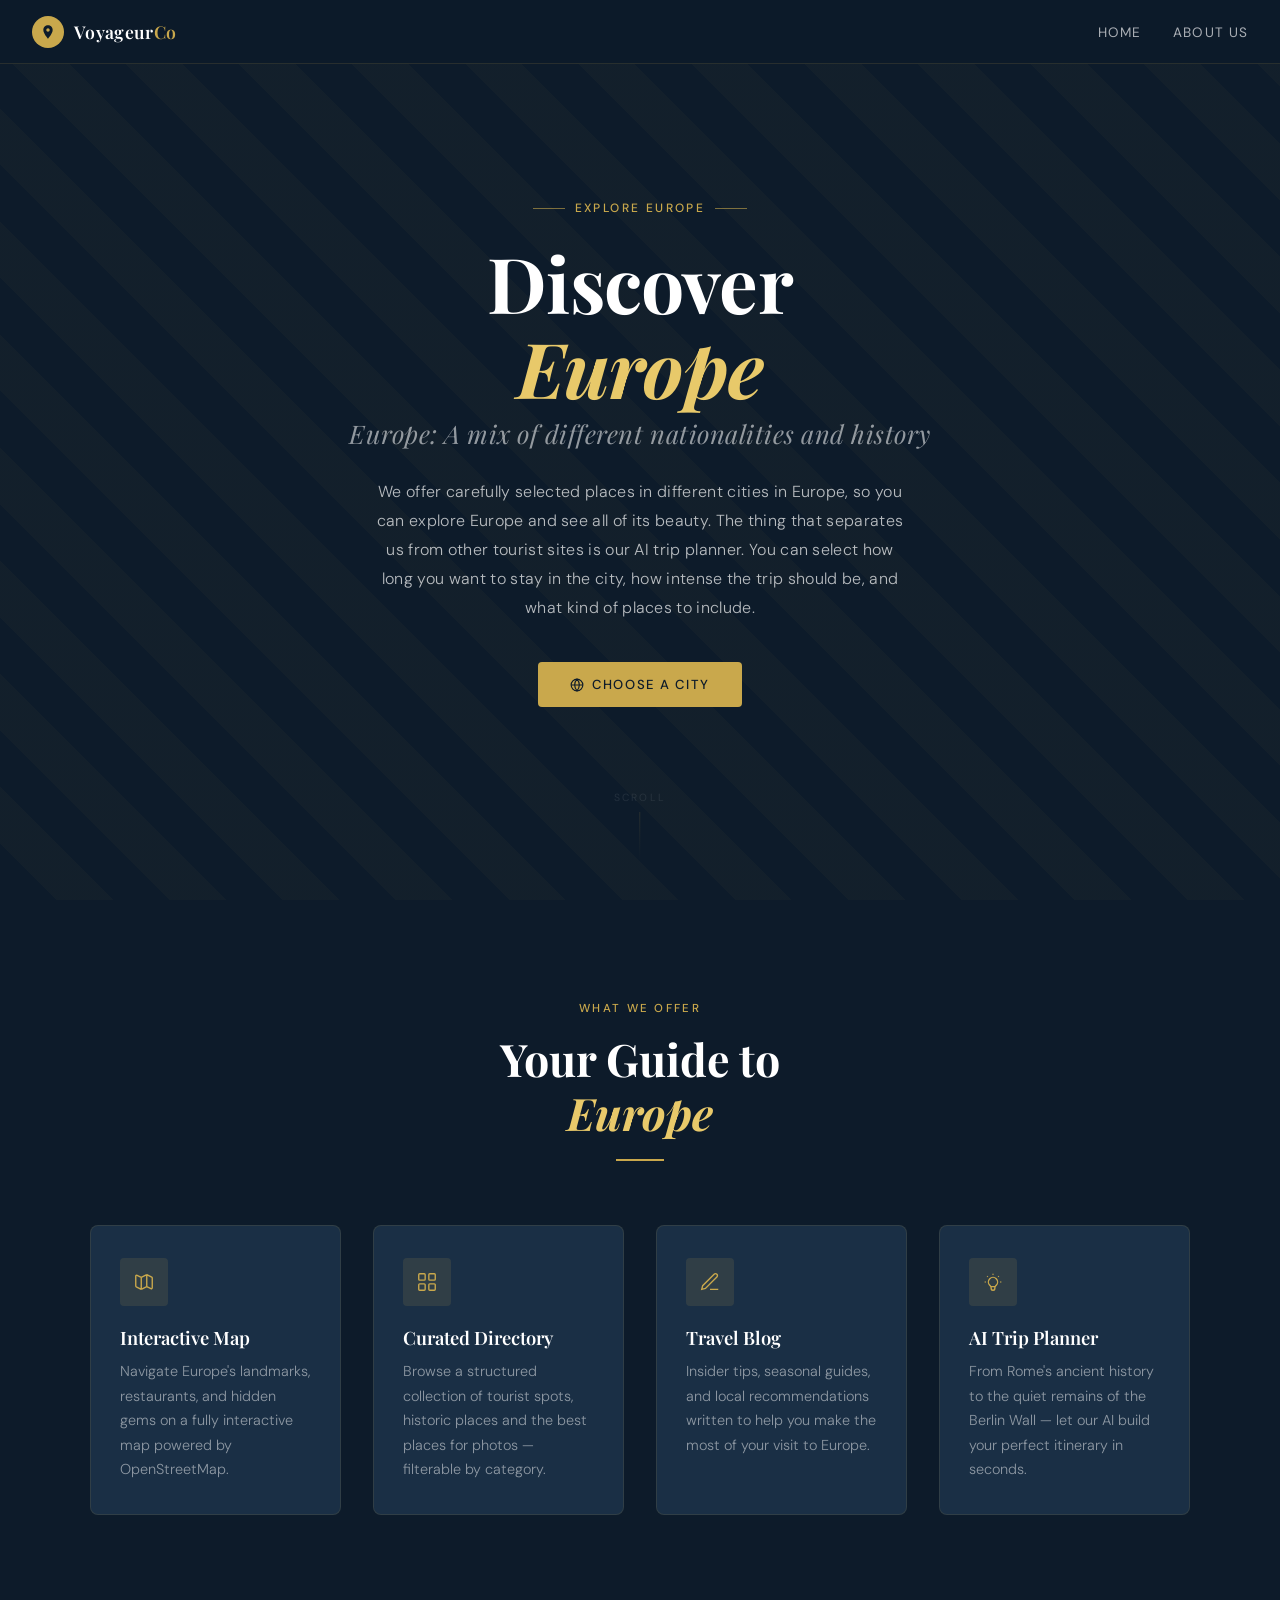
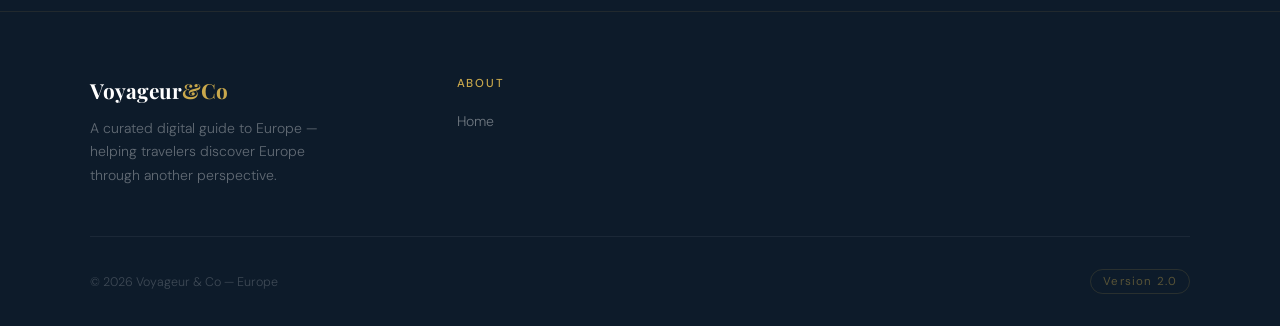
==== index.html @ 9f2cef48 "Update index.html" ====
<!DOCTYPE html>
<html lang="en">
<head>
<meta charset="UTF-8">
<meta name="viewport" content="width=device-width, initial-scale=1.0">
<title>Voyageur & Co — Discover Europe</title>
<link rel="icon" href="favicon.ico" type="image/x-icon">
<link rel="preconnect" href="https://fonts.googleapis.com">
<link href="https://fonts.googleapis.com/css2?family=Playfair+Display:ital,wght@0,400;0,600;0,700;1,400;1,600&family=DM+Sans:wght@300;400;500&display=swap" rel="stylesheet">
<link rel="stylesheet" href="style.css">
</head>
<body>

<!-- ── NAV ── -->
<nav id="main-nav">
  <div class="nav-brand" onclick="window.location.href='index.html'">
    <div class="nav-brand-icon">
      <svg viewBox="0 0 24 24" xmlns="http://www.w3.org/2000/svg">
        <path d="M12 2C8.13 2 5 5.13 5 9c0 5.25 7 13 7 13s7-7.75 7-13c0-3.87-3.13-7-7-7zm0 9.5c-1.38 0-2.5-1.12-2.5-2.5s1.12-2.5 2.5-2.5 2.5 1.12 2.5 2.5-1.12 2.5-2.5 2.5z"/>
      </svg>
    </div>
    <span class="nav-brand-text">Voyageur<span>Co</span></span>
  </div>

  <ul class="nav-links">
    <li><a href="index.html">Home</a></li>
    <li><a href="about">About Us</a></li>
    
<!--  <button class="hamburger-btn" onclick="toggleCityMenu()">
    ☰
  </button>
       <div id="city-menu" class="city-menu">
    <div onclick="switchCity('berlin')">Berlin</div>
    <div onclick="switchCity('paris')">Paris</div>
    <div onclick="switchCity('rome')">Rome</div>
    <div onclick="switchCity('london')">London</div>
    <div onclick="switchCity('barcelona')">Barcelona</div>
  </div>
    <div class="city-menu">
  <a href="cities/berlin.html">Berlin</a>
  <a href="cities/paris.html">Paris</a>
  <a href="cities/rome.html">Rome</a>
  <a href="cities/london.html">London</a>
  <a href="cities/barcelona.html">Barcelona</a>
</div>-->
  </ul>
</nav>

<!-- ══════════════════════════════════════════════════ HOME ══ -->
<div id="page-home" class="page active">

  <!-- HERO -->
  <section class="hero">
    <div class="hero-bg"></div>
    <div class="hero-pattern"></div>
    <div class="hero-content">
      <div class="hero-eyebrow">Explore Europe</div>
      <h1 class="hero-title">Discover<br><em>Europe</em></h1>
      <p class="hero-subtitle">Europe: A mix of different nationalities and history</p>
      <p class="hero-description">We offer carefully selected places in different cities in Europe, so you can explore Europe and see all of its beauty. The thing that separates us from other tourist sites is our AI trip planner. You can select how long you want to stay in the city, how intense the trip should be, and what kind of places to include.</p>
      <div class="btn-group">
        <!-- ✅ Бутон 1 — отваря city menu -->
        <button class="btn-primary" onclick="toggleCityMenu()">
          <svg width="14" height="14" viewBox="0 0 24 24" fill="none" stroke="currentColor" stroke-width="2"><circle cx="12" cy="12" r="10"/><path d="M2 12h20M12 2a15.3 15.3 0 014 10 15.3 15.3 0 01-4 10 15.3 15.3 0 01-4-10 15.3 15.3 0 014-10z"/></svg>
          Choose a City
        </button>
        <!-- 
        <button class="btn-outline" onclick="window.location.href='cities/berlin.html#create'">
          <svg width="14" height="14" viewBox="0 0 24 24" fill="none" stroke="currentColor" stroke-width="2"><path d="M9.663 17h4.673M12 3v1m6.364 1.636l-.707.707M21 12h-1M4 12H3m3.343-5.657l-.707-.707m2.828 9.9a5 5 0 117.072 0l-.548.547A3.374 3.374 0 0014 18.469V19a2 2 0 11-4 0v-.531c0-.895-.356-1.754-.988-2.386l-.548-.547z"/></svg>
          Build My Itinerary
        </button>-->
      </div>
    </div>
    <div class="hero-scroll">
      <span>Scroll</span>
      <div class="hero-scroll-line"></div>
    </div>
  </section>

  <!-- WHAT WE OFFER -->
  <section class="home-features">
    <div class="section-header">
      <span class="section-label">What We Offer</span>
      <h2 class="section-title">Your Guide to<br><em style="font-style:italic; color: var(--gold-light);">Europe</em></h2>
      <div class="section-line"></div>
    </div>
    <div class="features-grid">
      <div class="feature-card">
        <div class="feature-icon">
          <svg viewBox="0 0 24 24"><path d="M9 20l-5.447-2.724A1 1 0 013 16.382V5.618a1 1 0 011.447-.894L9 7m0 13l6-3m-6 3V7m6 10l4.553 2.276A1 1 0 0021 18.382V7.618a1 1 0 00-.553-.894L15 4m0 13V4m0 0L9 7"/></svg>
        </div>
        <h3 class="feature-title">Interactive Map</h3>
        <p class="feature-text">Navigate Europe's landmarks, restaurants, and hidden gems on a fully interactive map powered by OpenStreetMap.</p>
      </div>
      <div class="feature-card">
        <div class="feature-icon">
          <svg viewBox="0 0 24 24"><rect x="3" y="3" width="7" height="7" rx="1"/><rect x="14" y="3" width="7" height="7" rx="1"/><rect x="3" y="14" width="7" height="7" rx="1"/><rect x="14" y="14" width="7" height="7" rx="1"/></svg>
        </div>
        <h3 class="feature-title">Curated Directory</h3>
        <p class="feature-text">Browse a structured collection of tourist spots, historic places and the best places for photos — filterable by category.</p>
      </div>
      <div class="feature-card">
        <div class="feature-icon">
          <svg viewBox="0 0 24 24"><path d="M12 20h9M16.5 3.5a2.121 2.121 0 013 3L7 19l-4 1 1-4L16.5 3.5z"/></svg>
        </div>
        <h3 class="feature-title">Travel Blog</h3>
        <p class="feature-text">Insider tips, seasonal guides, and local recommendations written to help you make the most of your visit to Europe.</p>
      </div>
      <div class="feature-card">
        <div class="feature-icon">
          <svg viewBox="0 0 24 24"><path d="M9.663 17h4.673M12 3v1m6.364 1.636l-.707.707M21 12h-1M4 12H3m3.343-5.657l-.707-.707m2.828 9.9a5 5 0 117.072 0l-.548.547A3.374 3.374 0 0014 18.469V19a2 2 0 11-4 0v-.531c0-.895-.356-1.754-.988-2.386l-.548-.547z"/></svg>
        </div>
        <h3 class="feature-title">AI Trip Planner</h3>
        <p class="feature-text">From Rome's ancient history to the quiet remains of the Berlin Wall — let our AI build your perfect itinerary in seconds.</p>
      </div>
    </div>
  </section>

  <!-- FEATURED PLACES 
  <section class="home-highlights">
    <div class="section-header">
      <span class="section-label" style="color: var(--navy);">Featured Places</span>
      <h2 class="section-title section-title-dark">Must-See in Europe</h2>
      <div class="section-line"></div>
    </div>
    <div class="highlights-grid">
  
      <div class="highlight-card" onclick="window.location.href='cities/berlin.html'">
        <div class="highlight-img">
          <div class="highlight-img-inner" style="background-image: url('https://upload.wikimedia.org/wikipedia/commons/thumb/4/4b/Reichstag_building_Berlin_view_from_west_before_sunset.jpg/1280px-Reichstag_building_Berlin_view_from_west_before_sunset.jpg'); background-size: cover; background-position: center;"></div>
          <span class="highlight-cat">🇩🇪 Berlin</span>
        </div>
        <div class="highlight-body">
          <h3 class="highlight-name">The Reichstag</h3>
          <p class="highlight-desc">The seat of the German Parliament. An architectural masterpiece of stone and glass, representing the turbulent evolution of European power and democratic resilience.</p>
        </div>
      </div>

      
      <div class="highlight-card" onclick="window.location.href='cities/london.html'">
        <div class="highlight-img">
          <div class="highlight-img-inner" style="background-image: url('https://upload.wikimedia.org/wikipedia/commons/thumb/9/93/Clock_Tower_-_Palace_of_Westminster%2C_London_-_May_2007.jpg/800px-Clock_Tower_-_Palace_of_Westminster%2C_London_-_May_2007.jpg'); background-size: cover; background-position: center;"></div>
          <span class="highlight-cat">🇬🇧 London</span>
        </div>
        <div class="highlight-body">
          <h3 class="highlight-name">Big Ben</h3>
          <p class="highlight-desc">The Great Bell was cast in 1858 and named after Sir Benjamin Hall, becoming a worldwide symbol of British resilience and precision.</p>
        </div>
      </div>

      
      <div class="highlight-card" onclick="window.location.href='cities/paris.html'">
        <div class="highlight-img">
          <div class="highlight-img-inner" style="background-image: url('https://upload.wikimedia.org/wikipedia/commons/thumb/6/6e/Paris_-_Musee_du_Louvre_-_Facade_ouest.jpg/1280px-Paris_-_Musee_du_Louvre_-_Facade_ouest.jpg'); background-size: cover; background-position: center;"></div>
          <span class="highlight-cat">🇫🇷 Paris</span>
        </div>
        <div class="highlight-body">
          <h3 class="highlight-name">The Louvre</h3>
          <p class="highlight-desc">Originally built as a fortress in the 12th century, the Louvre evolved into the world's largest and most visited art museum during the French Revolution.</p>
        </div>
      </div>

    </div>
  </section>-->

</div>
<!-- ══ END PAGE HOME ══ -->
   <!-- ══════════════════════════════════════════════ ABOUT US ══ -->
  <div id="page-about" class="page">
  <div class="page-hero">
    <div class="page-hero-label">Who We Are</div>
    <h1 class="page-hero-title">About <em>Voyageur & Co</em></h1>
    <p class="page-hero-sub">A new generation travel platform powered by AI and curated experiences.</p>
  </div>

  <div class="about-content" style="max-width: 900px; margin: 0 auto; padding: 60px 20px; color: white;">
    
    <h2 style="margin-bottom: 20px;">Our Mission</h2>
    <p style="opacity: 0.8; line-height: 1.7;">
      We build intelligent travel experiences that help people discover cities in a deeper way — not just tourist spots, but stories, history and hidden places.
    </p>

    <h2 style="margin-top: 40px; margin-bottom: 20px;">What Makes Us Different</h2>
    <ul style="opacity: 0.8; line-height: 1.8;">
      <li>AI-powered travel planning</li>
      <li>Multi-city exploration system</li>
      <li>Curated hidden gems instead of generic tourism lists</li>
      <li>Interactive maps and storytelling</li>
    </ul>

    <h2 style="margin-top: 40px; margin-bottom: 20px;">Vision</h2>
    <p style="opacity: 0.8; line-height: 1.7;">
      To become the first AI-native travel platform where every city is experienced uniquely for each user.
    </p>

  </div>
</div>

<!-- ══════════════════════════════════════════════ FOOTER ══ -->
<footer id="site-footer">
  <div class="footer-inner">
    <div>
      <div class="footer-brand-name">Voyageur<span>&amp;Co</span></div>
      <p class="footer-brand-desc">A curated digital guide to Europe — helping travelers discover Europe through another perspective.</p>
    </div>
    <div>
<!--      <div class="footer-col-title">Cities</div>
      <ul class="footer-links">
        <li><a href="cities/berlin.html">🇩🇪 Berlin</a></li>
        <li><a href="cities/paris.html">🇫🇷 Paris</a></li>
        <li><a href="cities/rome.html">🇮🇹 Rome</a></li>
        <li><a href="cities/london.html">🇬🇧 London</a></li>
        <li><a href="cities/barcelona.html">🇪🇸 Barcelona</a></li>
      </ul>
    </div>
    <div>
      <div class="footer-col-title">Explore</div>
      <ul class="footer-links">
        <li><a href="cities/berlin.html#map">Interactive Map</a></li>
        <li><a href="cities/berlin.html#explore">Explore Landmarks</a></li>
        <li><a href="cities/berlin.html#blog">Travel Blog</a></li>
        <li><a href="cities/berlin.html#create">Create My Trip</a></li>
      </ul>
    </div>
    <div>-->
      <div class="footer-col-title">About</div>
      <ul class="footer-links">
        <li><a href="index.html">Home</a></li>
      </ul>
    </div>
  </div>
  <div class="footer-bottom">
    <span class="footer-copy">&copy; 2026 Voyageur &amp; Co — Europe</span>
    <span class="footer-badge">Version 2.0</span>
  </div>
</footer>

<script>
  // ✅ Toggle city menu
  function toggleCityMenu() {
    const menu = document.getElementById('city-menu');
    menu.classList.toggle('open');
  }

  // ✅ Затваря менюто при клик извън него
  document.addEventListener('click', (e) => {
    const hamburger = document.querySelector('.city-hamburger');
    if (hamburger && !hamburger.contains(e.target)) {
      document.getElementById('city-menu').classList.remove('open');
    }
  });
</script>

</body>
</html>
---- style.css ----
*, *::before, *::after { box-sizing: border-box; margin: 0; padding: 0; }

  :root {
    --navy: #0d1b2a;
    --navy-mid: #1a2f45;
    --navy-light: #243d57;
    --gold: #c9a84c;
    --gold-light: #e8c96a;
    --gold-pale: #f5e9c8;
    --cream: #faf7f0;
    --white: #ffffff;
    --text-dark: #0d1b2a;
    --text-mid: #4a5e72;
    --text-light: #8a9bac;
    --border: rgba(201,168,76,0.2);
    --border-light: rgba(13,27,42,0.1);
    --serif: 'Playfair Display', Georgia, serif;
    --sans: 'DM Sans', system-ui, sans-serif;
    --radius: 4px;
    --radius-lg: 8px;
    --transition: 0.3s cubic-bezier(0.4, 0, 0.2, 1);
  }

  html { scroll-behavior: smooth; }

  body {
    font-family: var(--sans);
    background: var(--cream);
    color: var(--text-dark);
    min-height: 100vh;
    overflow-x: hidden;
  }

  /* ── NAV ── */
  nav {
    position: fixed; top: 0; left: 0; right: 0;
    z-index: 1000;
    background: rgba(13, 27, 42, 0.96);
    backdrop-filter: blur(12px);
    border-bottom: 1px solid rgba(201,168,76,0.15);
    padding: 0 2rem;
    display: flex; align-items: center; justify-content: space-between;
    height: 64px;
    transition: var(--transition);
  }

  .nav-brand {
    display: flex; align-items: center; gap: 10px;
    text-decoration: none; cursor: pointer;
  }

  .nav-brand-icon {
    width: 32px; height: 32px;
    background: var(--gold);
    border-radius: 50%;
    display: flex; align-items: center; justify-content: center;
  }

  .nav-brand-icon svg { width: 16px; height: 16px; fill: var(--navy); }

  .nav-brand-text {
    font-family: var(--serif);
    font-size: 1.1rem;
    font-weight: 600;
    color: var(--white);
    letter-spacing: 0.02em;
  }

  .nav-brand-text span { color: var(--gold); }

  .nav-links {
    display: flex; align-items: center; gap: 2rem;
    list-style: none;
  }

  .nav-links a {
    font-size: 0.85rem;
    font-weight: 400;
    letter-spacing: 0.08em;
    text-transform: uppercase;
    color: rgba(255,255,255,0.65);
    text-decoration: none;
    cursor: pointer;
    transition: color 0.2s;
    padding: 4px 0;
    position: relative;
  }

  .nav-links a::after {
    content: '';
    position: absolute; bottom: 0; left: 0; right: 0;
    height: 1px;
    background: var(--gold);
    transform: scaleX(0);
    transition: transform 0.25s ease;
    transform-origin: center;
  }

  .nav-links a:hover, .nav-links a.active { color: var(--gold-light); }
  .nav-links a.active::after, .nav-links a:hover::after { transform: scaleX(1); }

  /* ── PAGES ── */
  .page { display: none; min-height: 100vh; }
  .page.active { display: block; }

  /* ── HOME PAGE ── */
  .hero {
    position: relative;
    height: 100vh;
    min-height: 600px;
    display: flex;
    align-items: center;
    justify-content: center;
    overflow: hidden;
    background: var(--navy);
  }

  .hero-bg {
    position: absolute;
    inset: 0;
    z-index: 1;
    background:
      linear-gradient(160deg, rgba(13,27,42,0.85) 0%, rgba(13,27,42,0.6) 50%, rgba(13,27,42,0.9) 100%),
      url('https://images.unsplash.com/photo-1603211458308-1b1c0c6a0f5b?auto=format&fit=crop&w=1280&q=80') center/cover no-repeat;
    background-size: cover;
    background-position: center;
  }

  .hero-pattern {
    position: absolute;
    inset: 0;
    z-index: 2;
    background-image: repeating-linear-gradient(
      45deg, transparent, transparent 40px,
      rgba(201,168,76,0.03) 40px, rgba(201,168,76,0.03) 80px
    );
    pointer-events: none;
  }

  .hero-content {
    position: relative;
    z-index: 3;
    text-align: center;
    padding: 2rem;
    max-width: 800px;
    animation: heroFade 1.2s ease forwards;
  }

  @keyframes heroFade {
    from { opacity: 0; transform: translateY(28px); }
    to { opacity: 1; transform: translateY(0); }
  }

  .hero-eyebrow {
    display: inline-flex; align-items: center; gap: 10px;
    font-size: 0.75rem;
    font-weight: 500;
    letter-spacing: 0.2em;
    text-transform: uppercase;
    color: var(--gold);
    margin-bottom: 1.5rem;
  }

  .hero-eyebrow::before, .hero-eyebrow::after {
    content: '';
    display: inline-block;
    width: 32px; height: 1px;
    background: var(--gold);
    opacity: 0.6;
  }

  .hero-title {
    font-family: var(--serif);
    font-size: clamp(2.8rem, 6vw, 5.5rem);
    font-weight: 700;
    line-height: 1.1;
    color: var(--white);
    margin-bottom: 0.4rem;
    letter-spacing: -0.01em;
  }

  .hero-title em { font-style: italic; color: var(--gold-light); }

  .hero-subtitle {
    font-family: var(--serif);
    font-size: clamp(1.1rem, 2.5vw, 1.6rem);
    font-weight: 400;
    font-style: italic;
    color: rgba(255,255,255,0.55);
    margin-bottom: 1.8rem;
    letter-spacing: 0.02em;
  }

  .hero-description {
    font-size: 1rem;
    font-weight: 300;
    line-height: 1.8;
    color: rgba(255,255,255,0.7);
    max-width: 540px;
    margin: 0 auto 2.5rem;
    letter-spacing: 0.02em;
  }

  .btn-group { display: flex; gap: 1rem; justify-content: center; flex-wrap: wrap; }

  .btn-primary {
    display: inline-flex; align-items: center; gap: 8px;
    background: var(--gold);
    color: var(--navy);
    font-family: var(--sans);
    font-size: 0.82rem;
    font-weight: 500;
    letter-spacing: 0.12em;
    text-transform: uppercase;
    text-decoration: none;
    padding: 14px 32px;
    border: none; border-radius: var(--radius);
    cursor: pointer;
    transition: background 0.25s, transform 0.2s;
  }

  .btn-primary:hover { background: var(--gold-light); transform: translateY(-1px); }

  .btn-outline {
    display: inline-flex; align-items: center; gap: 8px;
    background: transparent;
    color: var(--white);
    font-family: var(--sans);
    font-size: 0.82rem;
    font-weight: 400;
    letter-spacing: 0.12em;
    text-transform: uppercase;
    text-decoration: none;
    padding: 14px 32px;
    border: 1px solid rgba(255,255,255,0.3);
    border-radius: var(--radius);
    cursor: pointer;
    transition: border-color 0.2s, background 0.2s, transform 0.2s;
  }

  .btn-outline:hover {
    border-color: var(--gold);
    color: var(--gold-light);
    background: rgba(201,168,76,0.06);
    transform: translateY(-1px);
  }

  .hero-scroll {
    position: absolute; bottom: 2.5rem; left: 50%;
    transform: translateX(-50%);
    display: flex; flex-direction: column; align-items: center; gap: 8px;
    animation: bounce 2s infinite ease-in-out;
  }

  @keyframes bounce {
    0%, 100% { transform: translateX(-50%) translateY(0); }
    50% { transform: translateX(-50%) translateY(8px); }
  }

  .hero-scroll span {
    font-size: 0.65rem;
    letter-spacing: 0.2em;
    text-transform: uppercase;
    color: rgba(255,255,255,0.35);
  }

  .hero-scroll-line {
    width: 1px; height: 48px;
    background: linear-gradient(to bottom, rgba(201,168,76,0.6), transparent);
  }

  /* ── HOME FEATURES ── */
  .home-features {
    background: var(--navy);
    padding: 6rem 2rem;
  }

  .section-header { text-align: center; margin-bottom: 4rem; }

  .section-label {
    display: inline-block;
    font-size: 0.72rem;
    font-weight: 500;
    letter-spacing: 0.2em;
    text-transform: uppercase;
    color: var(--gold);
    margin-bottom: 1rem;
  }

  .section-title {
    font-family: var(--serif);
    font-size: clamp(1.8rem, 3.5vw, 2.8rem);
    font-weight: 700;
    color: var(--white);
    line-height: 1.2;
  }

  .section-title-dark { color: var(--navy); }

  .section-line {
    width: 48px; height: 2px;
    background: var(--gold);
    margin: 1.2rem auto 0;
  }

  .features-grid {
    display: grid;
    grid-template-columns: repeat(auto-fit, minmax(220px, 1fr));
    gap: 2rem;
    max-width: 1100px;
    margin: 0 auto;
  }

  .feature-card {
    background: var(--navy-mid);
    border: 1px solid rgba(201,168,76,0.12);
    border-radius: var(--radius-lg);
    padding: 2rem 1.8rem;
    transition: border-color 0.25s, transform 0.25s;
    cursor: default;
  }

  .feature-card:hover { border-color: rgba(201,168,76,0.4); transform: translateY(-4px); }

  .feature-icon {
    width: 48px; height: 48px;
    background: rgba(201,168,76,0.12);
    border-radius: var(--radius);
    display: flex; align-items: center; justify-content: center;
    margin-bottom: 1.2rem;
  }

  .feature-icon svg { width: 22px; height: 22px; stroke: var(--gold); fill: none; stroke-width: 1.5; }

  .feature-title {
    font-family: var(--serif);
    font-size: 1.15rem;
    font-weight: 600;
    color: var(--white);
    margin-bottom: 0.6rem;
  }

  .feature-text {
    font-size: 0.9rem;
    font-weight: 300;
    line-height: 1.7;
    color: rgba(255,255,255,0.5);
  }

  /* ── HOME HIGHLIGHTS ── */
  .home-highlights { background: var(--cream); padding: 6rem 2rem; }

  .highlights-grid {
    display: grid;
    grid-template-columns: repeat(auto-fit, minmax(280px, 1fr));
    gap: 1.5rem;
    max-width: 1100px;
    margin: 0 auto;
  }

  .highlight-card {
    background: var(--white);
    border: 1px solid var(--border-light);
    border-radius: var(--radius-lg);
    overflow: hidden;
    transition: box-shadow 0.25s, transform 0.25s;
    cursor: pointer;
  }

  .highlight-card:hover { transform: translateY(-4px); box-shadow: 0 16px 40px rgba(13,27,42,0.12); }

  .highlight-img { height: 180px; background: var(--navy-mid); position: relative; overflow: hidden; }

  .highlight-img-inner {
    position: absolute; inset: 0;
    width: 100%; height: 100%;
    background-size: cover;
    background-position: center;
    background-color: var(--navy-mid);
    transition: transform 0.5s ease;
  }

  .highlight-card:hover .highlight-img-inner { transform: scale(1.05); }

  .highlight-cat {
    position: absolute; top: 12px; left: 12px;
    background: var(--gold);
    color: var(--navy);
    font-size: 0.65rem;
    font-weight: 500;
    letter-spacing: 0.12em;
    text-transform: uppercase;
    padding: 4px 10px;
    border-radius: 2px;
  }

  .highlight-body { padding: 1.4rem; }

  .highlight-name {
    font-family: var(--serif);
    font-size: 1.1rem;
    font-weight: 600;
    color: var(--navy);
    margin-bottom: 0.4rem;
  }

  .highlight-desc {
    font-size: 0.875rem;
    font-weight: 300;
    line-height: 1.65;
    color: var(--text-mid);
  }

  /* ── HOME STATS ── */
  .home-stats {
    background: var(--navy);
    padding: 4rem 2rem;
    border-top: 1px solid rgba(201,168,76,0.1);
    border-bottom: 1px solid rgba(201,168,76,0.1);
  }

  .stats-row {
    display: grid;
    grid-template-columns: repeat(auto-fit, minmax(160px, 1fr));
    gap: 2rem;
    max-width: 900px;
    margin: 0 auto;
    text-align: center;
  }

  .stat-num {
    font-family: var(--serif);
    font-size: 2.8rem;
    font-weight: 700;
    color: var(--gold);
    line-height: 1;
    margin-bottom: 0.4rem;
  }

  .stat-label {
    font-size: 0.78rem;
    font-weight: 400;
    letter-spacing: 0.12em;
    text-transform: uppercase;
    color: rgba(255,255,255,0.4);
  }

  /* ── DIRECTORY PAGE ── */
  .page-hero {
    background: var(--navy);
    padding: 8rem 2rem 5rem;
    position: relative;
    overflow: hidden;
    text-align: center;
  }

  .page-hero::before {
    content: '';
    position: absolute; inset: 0;
    background-image: repeating-linear-gradient(
      -45deg, transparent, transparent 60px,
      rgba(201,168,76,0.03) 60px, rgba(201,168,76,0.03) 61px
    );
  }

  .page-hero-label {
    display: inline-block;
    font-size: 0.72rem;
    font-weight: 500;
    letter-spacing: 0.2em;
    text-transform: uppercase;
    color: var(--gold);
    margin-bottom: 1rem;
    position: relative;
  }

  .page-hero-title {
    font-family: var(--serif);
    font-size: clamp(2rem, 4vw, 3.5rem);
    font-weight: 700;
    color: var(--white);
    line-height: 1.15;
    position: relative;
  }

  .page-hero-title em { font-style: italic; color: var(--gold-light); }

  .page-hero-sub {
    font-size: 0.95rem;
    font-weight: 300;
    color: rgba(255,255,255,0.5);
    margin-top: 1rem;
    position: relative;
    max-width: 480px;
    margin-left: auto; margin-right: auto;
  }

  /* Directory controls */
  .dir-controls {
    background: var(--white);
    border-bottom: 1px solid var(--border-light);
    padding: 1.2rem 2rem;
    display: flex; align-items: center; gap: 1rem;
    flex-wrap: wrap;
    position: sticky; top: 64px; z-index: 100;
  }

  .dir-search {
    flex: 1; min-width: 200px;
    display: flex; align-items: center; gap: 8px;
    background: var(--cream);
    border: 1px solid var(--border-light);
    border-radius: var(--radius);
    padding: 0 12px;
    height: 40px;
  }

  .dir-search svg { width: 16px; height: 16px; stroke: var(--text-light); flex-shrink: 0; fill: none; stroke-width: 2; }

  .dir-search input {
    border: none; background: transparent;
    font-family: var(--sans); font-size: 0.9rem; font-weight: 300;
    color: var(--text-dark);
    outline: none; width: 100%;
  }

  .dir-search input::placeholder { color: var(--text-light); }

  .filter-pills { display: flex; gap: 0.5rem; flex-wrap: wrap; }

  .pill {
    display: inline-flex; align-items: center;
    font-size: 0.78rem; font-weight: 400;
    letter-spacing: 0.05em;
    padding: 6px 14px;
    border-radius: 100px;
    border: 1px solid var(--border-light);
    background: var(--white);
    color: var(--text-mid);
    cursor: pointer;
    transition: all 0.2s;
    white-space: nowrap;
  }

  .pill:hover { border-color: var(--navy); color: var(--navy); }
  .pill.active { background: var(--navy); color: var(--white); border-color: var(--navy); }
 /* About us */
.page {
  display: none;
}

.page.active {
  display: block;
}
 .about-content h2 {
  font-family: 'Playfair Display', serif;
  color: #c9a84c;
}

.about-content ul {
  list-style: none;
  padding-left: 0;
}

.about-content ul li {
  margin-bottom: 10px;
  padding-left: 20px;
  position: relative;
}

.about-content ul li::before {
  content: "•";
  color: #c9a84c;
  position: absolute;
  left: 0;
}

  /* Explore grid */
.dir-content {
    max-width: 1300px;
    margin: 0 auto;
    padding: 3rem 2rem;
    background: transparent; /* Оставя диагоналите от основния фон да се виждат */
}

.dir-grid {
    display: grid;
    grid-template-columns: repeat(auto-fill, minmax(320px, 1fr));
    gap: 2rem;
}

/* 🛡️ Картата - Променена за Navy & Gold ранг */
.place-card {
    background: #0A1420; /* Твоето Navy Blue от снимката */
    border: 1px solid rgba(201, 168, 76, 0.2); /* Дискретна златиста рамка */
    border-radius: 0px; /* Old Money стил - остри, сурови ръбове */
    overflow: hidden;
    transition: all 0.5s cubic-bezier(0.4, 0, 0.2, 1);
    cursor: pointer;
    position: relative;
}

.place-card:hover {
    transform: translateY(-8px);
    border-color: #C9A84C; /* Златото светва при инспекция */
    box-shadow: 0 20px 50px rgba(0, 0, 0, 0.6);
}

/* 📸 Снимката в картата */
.place-card-img {
    width: 100%;
    height: 220px;
    background-size: cover;
    background-position: center;
    filter: grayscale(40%) contrast(110%);
    transition: 0.6s ease;
}

.place-card:hover .place-card-img {
    filter: grayscale(0%) contrast(100%);
    transform: scale(1.05);
}

/* 🏛️ Хедърът на картата */
.place-card-header {
    background: rgba(255, 255, 255, 0.02);
    padding: 1.5rem 1.4rem 0.5rem;
    display: flex; 
    align-items: flex-start; 
    justify-content: space-between; 
    gap: 1rem;
    position: relative;
}

/* 🔢 Нумерацията (Old Money воден знак) */
.place-card-number {
    font-family: 'Playfair Display', serif;
    font-size: 2.8rem;
    font-weight: 700;
    font-style: italic;
    color: rgba(201, 168, 76, 0.15); /* Много фино злато */
    line-height: 1;
    position: absolute; 
    top: 10px; 
    right: 15px;
    user-select: none;
}

/* 🏷️ Категориите - Злато и Интелект */
.place-card-cat {
    font-size: 0.65rem;
    font-weight: 600;
    letter-spacing: 0.15em;
    text-transform: uppercase;
    padding: 4px 10px;
    border: 1px solid rgba(201, 168, 76, 0.4);
    color: #C9A84C;
    background: rgba(201, 168, 76, 0.05);
}

/* Специфични цветове за различните стратегии */
.cat-tourist { border-color: #C9A84C; color: #C9A84C; }
.cat-cafe { border-color: #5dcaa5; color: #5dcaa5; }
.cat-restaurant { border-color: #e07a55; color: #e07a55; }
.cat-business { border-color: #b0a8e8; color: #b0a8e8; }

/* 🖋️ Заглавието */
.place-card-name {
    font-family: 'Playfair Display', serif; /* Твоят серифен шрифт */
    font-size: 1.25rem;
    font-weight: 600;
    color: #FFFFFF;
    margin-top: 1.2rem;
    line-height: 1.3;
    max-width: 85%;
    letter-spacing: 0.5px;
}

/* 📖 Тялото и Описанието */
.place-card-body { 
    padding: 0.8rem 1.4rem 1.5rem; 
}

.place-card-desc {
    font-size: 0.9rem;
    font-weight: 300;
    line-height: 1.7;
    color: rgba(255, 255, 255, 0.7); /* Сиво-бял контраст за четене в мрак */
    margin-bottom: 1.5rem;
}

/* ⚓ Футърът */
.place-card-footer {
    display: flex; 
    align-items: center; 
    gap: 8px;
    font-size: 0.75rem;
    color: #C9A84C; /* Златист акцент за финал */
    border-top: 1px solid rgba(201, 168, 76, 0.1);
    padding-top: 1rem;
    text-transform: uppercase;
    letter-spacing: 1px;
}

.place-card-footer svg { 
    width: 14px; 
    height: 14px; 
    stroke: #C9A84C; 
    fill: none; 
    stroke-width: 1.5; 
}

/* 🌑 Празно състояние */
.dir-empty {
    grid-column: 1/-1;
    text-align: center;
    padding: 5rem 2rem;
    color: rgba(255, 255, 255, 0.4);
    font-size: 1.1rem;
    font-family: 'Playfair Display', serif;
    font-style: italic;
}


  /* ── MAP PAGE ── */
  .map-layout {
    display: flex;
    height: calc(100vh - 64px);
    margin-top: 64px;
  }

  .map-sidebar {
    width: 320px;
    flex-shrink: 0;
    background: var(--navy);
    display: flex;
    flex-direction: column;
    border-right: 1px solid rgba(201,168,76,0.1);
    overflow: hidden;
  }

  .map-sidebar-header {
    padding: 1.5rem 1.4rem 1rem;
    border-bottom: 1px solid rgba(201,168,76,0.1);
  }

  .map-sidebar-title {
    font-family: var(--serif);
    font-size: 1.1rem;
    font-weight: 600;
    color: var(--white);
    margin-bottom: 0.25rem;
  }

  .map-sidebar-sub {
    font-size: 0.78rem;
    font-weight: 300;
    color: rgba(255,255,255,0.35);
  }

  .map-search {
    display: flex; align-items: center; gap: 8px;
    background: var(--navy-light);
    border: 1px solid rgba(201,168,76,0.1);
    border-radius: var(--radius);
    padding: 0 12px;
    height: 38px;
    margin-top: 1rem;
  }

  .map-search svg { width: 14px; height: 14px; stroke: rgba(255,255,255,0.3); flex-shrink: 0; fill: none; stroke-width: 2; }

  .map-search input {
    border: none; background: transparent;
    font-family: var(--sans); font-size: 0.85rem; font-weight: 300;
    color: var(--white);
    outline: none; width: 100%;
  }

  .map-search input::placeholder { color: rgba(255,255,255,0.3); }

  .map-filter-row {
    display: flex; gap: 0.4rem; flex-wrap: wrap;
    padding: 0.8rem 1.4rem;
    border-bottom: 1px solid rgba(201,168,76,0.1);
  }

  .map-pill {
    font-size: 0.68rem;
    font-weight: 400;
    letter-spacing: 0.06em;
    padding: 4px 10px;
    border-radius: 100px;
    border: 1px solid rgba(255,255,255,0.12);
    background: transparent;
    color: rgba(255,255,255,0.45);
    cursor: pointer;
    transition: all 0.2s;
  }

  .map-pill:hover { border-color: var(--gold); color: var(--gold); }
  .map-pill.active { background: var(--gold); color: var(--navy); border-color: var(--gold); font-weight: 500; }

  .map-places-list {
    flex: 1;
    overflow-y: auto;
    padding: 0.8rem 0;
  }

  .map-places-list::-webkit-scrollbar { width: 4px; }
  .map-places-list::-webkit-scrollbar-track { background: transparent; }
  .map-places-list::-webkit-scrollbar-thumb { background: rgba(201,168,76,0.3); border-radius: 2px; }

  .map-place-item {
    display: flex; align-items: center; gap: 12px;
    padding: 0.9rem 1.4rem;
    cursor: pointer;
    transition: background 0.2s;
    border-left: 2px solid transparent;
  }

  .map-place-item:hover { background: rgba(255,255,255,0.04); }

  .map-place-item.selected {
    background: rgba(201,168,76,0.08);
    border-left-color: var(--gold);
  }

  .map-place-dot {
    width: 10px; height: 10px;
    border-radius: 50%;
    flex-shrink: 0;
  }

  /* ✅ Поправено: премахнат интервал в класа */
  .dot-tourist  { background: var(--gold); }
  .dot-hidden   { background: #e07a55; }
  .dot-business { background: #b0a8e8; }

  .map-place-info { flex: 1; min-width: 0; }

.map-place-name {
  font-size: 0.875rem;
  font-weight: 400;
  color: #FFFFFF;
}
  }

  .map-place-item.selected .map-place-name { 
  color: #E8AC52;
}

  .map-place-cat {
    font-size: 0.7rem;
    font-weight: 300;
    color: rgba(255,255,255,0.3);
    margin-top: 2px;
  }

  .map-info-bar {
    background: var(--navy-mid);
    border-top: 1px solid rgba(201,168,76,0.1);
    padding: 1rem 1.4rem;
  }

  .map-info-name {
    font-family: var(--serif);
    font-size: 0.95rem;
    font-weight: 600;
    color: var(--gold-light);
    margin-bottom: 0.3rem;
    white-space: nowrap; overflow: hidden; text-overflow: ellipsis;
  }

  .map-info-coords {
    font-size: 0.75rem;
    font-weight: 300;
    color: rgba(255,255,255,0.3);
    font-family: monospace;
  }

  .map-legend {
    padding: 0.9rem 1.4rem;
    display: flex; gap: 1rem; flex-wrap: wrap;
    background: var(--navy);
    border-top: 1px solid rgba(201,168,76,0.06);
  }

  .legend-item {
    display: flex; align-items: center; gap: 5px;
    font-size: 0.68rem;
    font-weight: 300;
    color: rgba(255,255,255,0.35);
    letter-spacing: 0.06em;
  }

  .legend-dot {
    width: 7px; height: 7px;
    border-radius: 50%;
  }

  #map-container {
    flex: 1;
    position: relative;
  }

  #leaflet-map {
    width: 100%; height: 100%;
  }

/* ── BLOG PAGE ── */
  .blog-content {
    max-width: 1100px;
    margin: 0 auto;
    padding: 3rem 2rem 5rem;
  }

  .blog-grid {
    display: grid;
    grid-template-columns: repeat(auto-fill, minmax(320px, 1fr));
    gap: 2rem;
  }

  .blog-card {
    background: var(--white);
    border: 1px solid var(--border-light);
    border-radius: var(--radius-lg);
    overflow: hidden;
    transition: box-shadow 0.25s, transform 0.25s;
    display: flex; flex-direction: column;
    cursor: pointer;
  }

  .blog-card:hover {
    transform: translateY(-4px);
    box-shadow: 0 16px 40px rgba(13,27,42,0.1);
  }

  .blog-card-accent {
    height: 5px;
    background: linear-gradient(90deg, var(--navy) 0%, var(--gold) 100%);
  }

  .blog-card-body {
    padding: 1.6rem 1.8rem;
    flex: 1; display: flex; flex-direction: column;
  }

  .blog-meta {
    display: flex; align-items: center; gap: 10px;
    margin-bottom: 1rem;
  }

  .blog-tag {
    font-size: 0.65rem;
    font-weight: 500;
    letter-spacing: 0.12em;
    text-transform: uppercase;
    color: var(--gold);
    background: rgba(201,168,76,0.1);
    padding: 3px 9px;
    border-radius: 2px;
  }

  .blog-date {
    font-size: 0.78rem;
    font-weight: 300;
    color: var(--text-light);
  }

  .blog-title {
    font-family: var(--serif);
    font-size: 1.3rem;
    font-weight: 600;
    color: var(--navy);
    line-height: 1.3;
    margin-bottom: 0.8rem;
  }

  .blog-excerpt {
    font-size: 0.875rem;
    font-weight: 300;
    line-height: 1.7;
    color: var(--text-mid);
    flex: 1;
    margin-bottom: 1.4rem;
    display: -webkit-box;
    -webkit-line-clamp: 4;
    -webkit-box-orient: vertical;
    overflow: hidden;
  }

  .blog-read-more {
    display: inline-flex; align-items: center; gap: 6px;
    font-size: 0.78rem;
    font-weight: 500;
    letter-spacing: 0.08em;
    text-transform: uppercase;
    color: var(--navy);
    border-bottom: 1px solid var(--navy);
    padding-bottom: 2px;
    text-decoration: none;
    transition: color 0.2s, border-color 0.2s;
    width: fit-content;
  }

  .blog-read-more:hover { color: var(--gold); border-color: var(--gold); }
  .blog-read-more svg { width: 12px; height: 12px; }

  /* ── FOOTER ── */
  footer {
    background: var(--navy);
    padding: 4rem 2rem 2rem;
    border-top: 1px solid rgba(201,168,76,0.1);
  }

  .footer-inner {
    max-width: 1100px;
    margin: 0 auto;
    display: grid;
    grid-template-columns: 1.5fr repeat(3, 1fr);
    gap: 3rem;
  }

  .footer-brand-name {
    font-family: var(--serif);
    font-size: 1.3rem;
    font-weight: 700;
    color: var(--white);
    margin-bottom: 0.8rem;
  }

  .footer-brand-name span { color: var(--gold); }

  .footer-brand-desc {
    font-size: 0.875rem;
    font-weight: 300;
    line-height: 1.7;
    color: rgba(255,255,255,0.35);
    max-width: 260px;
  }

  .footer-col-title {
    font-size: 0.72rem;
    font-weight: 500;
    letter-spacing: 0.16em;
    text-transform: uppercase;
    color: var(--gold);
    margin-bottom: 1.2rem;
  }

  .footer-links { list-style: none; }

  .footer-links li { margin-bottom: 0.6rem; }

  .footer-links a {
    font-size: 0.875rem;
    font-weight: 300;
    color: rgba(255,255,255,0.4);
    text-decoration: none;
    cursor: pointer;
    transition: color 0.2s;
  }

  .footer-links a:hover { color: var(--gold-light); }

  .footer-bottom {
    max-width: 1100px;
    margin: 3rem auto 0;
    padding-top: 2rem;
    border-top: 1px solid rgba(255,255,255,0.06);
    display: flex; align-items: center; justify-content: space-between;
    flex-wrap: wrap; gap: 1rem;
  }

  .footer-copy {
    font-size: 0.78rem;
    font-weight: 300;
    color: rgba(255,255,255,0.2);
  }

  .footer-badge {
    font-size: 0.72rem;
    font-weight: 400;
    letter-spacing: 0.1em;
    color: rgba(201,168,76,0.4);
    border: 1px solid rgba(201,168,76,0.15);
    padding: 4px 12px;
    border-radius: 100px;
  }

  /* ── LEAFLET CUSTOM ── */
  .leaflet-popup-content-wrapper {
    border-radius: var(--radius-lg) !important;
    border: 1px solid rgba(201,168,76,0.3) !important;
    box-shadow: 0 8px 32px rgba(13,27,42,0.3) !important;
  }

  .custom-popup-name {
    font-family: var(--serif);
    font-size: 1rem;
    font-weight: 600;
    color: var(--navy);
    margin-bottom: 4px;
  }

  .custom-popup-cat {
    font-size: 0.72rem;
    font-weight: 500;
    letter-spacing: 0.1em;
    text-transform: uppercase;
    margin-bottom: 6px;
  }

  .custom-popup-desc {
    font-size: 0.82rem;
    font-weight: 300;
    color: var(--text-mid);
    line-height: 1.6;
  }

  /* ── RESPONSIVE ── */
  @media (max-width: 768px) {
    .nav-links { gap: 1rem; }
    .nav-links a { font-size: 0.75rem; }
    .footer-inner { grid-template-columns: 1fr 1fr; }
    .map-sidebar { width: 260px; }
    .map-layout { flex-direction: column; height: auto; }
    .map-sidebar { width: 100%; height: 300px; }
    #map-container { height: 50vh; }
  }

  @media (max-width: 480px) {
    .footer-inner { grid-template-columns: 1fr; gap: 2rem; }
    .map-layout { flex-direction: column; }
    nav { padding: 0 1rem; }
    .nav-links { gap: 0.8rem; }
  }

  /* ── AI PLANNER ── */
  .plan-layout {
    max-width: 900px;
    margin: 0 auto;
    padding: 3rem 2rem 6rem;
  }

  .plan-form-card {
    background: var(--white);
    border: 1px solid var(--border-light);
    border-radius: 12px;
    overflow: hidden;
    margin-bottom: 2rem;
  }

  .plan-form-header {
    background: var(--navy);
    padding: 1.8rem 2rem;
    display: flex; align-items: center; gap: 14px;
  }

  .plan-form-icon {
    width: 44px; height: 44px;
    background: rgba(201,168,76,0.15);
    border-radius: 50%;
    display: flex; align-items: center; justify-content: center;
    flex-shrink: 0;
  }

  .plan-form-icon svg { width: 20px; height: 20px; stroke: var(--gold); fill: none; stroke-width: 1.5; }

  .plan-form-title {
    font-family: var(--serif);
    font-size: 1.3rem;
    font-weight: 600;
    color: var(--white);
  }

  .plan-form-sub {
    font-size: 0.82rem;
    font-weight: 300;
    color: rgba(255,255,255,0.45);
    margin-top: 2px;
  }

  .plan-form-body { padding: 2rem; }

  .plan-field { margin-bottom: 2rem; }

  .plan-label {
    display: block;
    font-size: 0.8rem;
    font-weight: 500;
    letter-spacing: 0.1em;
    text-transform: uppercase;
    color: var(--text-mid);
    margin-bottom: 1rem;
  }

  .plan-label span {
    font-family: var(--serif);
    font-size: 1.1rem;
    font-weight: 600;
    color: var(--navy);
    text-transform: none;
    letter-spacing: 0;
    margin-left: 8px;
  }

  /* Days slider */
  .days-slider-wrap {
    position: relative;
    padding: 0 4px;
  }

  .days-slider {
    -webkit-appearance: none;
    appearance: none;
    width: 100%;
    height: 4px;
    background: linear-gradient(to right, var(--gold) 0%, var(--gold) var(--pct, 28.5%), #e5e0d6 var(--pct, 28.5%), #e5e0d6 100%);
    border-radius: 2px;
    outline: none;
    cursor: pointer;
  }

  .days-slider::-webkit-slider-thumb {
    -webkit-appearance: none;
    width: 22px; height: 22px;
    border-radius: 50%;
    background: var(--navy);
    border: 3px solid var(--gold);
    cursor: pointer;
    transition: transform 0.15s;
  }

  .days-slider::-webkit-slider-thumb:hover { transform: scale(1.15); }

  .days-ticks {
    display: flex; justify-content: space-between;
    margin-top: 10px;
    padding: 0 4px;
  }

  .days-tick {
    font-size: 0.75rem;
    font-weight: 300;
    color: var(--text-light);
    cursor: pointer;
    transition: color 0.2s;
  }

  .days-tick.active { color: var(--navy); font-weight: 500; }

  /* Difficulty */
  .diff-options {
    display: grid;
    grid-template-columns: repeat(3, 1fr);
    gap: 0.8rem;
  }

  .diff-option {
    border: 1.5px solid var(--border-light);
    border-radius: var(--radius-lg);
    padding: 1rem;
    cursor: pointer;
    transition: all 0.2s;
    text-align: center;
  }

  .diff-option:hover { border-color: var(--navy); }

  .diff-option.selected {
    border-color: var(--navy);
    background: var(--navy);
  }

  .diff-option.selected .diff-name { color: var(--white); }
  .diff-option.selected .diff-desc { color: rgba(255,255,255,0.5); }
  .diff-option.selected .diff-icon { background: rgba(201,168,76,0.15); }

  .diff-icon {
    width: 40px; height: 40px;
    background: var(--cream);
    border-radius: 50%;
    display: flex; align-items: center; justify-content: center;
    margin: 0 auto 0.7rem;
  }

  .diff-icon svg { width: 18px; height: 18px; fill: none; stroke: var(--gold); stroke-width: 1.5; }

  .diff-name {
    font-size: 0.9rem;
    font-weight: 500;
    color: var(--navy);
    margin-bottom: 3px;
  }

  .diff-desc {
    font-size: 0.72rem;
    font-weight: 300;
    color: var(--text-light);
    line-height: 1.4;
  }

  /* Interests */
  .interests-grid {
    display: grid;
    grid-template-columns: repeat(auto-fill, minmax(160px, 1fr));
    gap: 0.8rem;
  }

  .interest-option {
    border: 1.5px solid var(--border-light);
    border-radius: var(--radius-lg);
    padding: 0.9rem 1rem;
    cursor: pointer;
    display: flex; align-items: center; gap: 10px;
    transition: all 0.2s;
  }

  .interest-option:hover { border-color: var(--navy); }

  .interest-option.selected {
    border-color: var(--gold);
    background: rgba(201,168,76,0.06);
  }

  .interest-check {
    width: 20px; height: 20px;
    border: 1.5px solid var(--border-light);
    border-radius: 4px;
    flex-shrink: 0;
    display: flex; align-items: center; justify-content: center;
    transition: all 0.2s;
  }

  .interest-option.selected .interest-check {
    background: var(--gold);
    border-color: var(--gold);
  }

  .interest-check svg { width: 11px; height: 11px; stroke: var(--navy); fill: none; stroke-width: 2.5; display: none; }
  .interest-option.selected .interest-check svg { display: block; }

  .interest-label {
    font-size: 0.85rem;
    font-weight: 400;
    color: var(--text-dark);
  }

  .interest-emoji { font-size: 1.1rem; }

  /* Generate button */
  .plan-generate-btn {
    width: 100%;
    background: var(--navy);
    color: var(--white);
    font-family: var(--sans);
    font-size: 0.9rem;
    font-weight: 500;
    letter-spacing: 0.1em;
    text-transform: uppercase;
    padding: 16px 32px;
    border: none;
    border-radius: var(--radius-lg);
    cursor: pointer;
    transition: background 0.2s, transform 0.15s;
    display: flex; align-items: center; justify-content: center; gap: 10px;
  }

  .plan-generate-btn:hover { background: var(--navy-light); transform: translateY(-1px); }
  .plan-generate-btn:active { transform: translateY(0); }
  .plan-generate-btn:disabled { opacity: 0.6; cursor: not-allowed; transform: none; }

  .plan-generate-btn svg { width: 18px; height: 18px; stroke: var(--gold); fill: none; stroke-width: 1.5; }

  /* Result */
  .plan-result {
    background: var(--white);
    border: 1px solid var(--border-light);
    border-radius: 12px;
    overflow: hidden;
    display: none;
  }

  .plan-result.visible { display: block; }

  .plan-result-header {
    background: linear-gradient(135deg, var(--navy) 0%, var(--navy-mid) 100%);
    padding: 1.5rem 2rem;
    display: flex; align-items: center; justify-content: space-between;
    gap: 1rem;
    border-bottom: 1px solid rgba(201,168,76,0.15);
  }

  .plan-result-title {
    font-family: var(--serif);
    font-size: 1.1rem;
    font-weight: 600;
    color: var(--gold-light);
  }

  .plan-result-meta {
    font-size: 0.78rem;
    font-weight: 300;
    color: rgba(255,255,255,0.4);
    margin-top: 2px;
  }

  .plan-result-badge {
    font-size: 0.68rem;
    font-weight: 500;
    letter-spacing: 0.1em;
    text-transform: uppercase;
    background: rgba(201,168,76,0.15);
    color: var(--gold);
    padding: 5px 12px;
    border-radius: 100px;
    border: 1px solid rgba(201,168,76,0.2);
    white-space: nowrap;
    flex-shrink: 0;
  }

  .plan-result-body {
    padding: 2rem;
    line-height: 1.8;
  }

  .plan-result-body h2 {
    font-family: var(--serif);
    font-size: 1.25rem;
    font-weight: 700;
    color: var(--navy);
    margin: 1.8rem 0 0.6rem;
    padding-bottom: 0.4rem;
    border-bottom: 1px solid var(--border-light);
  }

  .plan-result-body h2:first-child { margin-top: 0; }

  .plan-result-body h3 {
    font-family: var(--serif);
    font-size: 1rem;
    font-weight: 600;
    color: var(--navy);
    margin: 1.2rem 0 0.3rem;
  }

  .plan-result-body p {
    font-size: 0.925rem;
    font-weight: 300;
    color: var(--text-mid);
    margin-bottom: 0.6rem;
  }

  .plan-result-body strong {
    font-weight: 500;
    color: var(--text-dark);
  }

  .plan-result-body ul {
    list-style: none;
    padding: 0;
    margin: 0.4rem 0 1rem;
  }

  .plan-result-body ul li {
    display: flex; align-items: flex-start; gap: 8px;
    font-size: 0.9rem;
    font-weight: 300;
    color: var(--text-mid);
    padding: 5px 0;
    border-bottom: 1px solid rgba(13,27,42,0.05);
  }

  .plan-result-body ul li::before {
    content: '';
    display: inline-block;
    width: 6px; height: 6px;
    border-radius: 50%;
    background: var(--gold);
    margin-top: 7px;
    flex-shrink: 0;
  }

  .plan-loading {
    padding: 3rem 2rem;
    text-align: center;
    display: none;
  }

  .plan-loading.visible { display: block; }

  .plan-loading-spinner {
    width: 40px; height: 40px;
    border: 3px solid rgba(201,168,76,0.15);
    border-top-color: var(--gold);
    border-radius: 50%;
    animation: spin 0.9s linear infinite;
    margin: 0 auto 1.2rem;
  }

  @keyframes spin { to { transform: rotate(360deg); } }

  .plan-loading-text {
    font-family: var(--serif);
    font-size: 1rem;
    font-style: italic;
    color: var(--text-light);
  }

  .plan-error {
    display: none;
    background: #fff5f5;
    border: 1px solid #ffd0d0;
    border-radius: var(--radius-lg);
    padding: 1.2rem 1.5rem;
    margin-bottom: 1.5rem;
    font-size: 0.9rem;
    color: #c0392b;
  }

  .plan-error.visible { display: block; }

  /* ── PLACE CARD IMAGE ── */
  .place-card-img {
    height: 160px;
    background-size: cover;
    background-position: center;
    background-color: var(--navy-mid);
    transition: transform 0.5s ease;
  }
  .place-card:hover .place-card-img { transform: scale(1.03); }
  .place-card { overflow: hidden; }

  /* ── BLOG CARD IMAGE ── */
  .blog-card-img {
    height: 200px;
    background-size: cover;
    background-position: center;
    background-color: var(--navy-mid);
    position: relative;
    overflow: hidden;
    transition: transform 0.5s ease;
  }
  .blog-card:hover .blog-card-img { transform: scale(1.03); }
  .blog-card { overflow: hidden; cursor: pointer; }
  .blog-img-tag {
    position: absolute; top: 12px; left: 12px;
    background: var(--gold);
    color: var(--navy);
    font-size: 0.65rem;
    font-weight: 500;
    letter-spacing: 0.12em;
    text-transform: uppercase;
    padding: 4px 10px;
    border-radius: 2px;
  }

  /* ── BLOG POST DETAIL ── */
  .post-hero {
    height: 420px;
    position: relative;
    background-size: cover;
    background-position: center;
    background-color: var(--navy);
    display: flex; align-items: flex-end;
  }
  .post-hero-overlay {
    position: absolute; inset: 0;
    background: linear-gradient(to top, rgba(13,27,42,0.95) 0%, rgba(13,27,42,0.3) 60%, rgba(13,27,42,0.5) 100%);
  }
  .post-hero-content {
    position: relative; z-index: 2;
    padding: 3rem 3rem 2.5rem;
    max-width: 860px;
    width: 100%;
    margin: 0 auto;
  }
  .post-back-btn {
    display: inline-flex; align-items: center; gap: 7px;
    background: transparent;
    border: 1px solid rgba(255,255,255,0.25);
    color: rgba(255,255,255,0.7);
    font-family: var(--sans);
    font-size: 0.78rem;
    font-weight: 400;
    letter-spacing: 0.08em;
    padding: 7px 14px;
    border-radius: 100px;
    cursor: pointer;
    transition: all 0.2s;
    margin-bottom: 1.5rem;
  }
  .post-back-btn:hover { border-color: var(--gold); color: var(--gold); }
  .post-back-btn svg { width: 14px; height: 14px; }
  .post-tag-label {
    font-size: 0.72rem;
    font-weight: 500;
    letter-spacing: 0.16em;
    text-transform: uppercase;
    color: var(--gold);
    margin-bottom: 0.8rem;
  }
  .post-title {
    font-family: var(--serif);
    font-size: clamp(1.6rem, 3.5vw, 2.6rem);
    font-weight: 700;
    color: var(--white);
    line-height: 1.2;
    margin-bottom: 0.8rem;
    max-width: 720px;
  }
  .post-date {
    font-size: 0.82rem;
    font-weight: 300;
    color: rgba(255,255,255,0.45);
  }
  .post-body-wrap {
    max-width: 720px;
    margin: 0 auto;
    padding: 3rem 2rem 5rem;
  }
  .post-body { line-height: 1.85; }
  .post-body h3 {
    font-family: var(--serif);
    font-size: 1.25rem;
    font-weight: 700;
    color: var(--navy);
    margin: 2.2rem 0 0.7rem;
    padding-bottom: 0.4rem;
    border-bottom: 1px solid var(--border-light);
  }
  .post-body p {
    font-size: 1rem;
    font-weight: 300;
    color: var(--text-mid);
    margin-bottom: 1rem;
    line-height: 1.85;
  }
  .post-body strong { font-weight: 500; color: var(--text-dark); }
  .post-footer { margin-top: 3rem; padding-top: 2rem; border-top: 1px solid var(--border-light); }
  .post-back-btn-bottom {
    display: inline-flex; align-items: center; gap: 7px;
    background: var(--navy);
    border: none;
    color: var(--white);
    font-family: var(--sans);
    font-size: 0.82rem;
    font-weight: 400;
    letter-spacing: 0.08em;
    padding: 10px 20px;
    border-radius: var(--radius);
    cursor: pointer;
    transition: background 0.2s;
  }
  .post-back-btn-bottom:hover { background: var(--navy-light); }
  .post-back-btn-bottom svg { width: 14px; height: 14px; }

  @media (max-width: 600px) {
    .post-hero-content { padding: 2rem 1.5rem 2rem; }
    .post-body-wrap { padding: 2rem 1.5rem 4rem; }
  }

  /* ── SHARED FOOTER ── */
  #site-footer {
    display: block !important;
  }
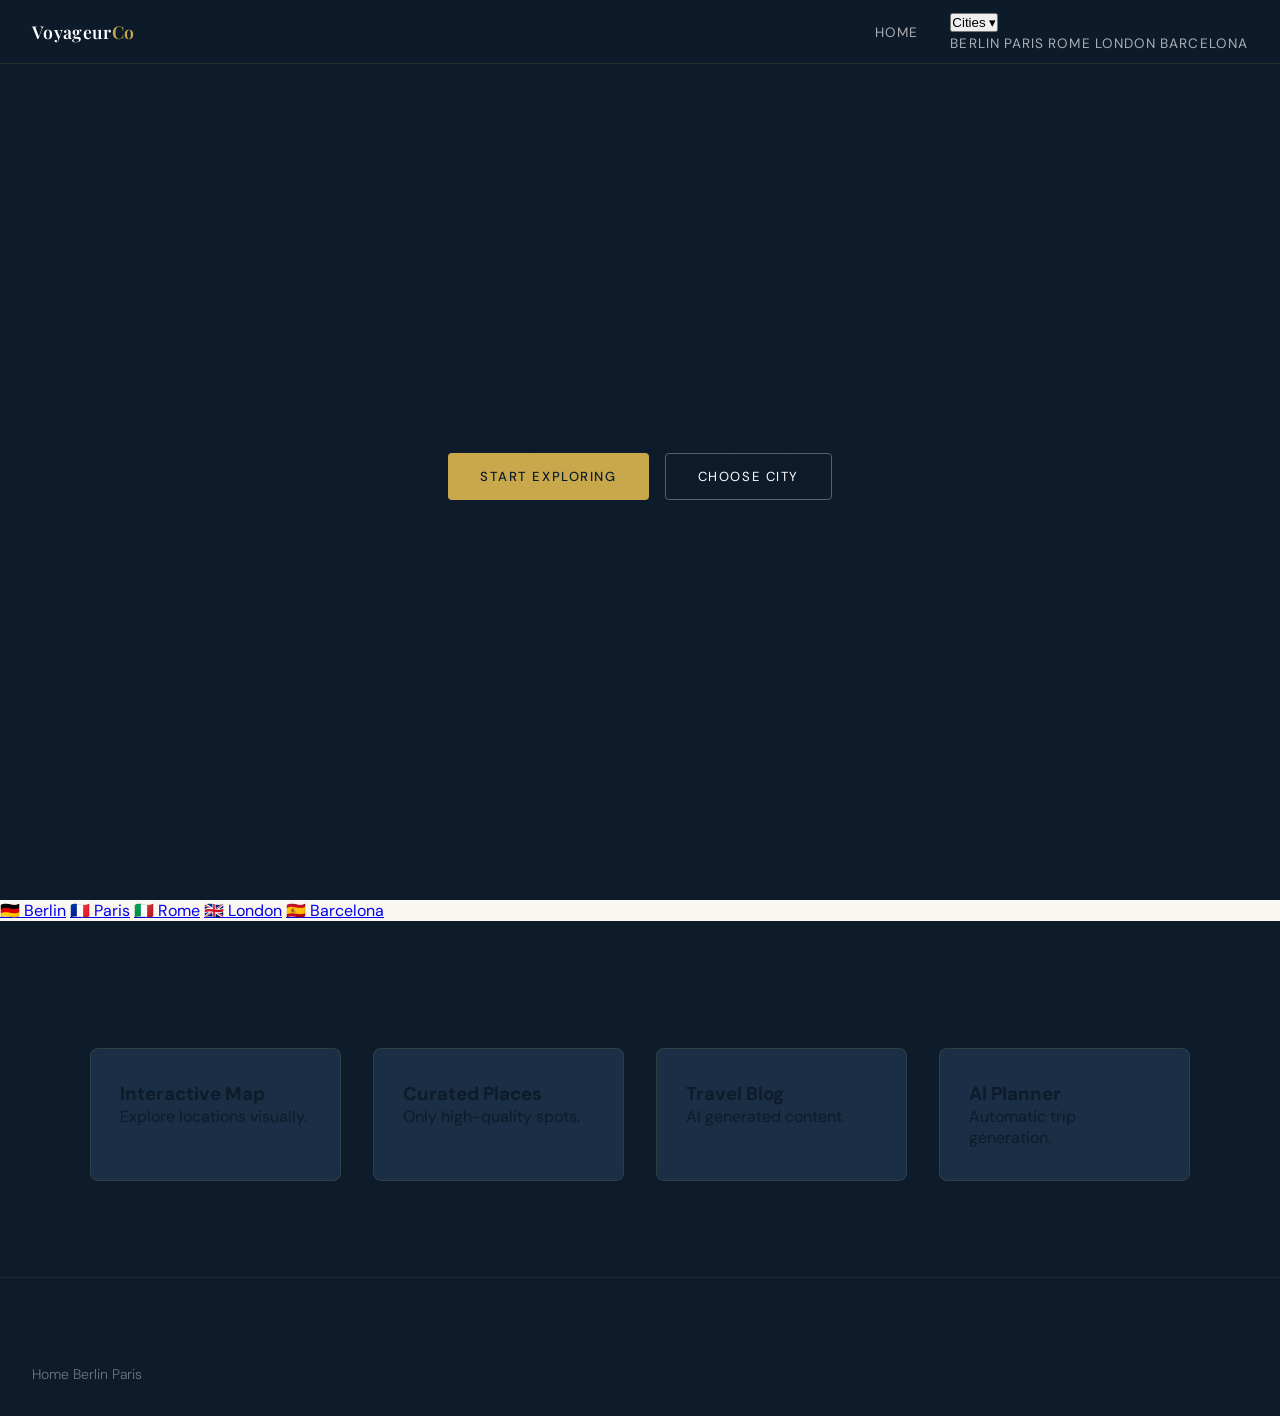
==== commit f336b769: "Update index.html" ====
--- a/index.html
+++ b/index.html
@@ -4,251 +4,137 @@
 <meta charset="UTF-8">
 <meta name="viewport" content="width=device-width, initial-scale=1.0">
 <title>Voyageur & Co — Discover Europe</title>
-<link rel="icon" href="favicon.ico" type="image/x-icon">
-<link rel="preconnect" href="https://fonts.googleapis.com">
-<link href="https://fonts.googleapis.com/css2?family=Playfair+Display:ital,wght@0,400;0,600;0,700;1,400;1,600&family=DM+Sans:wght@300;400;500&display=swap" rel="stylesheet">
+
+<link rel="icon" href="favicon.ico">
+<link href="https://fonts.googleapis.com/css2?family=Playfair+Display&family=DM+Sans&display=swap" rel="stylesheet">
 <link rel="stylesheet" href="style.css">
 </head>
+
 <body>
 
-<!-- ── NAV ── -->
+<!-- ───── NAV ───── -->
 <nav id="main-nav">
+
+  <!-- LOGO -->
   <div class="nav-brand" onclick="window.location.href='index.html'">
-    <div class="nav-brand-icon">
-      <svg viewBox="0 0 24 24" xmlns="http://www.w3.org/2000/svg">
-        <path d="M12 2C8.13 2 5 5.13 5 9c0 5.25 7 13 7 13s7-7.75 7-13c0-3.87-3.13-7-7-7zm0 9.5c-1.38 0-2.5-1.12-2.5-2.5s1.12-2.5 2.5-2.5 2.5 1.12 2.5 2.5-1.12 2.5-2.5 2.5z"/>
-      </svg>
-    </div>
     <span class="nav-brand-text">Voyageur<span>Co</span></span>
   </div>
 
+  <!-- LINKS -->
   <ul class="nav-links">
     <li><a href="index.html">Home</a></li>
-    <li><a href="about">About Us</a></li>
-    
-<!--  <button class="hamburger-btn" onclick="toggleCityMenu()">
-    ☰
-  </button>
-       <div id="city-menu" class="city-menu">
-    <div onclick="switchCity('berlin')">Berlin</div>
-    <div onclick="switchCity('paris')">Paris</div>
-    <div onclick="switchCity('rome')">Rome</div>
-    <div onclick="switchCity('london')">London</div>
-    <div onclick="switchCity('barcelona')">Barcelona</div>
-  </div>
-    <div class="city-menu">
-  <a href="cities/berlin.html">Berlin</a>
-  <a href="cities/paris.html">Paris</a>
-  <a href="cities/rome.html">Rome</a>
-  <a href="cities/london.html">London</a>
-  <a href="cities/barcelona.html">Barcelona</a>
-</div>-->
+
+    <!-- CITY DROPDOWN -->
+    <li class="dropdown">
+      <button class="dropdown-btn">Cities ▾</button>
+
+      <div class="dropdown-content">
+        <a href="cities/berlin.html">Berlin</a>
+        <a href="cities/paris.html">Paris</a>
+        <a href="cities/rome.html">Rome</a>
+        <a href="cities/london.html">London</a>
+        <a href="cities/barcelona.html">Barcelona</a>
+      </div>
+    </li>
   </ul>
+
 </nav>
 
-<!-- ══════════════════════════════════════════════════ HOME ══ -->
-<div id="page-home" class="page active">
+<!-- ───── HERO ───── -->
+<section class="hero">
+  <div class="hero-content">
 
-  <!-- HERO -->
-  <section class="hero">
-    <div class="hero-bg"></div>
-    <div class="hero-pattern"></div>
-    <div class="hero-content">
-      <div class="hero-eyebrow">Explore Europe</div>
-      <h1 class="hero-title">Discover<br><em>Europe</em></h1>
-      <p class="hero-subtitle">Europe: A mix of different nationalities and history</p>
-      <p class="hero-description">We offer carefully selected places in different cities in Europe, so you can explore Europe and see all of its beauty. The thing that separates us from other tourist sites is our AI trip planner. You can select how long you want to stay in the city, how intense the trip should be, and what kind of places to include.</p>
-      <div class="btn-group">
-        <!-- ✅ Бутон 1 — отваря city menu -->
-        <button class="btn-primary" onclick="toggleCityMenu()">
-          <svg width="14" height="14" viewBox="0 0 24 24" fill="none" stroke="currentColor" stroke-width="2"><circle cx="12" cy="12" r="10"/><path d="M2 12h20M12 2a15.3 15.3 0 014 10 15.3 15.3 0 01-4 10 15.3 15.3 0 01-4-10 15.3 15.3 0 014-10z"/></svg>
-          Choose a City
-        </button>
-        <!-- 
-        <button class="btn-outline" onclick="window.location.href='cities/berlin.html#create'">
-          <svg width="14" height="14" viewBox="0 0 24 24" fill="none" stroke="currentColor" stroke-width="2"><path d="M9.663 17h4.673M12 3v1m6.364 1.636l-.707.707M21 12h-1M4 12H3m3.343-5.657l-.707-.707m2.828 9.9a5 5 0 117.072 0l-.548.547A3.374 3.374 0 0014 18.469V19a2 2 0 11-4 0v-.531c0-.895-.356-1.754-.988-2.386l-.548-.547z"/></svg>
-          Build My Itinerary
-        </button>-->
-      </div>
-    </div>
-    <div class="hero-scroll">
-      <span>Scroll</span>
-      <div class="hero-scroll-line"></div>
-    </div>
-  </section>
+    <h1>Discover <em>Europe</em></h1>
 
-  <!-- WHAT WE OFFER -->
-  <section class="home-features">
-    <div class="section-header">
-      <span class="section-label">What We Offer</span>
-      <h2 class="section-title">Your Guide to<br><em style="font-style:italic; color: var(--gold-light);">Europe</em></h2>
-      <div class="section-line"></div>
-    </div>
-    <div class="features-grid">
-      <div class="feature-card">
-        <div class="feature-icon">
-          <svg viewBox="0 0 24 24"><path d="M9 20l-5.447-2.724A1 1 0 013 16.382V5.618a1 1 0 011.447-.894L9 7m0 13l6-3m-6 3V7m6 10l4.553 2.276A1 1 0 0021 18.382V7.618a1 1 0 00-.553-.894L15 4m0 13V4m0 0L9 7"/></svg>
-        </div>
-        <h3 class="feature-title">Interactive Map</h3>
-        <p class="feature-text">Navigate Europe's landmarks, restaurants, and hidden gems on a fully interactive map powered by OpenStreetMap.</p>
-      </div>
-      <div class="feature-card">
-        <div class="feature-icon">
-          <svg viewBox="0 0 24 24"><rect x="3" y="3" width="7" height="7" rx="1"/><rect x="14" y="3" width="7" height="7" rx="1"/><rect x="3" y="14" width="7" height="7" rx="1"/><rect x="14" y="14" width="7" height="7" rx="1"/></svg>
-        </div>
-        <h3 class="feature-title">Curated Directory</h3>
-        <p class="feature-text">Browse a structured collection of tourist spots, historic places and the best places for photos — filterable by category.</p>
-      </div>
-      <div class="feature-card">
-        <div class="feature-icon">
-          <svg viewBox="0 0 24 24"><path d="M12 20h9M16.5 3.5a2.121 2.121 0 013 3L7 19l-4 1 1-4L16.5 3.5z"/></svg>
-        </div>
-        <h3 class="feature-title">Travel Blog</h3>
-        <p class="feature-text">Insider tips, seasonal guides, and local recommendations written to help you make the most of your visit to Europe.</p>
-      </div>
-      <div class="feature-card">
-        <div class="feature-icon">
-          <svg viewBox="0 0 24 24"><path d="M9.663 17h4.673M12 3v1m6.364 1.636l-.707.707M21 12h-1M4 12H3m3.343-5.657l-.707-.707m2.828 9.9a5 5 0 117.072 0l-.548.547A3.374 3.374 0 0014 18.469V19a2 2 0 11-4 0v-.531c0-.895-.356-1.754-.988-2.386l-.548-.547z"/></svg>
-        </div>
-        <h3 class="feature-title">AI Trip Planner</h3>
-        <p class="feature-text">From Rome's ancient history to the quiet remains of the Berlin Wall — let our AI build your perfect itinerary in seconds.</p>
-      </div>
-    </div>
-  </section>
+    <p>
+      Explore cities, discover history and build your trip with AI.
+    </p>
 
-  <!-- FEATURED PLACES 
-  <section class="home-highlights">
-    <div class="section-header">
-      <span class="section-label" style="color: var(--navy);">Featured Places</span>
-      <h2 class="section-title section-title-dark">Must-See in Europe</h2>
-      <div class="section-line"></div>
-    </div>
-    <div class="highlights-grid">
-  
-      <div class="highlight-card" onclick="window.location.href='cities/berlin.html'">
-        <div class="highlight-img">
-          <div class="highlight-img-inner" style="background-image: url('https://upload.wikimedia.org/wikipedia/commons/thumb/4/4b/Reichstag_building_Berlin_view_from_west_before_sunset.jpg/1280px-Reichstag_building_Berlin_view_from_west_before_sunset.jpg'); background-size: cover; background-position: center;"></div>
-          <span class="highlight-cat">🇩🇪 Berlin</span>
-        </div>
-        <div class="highlight-body">
-          <h3 class="highlight-name">The Reichstag</h3>
-          <p class="highlight-desc">The seat of the German Parliament. An architectural masterpiece of stone and glass, representing the turbulent evolution of European power and democratic resilience.</p>
-        </div>
-      </div>
+    <!-- BUTTONS -->
+    <div class="btn-group">
 
-      
-      <div class="highlight-card" onclick="window.location.href='cities/london.html'">
-        <div class="highlight-img">
-          <div class="highlight-img-inner" style="background-image: url('https://upload.wikimedia.org/wikipedia/commons/thumb/9/93/Clock_Tower_-_Palace_of_Westminster%2C_London_-_May_2007.jpg/800px-Clock_Tower_-_Palace_of_Westminster%2C_London_-_May_2007.jpg'); background-size: cover; background-position: center;"></div>
-          <span class="highlight-cat">🇬🇧 London</span>
-        </div>
-        <div class="highlight-body">
-          <h3 class="highlight-name">Big Ben</h3>
-          <p class="highlight-desc">The Great Bell was cast in 1858 and named after Sir Benjamin Hall, becoming a worldwide symbol of British resilience and precision.</p>
-        </div>
-      </div>
+      <a href="cities/berlin.html" class="btn-primary">
+        Start Exploring
+      </a>
 
-      
-      <div class="highlight-card" onclick="window.location.href='cities/paris.html'">
-        <div class="highlight-img">
-          <div class="highlight-img-inner" style="background-image: url('https://upload.wikimedia.org/wikipedia/commons/thumb/6/6e/Paris_-_Musee_du_Louvre_-_Facade_ouest.jpg/1280px-Paris_-_Musee_du_Louvre_-_Facade_ouest.jpg'); background-size: cover; background-position: center;"></div>
-          <span class="highlight-cat">🇫🇷 Paris</span>
-        </div>
-        <div class="highlight-body">
-          <h3 class="highlight-name">The Louvre</h3>
-          <p class="highlight-desc">Originally built as a fortress in the 12th century, the Louvre evolved into the world's largest and most visited art museum during the French Revolution.</p>
-        </div>
-      </div>
+      <button onclick="toggleCityMenu()" class="btn-outline">
+        Choose City
+      </button>
 
     </div>
-  </section>-->
+
+  </div>
+</section>
+
+<!-- ───── CITY QUICK MENU ───── -->
+<div id="city-menu" class="city-menu">
+
+  <a href="cities/berlin.html">🇩🇪 Berlin</a>
+  <a href="cities/paris.html">🇫🇷 Paris</a>
+  <a href="cities/rome.html">🇮🇹 Rome</a>
+  <a href="cities/london.html">🇬🇧 London</a>
+  <a href="cities/barcelona.html">🇪🇸 Barcelona</a>
 
 </div>
-<!-- ══ END PAGE HOME ══ -->
-   <!-- ══════════════════════════════════════════════ ABOUT US ══ -->
-  <div id="page-about" class="page">
-  <div class="page-hero">
-    <div class="page-hero-label">Who We Are</div>
-    <h1 class="page-hero-title">About <em>Voyageur & Co</em></h1>
-    <p class="page-hero-sub">A new generation travel platform powered by AI and curated experiences.</p>
+
+<!-- ───── FEATURES ───── -->
+<section class="home-features">
+
+  <h2>Your Guide to Europe</h2>
+
+  <div class="features-grid">
+
+    <div class="feature-card">
+      <h3>Interactive Map</h3>
+      <p>Explore locations visually.</p>
+    </div>
+
+    <div class="feature-card">
+      <h3>Curated Places</h3>
+      <p>Only high-quality spots.</p>
+    </div>
+
+    <div class="feature-card">
+      <h3>Travel Blog</h3>
+      <p>AI generated content.</p>
+    </div>
+
+    <div class="feature-card">
+      <h3>AI Planner</h3>
+      <p>Automatic trip generation.</p>
+    </div>
+
   </div>
 
-  <div class="about-content" style="max-width: 900px; margin: 0 auto; padding: 60px 20px; color: white;">
-    
-    <h2 style="margin-bottom: 20px;">Our Mission</h2>
-    <p style="opacity: 0.8; line-height: 1.7;">
-      We build intelligent travel experiences that help people discover cities in a deeper way — not just tourist spots, but stories, history and hidden places.
-    </p>
+</section>
 
-    <h2 style="margin-top: 40px; margin-bottom: 20px;">What Makes Us Different</h2>
-    <ul style="opacity: 0.8; line-height: 1.8;">
-      <li>AI-powered travel planning</li>
-      <li>Multi-city exploration system</li>
-      <li>Curated hidden gems instead of generic tourism lists</li>
-      <li>Interactive maps and storytelling</li>
-    </ul>
+<!-- ───── FOOTER ───── -->
+<footer>
 
-    <h2 style="margin-top: 40px; margin-bottom: 20px;">Vision</h2>
-    <p style="opacity: 0.8; line-height: 1.7;">
-      To become the first AI-native travel platform where every city is experienced uniquely for each user.
-    </p>
+  <p>© 2026 Voyageur & Co</p>
 
+  <div class="footer-links">
+    <a href="index.html">Home</a>
+    <a href="cities/berlin.html">Berlin</a>
+    <a href="cities/paris.html">Paris</a>
   </div>
-</div>
 
-<!-- ══════════════════════════════════════════════ FOOTER ══ -->
-<footer id="site-footer">
-  <div class="footer-inner">
-    <div>
-      <div class="footer-brand-name">Voyageur<span>&amp;Co</span></div>
-      <p class="footer-brand-desc">A curated digital guide to Europe — helping travelers discover Europe through another perspective.</p>
-    </div>
-    <div>
-<!--      <div class="footer-col-title">Cities</div>
-      <ul class="footer-links">
-        <li><a href="cities/berlin.html">🇩🇪 Berlin</a></li>
-        <li><a href="cities/paris.html">🇫🇷 Paris</a></li>
-        <li><a href="cities/rome.html">🇮🇹 Rome</a></li>
-        <li><a href="cities/london.html">🇬🇧 London</a></li>
-        <li><a href="cities/barcelona.html">🇪🇸 Barcelona</a></li>
-      </ul>
-    </div>
-    <div>
-      <div class="footer-col-title">Explore</div>
-      <ul class="footer-links">
-        <li><a href="cities/berlin.html#map">Interactive Map</a></li>
-        <li><a href="cities/berlin.html#explore">Explore Landmarks</a></li>
-        <li><a href="cities/berlin.html#blog">Travel Blog</a></li>
-        <li><a href="cities/berlin.html#create">Create My Trip</a></li>
-      </ul>
-    </div>
-    <div>-->
-      <div class="footer-col-title">About</div>
-      <ul class="footer-links">
-        <li><a href="index.html">Home</a></li>
-      </ul>
-    </div>
-  </div>
-  <div class="footer-bottom">
-    <span class="footer-copy">&copy; 2026 Voyageur &amp; Co — Europe</span>
-    <span class="footer-badge">Version 2.0</span>
-  </div>
 </footer>
 
+<!-- ───── JS ───── -->
 <script>
-  // ✅ Toggle city menu
-  function toggleCityMenu() {
-    const menu = document.getElementById('city-menu');
-    menu.classList.toggle('open');
+function toggleCityMenu() {
+  document.getElementById("city-menu").classList.toggle("active");
+}
+
+// close on outside click
+document.addEventListener("click", (e) => {
+  const menu = document.getElementById("city-menu");
+
+  if (!e.target.closest(".btn-outline")) {
+    menu.classList.remove("active");
   }
-
-  // ✅ Затваря менюто при клик извън него
-  document.addEventListener('click', (e) => {
-    const hamburger = document.querySelector('.city-hamburger');
-    if (hamburger && !hamburger.contains(e.target)) {
-      document.getElementById('city-menu').classList.remove('open');
-    }
-  });
+});
 </script>
 
 </body>
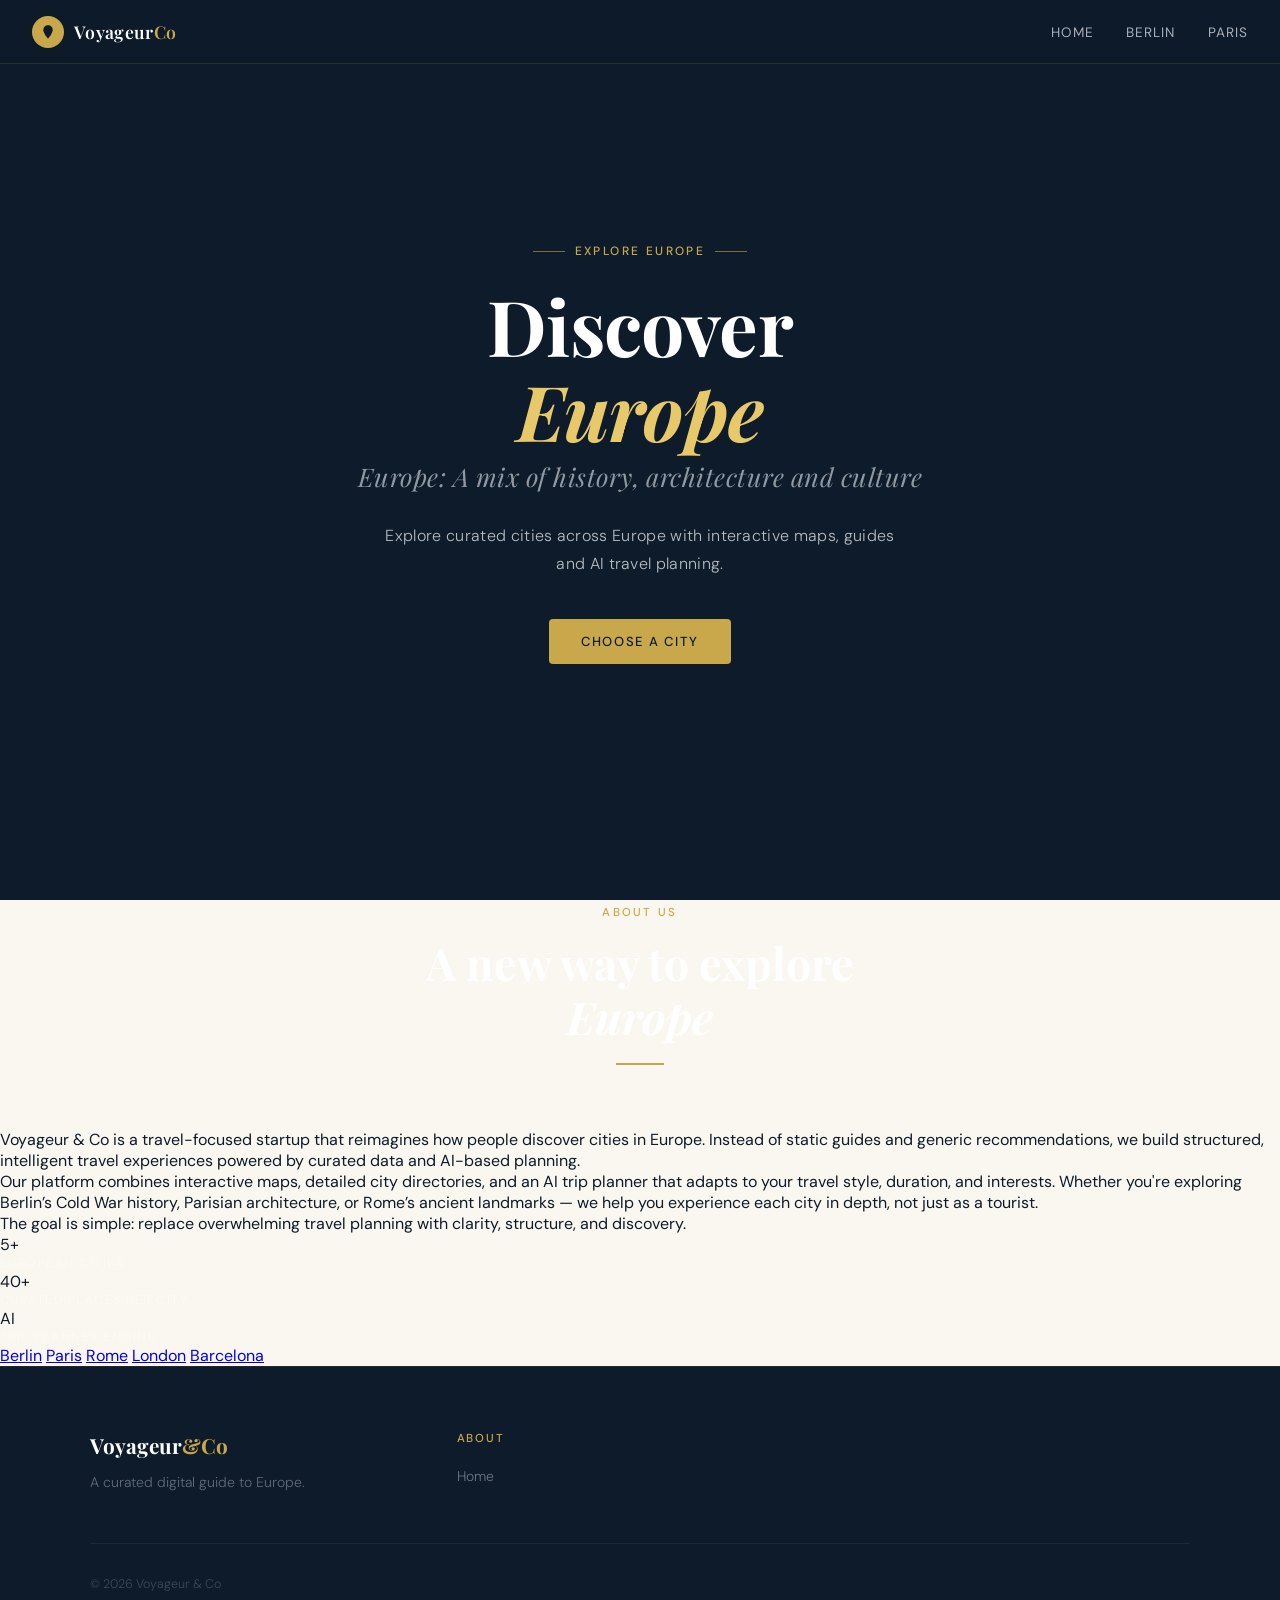
==== commit bccd3568: "Update index.html" ====
--- a/index.html
+++ b/index.html
@@ -4,135 +4,146 @@
 <meta charset="UTF-8">
 <meta name="viewport" content="width=device-width, initial-scale=1.0">
 <title>Voyageur & Co — Discover Europe</title>
-
-<link rel="icon" href="favicon.ico">
-<link href="https://fonts.googleapis.com/css2?family=Playfair+Display&family=DM+Sans&display=swap" rel="stylesheet">
+<link rel="icon" href="favicon.ico" type="image/x-icon">
+<link rel="preconnect" href="https://fonts.googleapis.com">
+<link href="https://fonts.googleapis.com/css2?family=Playfair+Display:ital,wght@0,400;0,600;0,700;1,400;1,600&family=DM+Sans:wght@300;400;500&display=swap" rel="stylesheet">
 <link rel="stylesheet" href="style.css">
 </head>
-
 <body>
 
-<!-- ───── NAV ───── -->
+<!-- ── NAV ── -->
 <nav id="main-nav">
-
-  <!-- LOGO -->
   <div class="nav-brand" onclick="window.location.href='index.html'">
+    <div class="nav-brand-icon">
+      <svg viewBox="0 0 24 24">
+        <path d="M12 2C8.13 2 5 5.13 5 9c0 5.25 7 13 7 13s7-7.75 7-13c0-3.87-3.13-7-7-7z"/>
+      </svg>
+    </div>
     <span class="nav-brand-text">Voyageur<span>Co</span></span>
   </div>
-
-  <!-- LINKS -->
   <ul class="nav-links">
     <li><a href="index.html">Home</a></li>
-
-    <!-- CITY DROPDOWN -->
-    <li class="dropdown">
-      <button class="dropdown-btn">Cities ▾</button>
-
-      <div class="dropdown-content">
-        <a href="cities/berlin.html">Berlin</a>
-        <a href="cities/paris.html">Paris</a>
-        <a href="cities/rome.html">Rome</a>
-        <a href="cities/london.html">London</a>
-        <a href="cities/barcelona.html">Barcelona</a>
-      </div>
-    </li>
+    <li><a href="berlin.html">Berlin</a></li>
+    <li><a href="paris.html">Paris</a></li>
   </ul>
-
 </nav>
 
-<!-- ───── HERO ───── -->
+<!-- ── HERO ── -->
 <section class="hero">
+  <div class="hero-bg"></div>
   <div class="hero-content">
+    <div class="hero-eyebrow">Explore Europe</div>
+    <h1 class="hero-title">Discover<br><em>Europe</em></h1>
+    <p class="hero-subtitle">
+      Europe: A mix of history, architecture and culture
+    </p>
+    <p class="hero-description">
+      Explore curated cities across Europe with interactive maps, guides and AI travel planning.
+    </p>
+    <div class="btn-group">
+      <button class="btn-primary" onclick="toggleCityMenu()">
+        Choose a City
+      </button>
+    </div>
+  </div>
+</section>
+  <!-- ── ABOUT US ── -->
+<section class="about-us">
 
-    <h1>Discover <em>Europe</em></h1>
+  <div class="section-header">
+    <span class="section-label">About Us</span>
+    <h2 class="section-title">
+      A new way to explore<br><em>Europe</em>
+    </h2>
+    <div class="section-line"></div>
+  </div>
 
-    <p>
-      Explore cities, discover history and build your trip with AI.
-    </p>
+  <div class="about-content">
 
-    <!-- BUTTONS -->
-    <div class="btn-group">
+    <div class="about-text">
+      <p>
+        Voyageur & Co is a travel-focused startup that reimagines how people discover cities in Europe.
+        Instead of static guides and generic recommendations, we build structured, intelligent travel experiences
+        powered by curated data and AI-based planning.
+      </p>
 
-      <a href="cities/berlin.html" class="btn-primary">
-        Start Exploring
-      </a>
+      <p>
+        Our platform combines interactive maps, detailed city directories, and an AI trip planner that adapts
+        to your travel style, duration, and interests. Whether you're exploring Berlin’s Cold War history,
+        Parisian architecture, or Rome’s ancient landmarks — we help you experience each city in depth, not just as a tourist.
+      </p>
 
-      <button onclick="toggleCityMenu()" class="btn-outline">
-        Choose City
-      </button>
-
+      <p>
+        The goal is simple: replace overwhelming travel planning with clarity, structure, and discovery.
+      </p>
     </div>
 
-  </div>
-</section>
+    <div class="about-stats">
 
-<!-- ───── CITY QUICK MENU ───── -->
-<div id="city-menu" class="city-menu">
+      <div class="about-stat">
+        <div class="stat-number">5+</div>
+        <div class="stat-label">European Cities</div>
+      </div>
 
-  <a href="cities/berlin.html">🇩🇪 Berlin</a>
-  <a href="cities/paris.html">🇫🇷 Paris</a>
-  <a href="cities/rome.html">🇮🇹 Rome</a>
-  <a href="cities/london.html">🇬🇧 London</a>
-  <a href="cities/barcelona.html">🇪🇸 Barcelona</a>
+      <div class="about-stat">
+        <div class="stat-number">40+</div>
+        <div class="stat-label">Curated Places per City</div>
+      </div>
 
-</div>
+      <div class="about-stat">
+        <div class="stat-number">AI</div>
+        <div class="stat-label">Trip Planner Engine</div>
+      </div>
 
-<!-- ───── FEATURES ───── -->
-<section class="home-features">
-
-  <h2>Your Guide to Europe</h2>
-
-  <div class="features-grid">
-
-    <div class="feature-card">
-      <h3>Interactive Map</h3>
-      <p>Explore locations visually.</p>
-    </div>
-
-    <div class="feature-card">
-      <h3>Curated Places</h3>
-      <p>Only high-quality spots.</p>
-    </div>
-
-    <div class="feature-card">
-      <h3>Travel Blog</h3>
-      <p>AI generated content.</p>
-    </div>
-
-    <div class="feature-card">
-      <h3>AI Planner</h3>
-      <p>Automatic trip generation.</p>
     </div>
 
   </div>
 
 </section>
 
-<!-- ───── FOOTER ───── -->
-<footer>
+<!-- ── CITY MENU ── -->
+<div id="city-menu" class="city-menu">
+  <a href="berlin.html">Berlin</a>
+  <a href="paris.html">Paris</a>
+  <a href="rome.html">Rome</a>
+  <a href="london.html">London</a>
+  <a href="barcelona.html">Barcelona</a>
+</div>
 
-  <p>© 2026 Voyageur & Co</p>
-
-  <div class="footer-links">
-    <a href="index.html">Home</a>
-    <a href="cities/berlin.html">Berlin</a>
-    <a href="cities/paris.html">Paris</a>
+<!-- ── FOOTER ── -->
+<footer id="site-footer">
+  <div class="footer-inner">
+    <div>
+      <div class="footer-brand-name">Voyageur<span>&amp;Co</span></div>
+      <p class="footer-brand-desc">
+        A curated digital guide to Europe.
+      </p>
+    </div>
+    <div>
+      <div class="footer-col-title">About</div>
+      <ul class="footer-links">
+        <li><a href="index.html">Home</a></li>
+      </ul>
+    </div>
   </div>
-
+  <div class="footer-bottom">
+    <span class="footer-copy">&copy; 2026 Voyageur &amp; Co</span>
+  </div>
 </footer>
 
-<!-- ───── JS ───── -->
+<!-- ── SCRIPT ── -->
 <script>
 function toggleCityMenu() {
-  document.getElementById("city-menu").classList.toggle("active");
+  const menu = document.getElementById('city-menu');
+  menu.classList.toggle('open');
 }
 
-// close on outside click
-document.addEventListener("click", (e) => {
-  const menu = document.getElementById("city-menu");
 
-  if (!e.target.closest(".btn-outline")) {
-    menu.classList.remove("active");
+document.addEventListener('click', (e) => {
+  const menu = document.getElementById('city-menu');
+  const btn = document.querySelector('.btn-primary');
+  if (!menu.contains(e.target) && !btn.contains(e.target)) {
+    menu.classList.remove('open');
   }
 });
 </script>
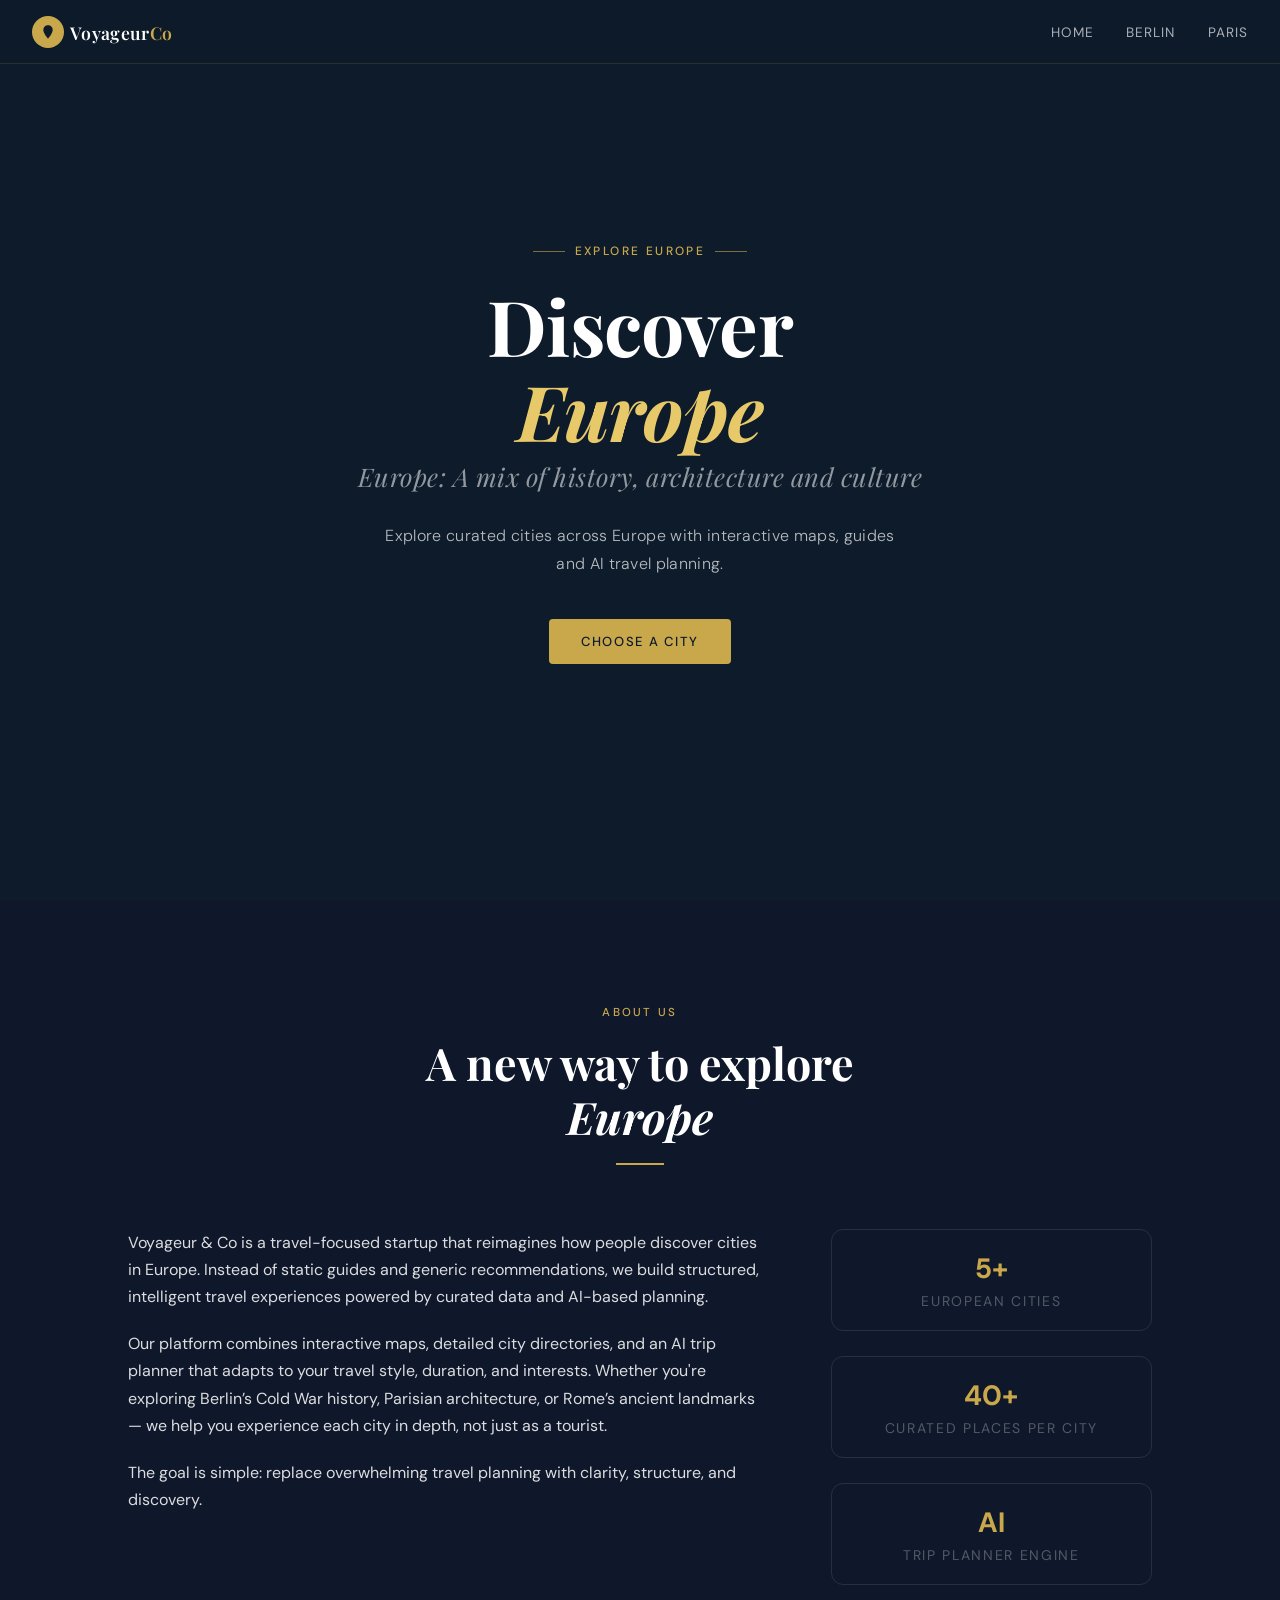
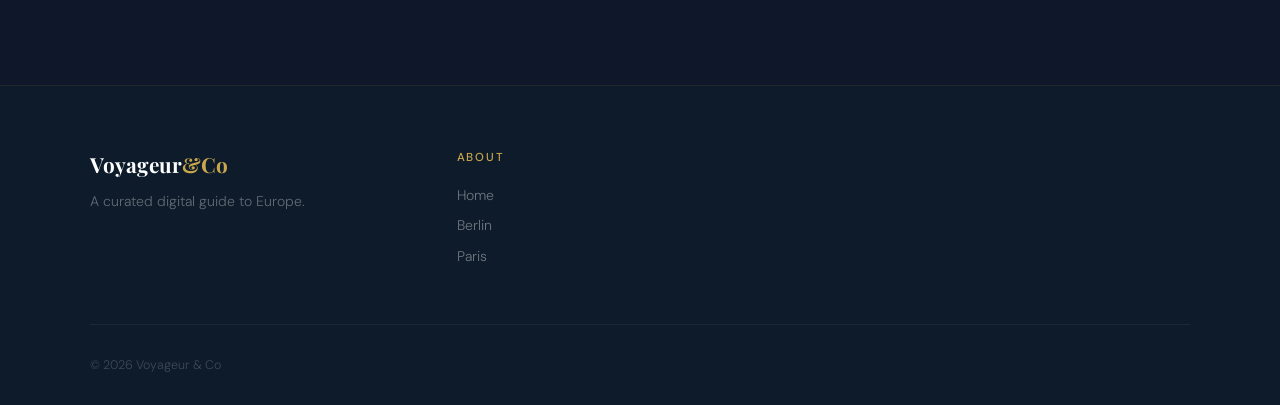
==== commit 919c14b5: "Update index.html" ====
--- a/index.html
+++ b/index.html
@@ -123,6 +123,8 @@
       <div class="footer-col-title">About</div>
       <ul class="footer-links">
         <li><a href="index.html">Home</a></li>
+         <li><a href="berlin.html">Berlin</a></li>
+         <li><a href="paris.html">Paris</a></li>
       </ul>
     </div>
   </div>
--- a/style.css
+++ b/style.css
@@ -1,560 +1,584 @@
 *, *::before, *::after { box-sizing: border-box; margin: 0; padding: 0; }
 
-  :root {
-    --navy: #0d1b2a;
-    --navy-mid: #1a2f45;
-    --navy-light: #243d57;
-    --gold: #c9a84c;
-    --gold-light: #e8c96a;
-    --gold-pale: #f5e9c8;
-    --cream: #faf7f0;
-    --white: #ffffff;
-    --text-dark: #0d1b2a;
-    --text-mid: #4a5e72;
-    --text-light: #8a9bac;
-    --border: rgba(201,168,76,0.2);
-    --border-light: rgba(13,27,42,0.1);
-    --serif: 'Playfair Display', Georgia, serif;
-    --sans: 'DM Sans', system-ui, sans-serif;
-    --radius: 4px;
-    --radius-lg: 8px;
-    --transition: 0.3s cubic-bezier(0.4, 0, 0.2, 1);
-  }
-
-  html { scroll-behavior: smooth; }
-
-  body {
-    font-family: var(--sans);
-    background: var(--cream);
-    color: var(--text-dark);
-    min-height: 100vh;
-    overflow-x: hidden;
-  }
-
-  /* ── NAV ── */
-  nav {
-    position: fixed; top: 0; left: 0; right: 0;
-    z-index: 1000;
-    background: rgba(13, 27, 42, 0.96);
-    backdrop-filter: blur(12px);
-    border-bottom: 1px solid rgba(201,168,76,0.15);
-    padding: 0 2rem;
-    display: flex; align-items: center; justify-content: space-between;
-    height: 64px;
-    transition: var(--transition);
-  }
-
-  .nav-brand {
-    display: flex; align-items: center; gap: 10px;
-    text-decoration: none; cursor: pointer;
-  }
-
-  .nav-brand-icon {
-    width: 32px; height: 32px;
-    background: var(--gold);
-    border-radius: 50%;
-    display: flex; align-items: center; justify-content: center;
-  }
-
-  .nav-brand-icon svg { width: 16px; height: 16px; fill: var(--navy); }
-
-  .nav-brand-text {
-    font-family: var(--serif);
-    font-size: 1.1rem;
-    font-weight: 600;
-    color: var(--white);
-    letter-spacing: 0.02em;
-  }
-
-  .nav-brand-text span { color: var(--gold); }
-
-  .nav-links {
-    display: flex; align-items: center; gap: 2rem;
-    list-style: none;
-  }
-
-  .nav-links a {
-    font-size: 0.85rem;
-    font-weight: 400;
-    letter-spacing: 0.08em;
-    text-transform: uppercase;
-    color: rgba(255,255,255,0.65);
-    text-decoration: none;
-    cursor: pointer;
-    transition: color 0.2s;
-    padding: 4px 0;
-    position: relative;
-  }
-
-  .nav-links a::after {
-    content: '';
-    position: absolute; bottom: 0; left: 0; right: 0;
-    height: 1px;
-    background: var(--gold);
-    transform: scaleX(0);
-    transition: transform 0.25s ease;
-    transform-origin: center;
-  }
-
-  .nav-links a:hover, .nav-links a.active { color: var(--gold-light); }
-  .nav-links a.active::after, .nav-links a:hover::after { transform: scaleX(1); }
-
-  /* ── PAGES ── */
-  .page { display: none; min-height: 100vh; }
-  .page.active { display: block; }
-
-  /* ── HOME PAGE ── */
-  .hero {
-    position: relative;
-    height: 100vh;
-    min-height: 600px;
-    display: flex;
-    align-items: center;
-    justify-content: center;
-    overflow: hidden;
-    background: var(--navy);
-  }
-
-  .hero-bg {
-    position: absolute;
-    inset: 0;
-    z-index: 1;
-    background:
-      linear-gradient(160deg, rgba(13,27,42,0.85) 0%, rgba(13,27,42,0.6) 50%, rgba(13,27,42,0.9) 100%),
-      url('https://images.unsplash.com/photo-1603211458308-1b1c0c6a0f5b?auto=format&fit=crop&w=1280&q=80') center/cover no-repeat;
-    background-size: cover;
-    background-position: center;
-  }
-
-  .hero-pattern {
-    position: absolute;
-    inset: 0;
-    z-index: 2;
-    background-image: repeating-linear-gradient(
-      45deg, transparent, transparent 40px,
-      rgba(201,168,76,0.03) 40px, rgba(201,168,76,0.03) 80px
-    );
-    pointer-events: none;
-  }
-
-  .hero-content {
-    position: relative;
-    z-index: 3;
-    text-align: center;
-    padding: 2rem;
-    max-width: 800px;
-    animation: heroFade 1.2s ease forwards;
-  }
-
-  @keyframes heroFade {
-    from { opacity: 0; transform: translateY(28px); }
-    to { opacity: 1; transform: translateY(0); }
-  }
-
-  .hero-eyebrow {
-    display: inline-flex; align-items: center; gap: 10px;
-    font-size: 0.75rem;
-    font-weight: 500;
-    letter-spacing: 0.2em;
-    text-transform: uppercase;
-    color: var(--gold);
-    margin-bottom: 1.5rem;
-  }
-
-  .hero-eyebrow::before, .hero-eyebrow::after {
-    content: '';
-    display: inline-block;
-    width: 32px; height: 1px;
-    background: var(--gold);
-    opacity: 0.6;
-  }
-
-  .hero-title {
-    font-family: var(--serif);
-    font-size: clamp(2.8rem, 6vw, 5.5rem);
-    font-weight: 700;
-    line-height: 1.1;
-    color: var(--white);
-    margin-bottom: 0.4rem;
-    letter-spacing: -0.01em;
-  }
-
-  .hero-title em { font-style: italic; color: var(--gold-light); }
-
-  .hero-subtitle {
-    font-family: var(--serif);
-    font-size: clamp(1.1rem, 2.5vw, 1.6rem);
-    font-weight: 400;
-    font-style: italic;
-    color: rgba(255,255,255,0.55);
-    margin-bottom: 1.8rem;
-    letter-spacing: 0.02em;
-  }
-
-  .hero-description {
-    font-size: 1rem;
-    font-weight: 300;
-    line-height: 1.8;
-    color: rgba(255,255,255,0.7);
-    max-width: 540px;
-    margin: 0 auto 2.5rem;
-    letter-spacing: 0.02em;
-  }
-
-  .btn-group { display: flex; gap: 1rem; justify-content: center; flex-wrap: wrap; }
-
-  .btn-primary {
-    display: inline-flex; align-items: center; gap: 8px;
-    background: var(--gold);
-    color: var(--navy);
-    font-family: var(--sans);
-    font-size: 0.82rem;
-    font-weight: 500;
-    letter-spacing: 0.12em;
-    text-transform: uppercase;
-    text-decoration: none;
-    padding: 14px 32px;
-    border: none; border-radius: var(--radius);
-    cursor: pointer;
-    transition: background 0.25s, transform 0.2s;
-  }
-
-  .btn-primary:hover { background: var(--gold-light); transform: translateY(-1px); }
-
-  .btn-outline {
-    display: inline-flex; align-items: center; gap: 8px;
-    background: transparent;
-    color: var(--white);
-    font-family: var(--sans);
-    font-size: 0.82rem;
-    font-weight: 400;
-    letter-spacing: 0.12em;
-    text-transform: uppercase;
-    text-decoration: none;
-    padding: 14px 32px;
-    border: 1px solid rgba(255,255,255,0.3);
-    border-radius: var(--radius);
-    cursor: pointer;
-    transition: border-color 0.2s, background 0.2s, transform 0.2s;
-  }
-
-  .btn-outline:hover {
-    border-color: var(--gold);
-    color: var(--gold-light);
-    background: rgba(201,168,76,0.06);
-    transform: translateY(-1px);
-  }
-
-  .hero-scroll {
-    position: absolute; bottom: 2.5rem; left: 50%;
-    transform: translateX(-50%);
-    display: flex; flex-direction: column; align-items: center; gap: 8px;
-    animation: bounce 2s infinite ease-in-out;
-  }
-
-  @keyframes bounce {
-    0%, 100% { transform: translateX(-50%) translateY(0); }
-    50% { transform: translateX(-50%) translateY(8px); }
-  }
-
-  .hero-scroll span {
-    font-size: 0.65rem;
-    letter-spacing: 0.2em;
-    text-transform: uppercase;
-    color: rgba(255,255,255,0.35);
-  }
-
-  .hero-scroll-line {
-    width: 1px; height: 48px;
-    background: linear-gradient(to bottom, rgba(201,168,76,0.6), transparent);
-  }
-
-  /* ── HOME FEATURES ── */
-  .home-features {
-    background: var(--navy);
-    padding: 6rem 2rem;
-  }
-
-  .section-header { text-align: center; margin-bottom: 4rem; }
-
-  .section-label {
-    display: inline-block;
-    font-size: 0.72rem;
-    font-weight: 500;
-    letter-spacing: 0.2em;
-    text-transform: uppercase;
-    color: var(--gold);
-    margin-bottom: 1rem;
-  }
-
-  .section-title {
-    font-family: var(--serif);
-    font-size: clamp(1.8rem, 3.5vw, 2.8rem);
-    font-weight: 700;
-    color: var(--white);
-    line-height: 1.2;
-  }
-
-  .section-title-dark { color: var(--navy); }
-
-  .section-line {
-    width: 48px; height: 2px;
-    background: var(--gold);
-    margin: 1.2rem auto 0;
-  }
-
-  .features-grid {
-    display: grid;
-    grid-template-columns: repeat(auto-fit, minmax(220px, 1fr));
-    gap: 2rem;
-    max-width: 1100px;
-    margin: 0 auto;
-  }
-
-  .feature-card {
-    background: var(--navy-mid);
-    border: 1px solid rgba(201,168,76,0.12);
-    border-radius: var(--radius-lg);
-    padding: 2rem 1.8rem;
-    transition: border-color 0.25s, transform 0.25s;
-    cursor: default;
-  }
-
-  .feature-card:hover { border-color: rgba(201,168,76,0.4); transform: translateY(-4px); }
-
-  .feature-icon {
-    width: 48px; height: 48px;
-    background: rgba(201,168,76,0.12);
-    border-radius: var(--radius);
-    display: flex; align-items: center; justify-content: center;
-    margin-bottom: 1.2rem;
-  }
-
-  .feature-icon svg { width: 22px; height: 22px; stroke: var(--gold); fill: none; stroke-width: 1.5; }
-
-  .feature-title {
-    font-family: var(--serif);
-    font-size: 1.15rem;
-    font-weight: 600;
-    color: var(--white);
-    margin-bottom: 0.6rem;
-  }
-
-  .feature-text {
-    font-size: 0.9rem;
-    font-weight: 300;
-    line-height: 1.7;
-    color: rgba(255,255,255,0.5);
-  }
-
-  /* ── HOME HIGHLIGHTS ── */
-  .home-highlights { background: var(--cream); padding: 6rem 2rem; }
-
-  .highlights-grid {
-    display: grid;
-    grid-template-columns: repeat(auto-fit, minmax(280px, 1fr));
-    gap: 1.5rem;
-    max-width: 1100px;
-    margin: 0 auto;
-  }
-
-  .highlight-card {
-    background: var(--white);
-    border: 1px solid var(--border-light);
-    border-radius: var(--radius-lg);
-    overflow: hidden;
-    transition: box-shadow 0.25s, transform 0.25s;
-    cursor: pointer;
-  }
-
-  .highlight-card:hover { transform: translateY(-4px); box-shadow: 0 16px 40px rgba(13,27,42,0.12); }
-
-  .highlight-img { height: 180px; background: var(--navy-mid); position: relative; overflow: hidden; }
-
-  .highlight-img-inner {
-    position: absolute; inset: 0;
-    width: 100%; height: 100%;
-    background-size: cover;
-    background-position: center;
-    background-color: var(--navy-mid);
-    transition: transform 0.5s ease;
-  }
-
-  .highlight-card:hover .highlight-img-inner { transform: scale(1.05); }
-
-  .highlight-cat {
-    position: absolute; top: 12px; left: 12px;
-    background: var(--gold);
-    color: var(--navy);
-    font-size: 0.65rem;
-    font-weight: 500;
-    letter-spacing: 0.12em;
-    text-transform: uppercase;
-    padding: 4px 10px;
-    border-radius: 2px;
-  }
-
-  .highlight-body { padding: 1.4rem; }
-
-  .highlight-name {
-    font-family: var(--serif);
-    font-size: 1.1rem;
-    font-weight: 600;
-    color: var(--navy);
-    margin-bottom: 0.4rem;
-  }
-
-  .highlight-desc {
-    font-size: 0.875rem;
-    font-weight: 300;
-    line-height: 1.65;
-    color: var(--text-mid);
-  }
-
-  /* ── HOME STATS ── */
-  .home-stats {
-    background: var(--navy);
-    padding: 4rem 2rem;
-    border-top: 1px solid rgba(201,168,76,0.1);
-    border-bottom: 1px solid rgba(201,168,76,0.1);
-  }
-
-  .stats-row {
-    display: grid;
-    grid-template-columns: repeat(auto-fit, minmax(160px, 1fr));
-    gap: 2rem;
-    max-width: 900px;
-    margin: 0 auto;
-    text-align: center;
-  }
-
-  .stat-num {
-    font-family: var(--serif);
-    font-size: 2.8rem;
-    font-weight: 700;
-    color: var(--gold);
-    line-height: 1;
-    margin-bottom: 0.4rem;
-  }
-
-  .stat-label {
-    font-size: 0.78rem;
-    font-weight: 400;
-    letter-spacing: 0.12em;
-    text-transform: uppercase;
-    color: rgba(255,255,255,0.4);
-  }
-
-  /* ── DIRECTORY PAGE ── */
-  .page-hero {
-    background: var(--navy);
-    padding: 8rem 2rem 5rem;
-    position: relative;
-    overflow: hidden;
-    text-align: center;
-  }
-
-  .page-hero::before {
-    content: '';
-    position: absolute; inset: 0;
-    background-image: repeating-linear-gradient(
-      -45deg, transparent, transparent 60px,
-      rgba(201,168,76,0.03) 60px, rgba(201,168,76,0.03) 61px
-    );
-  }
-
-  .page-hero-label {
-    display: inline-block;
-    font-size: 0.72rem;
-    font-weight: 500;
-    letter-spacing: 0.2em;
-    text-transform: uppercase;
-    color: var(--gold);
-    margin-bottom: 1rem;
-    position: relative;
-  }
-
-  .page-hero-title {
-    font-family: var(--serif);
-    font-size: clamp(2rem, 4vw, 3.5rem);
-    font-weight: 700;
-    color: var(--white);
-    line-height: 1.15;
-    position: relative;
-  }
-
-  .page-hero-title em { font-style: italic; color: var(--gold-light); }
-
-  .page-hero-sub {
-    font-size: 0.95rem;
-    font-weight: 300;
-    color: rgba(255,255,255,0.5);
-    margin-top: 1rem;
-    position: relative;
-    max-width: 480px;
-    margin-left: auto; margin-right: auto;
-  }
-
-  /* Directory controls */
-  .dir-controls {
-    background: var(--white);
-    border-bottom: 1px solid var(--border-light);
-    padding: 1.2rem 2rem;
-    display: flex; align-items: center; gap: 1rem;
-    flex-wrap: wrap;
-    position: sticky; top: 64px; z-index: 100;
-  }
-
-  .dir-search {
-    flex: 1; min-width: 200px;
-    display: flex; align-items: center; gap: 8px;
-    background: var(--cream);
-    border: 1px solid var(--border-light);
-    border-radius: var(--radius);
-    padding: 0 12px;
-    height: 40px;
-  }
-
-  .dir-search svg { width: 16px; height: 16px; stroke: var(--text-light); flex-shrink: 0; fill: none; stroke-width: 2; }
-
-  .dir-search input {
-    border: none; background: transparent;
-    font-family: var(--sans); font-size: 0.9rem; font-weight: 300;
-    color: var(--text-dark);
-    outline: none; width: 100%;
-  }
-
-  .dir-search input::placeholder { color: var(--text-light); }
-
-  .filter-pills { display: flex; gap: 0.5rem; flex-wrap: wrap; }
-
-  .pill {
-    display: inline-flex; align-items: center;
-    font-size: 0.78rem; font-weight: 400;
-    letter-spacing: 0.05em;
-    padding: 6px 14px;
-    border-radius: 100px;
-    border: 1px solid var(--border-light);
-    background: var(--white);
-    color: var(--text-mid);
-    cursor: pointer;
-    transition: all 0.2s;
-    white-space: nowrap;
-  }
-
-  .pill:hover { border-color: var(--navy); color: var(--navy); }
-  .pill.active { background: var(--navy); color: var(--white); border-color: var(--navy); }
- /* About us */
-.page {
+:root {
+  --navy: #0d1b2a;
+  --navy-mid: #1a2f45;
+  --navy-light: #243d57;
+  --gold: #c9a84c;
+  --gold-light: #e8c96a;
+  --gold-pale: #f5e9c8;
+  --cream: #faf7f0;
+  --white: #ffffff;
+  --text-dark: #0d1b2a;
+  --text-mid: #4a5e72;
+  --text-light: #8a9bac;
+  --border: rgba(201,168,76,0.2);
+  --border-light: rgba(13,27,42,0.1);
+  --serif: 'Playfair Display', Georgia, serif;
+  --sans: 'DM Sans', system-ui, sans-serif;
+  --radius: 4px;
+  --radius-lg: 8px;
+  --transition: 0.3s cubic-bezier(0.4, 0, 0.2, 1);
+}
+
+html { scroll-behavior: smooth; }
+
+body {
+  font-family: var(--sans);
+  background: var(--cream);
+  color: var(--text-dark);
+  min-height: 100vh;
+  overflow-x: hidden;
+}
+
+/* ── PAGES ── */
+.page { display: none; min-height: 100vh; }
+.page.active { display: block; }
+
+/* ── NAV ── */
+nav {
+  position: fixed; top: 0; left: 0; right: 0;
+  z-index: 1000;
+  background: rgba(13, 27, 42, 0.96);
+  backdrop-filter: blur(12px);
+  border-bottom: 1px solid rgba(201,168,76,0.15);
+  padding: 0 2rem;
+  display: flex; align-items: center; justify-content: space-between;
+  height: 64px;
+  transition: var(--transition);
+}
+
+.nav-brand {
+  display: flex;
+  align-items: baseline;
+  gap: 6px;
+  cursor: pointer;
+}
+
+/* Voyageur - serif, luxury */
+.logo-main {
+  font-family: "Playfair Display", serif;
+  font-weight: 600;
+  font-size: 1.1rem;
+  color: var(--white);
+  letter-spacing: 0.5px;
+}
+
+/* Co - modern sans */
+.logo-sub {
+  font-family: "DM Sans", sans-serif;
+  font-weight: 400;
+  font-size: 0.9rem;
+  color: rgba(201,168,76,0.9); /* златист акцент */
+}
+.nav-brand-icon {
+  width: 32px; height: 32px;
+  background: var(--gold);
+  border-radius: 50%;
+  display: flex; align-items: center; justify-content: center;
+}
+
+.nav-brand-icon svg { width: 16px; height: 16px; fill: var(--navy); }
+
+.nav-brand-text {
+  font-family: var(--serif);
+  font-size: 1.1rem;
+  font-weight: 600;
+  color: var(--white);
+  letter-spacing: 0.02em;
+}
+
+.nav-brand-text span { color: var(--gold); }
+
+.nav-links {
+  display: flex; align-items: center; gap: 2rem;
+  list-style: none;
+}
+
+.nav-links a {
+  font-size: 0.85rem;
+  font-weight: 400;
+  letter-spacing: 0.08em;
+  text-transform: uppercase;
+  color: rgba(255,255,255,0.65);
+  text-decoration: none;
+  cursor: pointer;
+  transition: color 0.2s;
+  padding: 4px 0;
+  position: relative;
+}
+
+.nav-links a::after {
+  content: '';
+  position: absolute; bottom: 0; left: 0; right: 0;
+  height: 1px;
+  background: var(--gold);
+  transform: scaleX(0);
+  transition: transform 0.25s ease;
+  transform-origin: center;
+}
+
+.nav-links a:hover,
+.nav-links a.active { color: var(--gold-light); }
+.nav-links a.active::after,
+.nav-links a:hover::after { transform: scaleX(1); }
+
+/* ── CITY SWITCHER ── */
+.city-hamburger {
+  position: relative;
+  cursor: pointer;
+  color: var(--gold);
+  list-style: none;
+}
+
+.hamburger-btn {
+  background: transparent;
+  border: 1px solid rgba(201,168,76,0.35);
+  color: var(--gold);
+  font-family: var(--sans);
+  font-size: 0.82rem;
+  font-weight: 500;
+  letter-spacing: 0.08em;
+  padding: 6px 14px;
+  border-radius: 100px;
+  cursor: pointer;
+  display: flex; align-items: center; gap: 6px;
+  transition: all 0.2s;
+}
+
+.hamburger-btn:hover {
+  background: rgba(201,168,76,0.08);
+  border-color: var(--gold);
+}
+
+/* ✅ Поправено — .open вместо .active (съвпада с JS) */
+.city-menu {
+  position: absolute;
+  top: 54px;
+  right: 0;
+  background: var(--navy-mid);
+  border: 1px solid rgba(201,168,76,0.15);
+  border-radius: var(--radius-lg);
+  padding: 8px;
   display: none;
-}
-
-.page.active {
-  display: block;
-}
- .about-content h2 {
-  font-family: 'Playfair Display', serif;
-  color: #c9a84c;
+  flex-direction: column;
+  gap: 4px;
+  z-index: 999;
+  min-width: 160px;
+  box-shadow: 0 8px 32px rgba(0,0,0,0.3);
+}
+
+.city-menu.open { display: flex; }
+
+.city-menu a {
+  padding: 10px 14px;
+  cursor: pointer;
+  border-radius: var(--radius);
+  transition: 0.2s;
+  color: rgba(255,255,255,0.7);
+  text-decoration: none;
+  font-size: 0.88rem;
+  font-weight: 400;
+  letter-spacing: 0.04em;
+}
+
+.city-menu a:hover {
+  background: rgba(201,168,76,0.08);
+  color: var(--gold);
+}
+
+/* ── HERO ── */
+.hero {
+  position: relative;
+  height: 100vh;
+  min-height: 600px;
+  display: flex;
+  align-items: center;
+  justify-content: center;
+  overflow: hidden;
+  background: var(--navy);
+}
+
+.hero-bg {
+  position: absolute;
+  inset: 0;
+  z-index: 1;
+  background:
+    linear-gradient(160deg, rgba(13,27,42,0.85) 0%, rgba(13,27,42,0.6) 50%, rgba(13,27,42,0.9) 100%),
+    url('https://images.unsplash.com/photo-1603211458308-1b1c0c6a0f5b?auto=format&fit=crop&w=1280&q=80') center/cover no-repeat;
+  background-size: cover;
+  background-position: center;
+}
+
+.hero-pattern {
+  position: absolute;
+  inset: 0;
+  z-index: 2;
+  background-image: repeating-linear-gradient(
+    45deg, transparent, transparent 40px,
+    rgba(201,168,76,0.03) 40px, rgba(201,168,76,0.03) 80px
+  );
+  pointer-events: none;
+}
+
+.hero-content {
+  position: relative;
+  z-index: 3;
+  text-align: center;
+  padding: 2rem;
+  max-width: 800px;
+  animation: heroFade 1.2s ease forwards;
+}
+
+@keyframes heroFade {
+  from { opacity: 0; transform: translateY(28px); }
+  to { opacity: 1; transform: translateY(0); }
+}
+
+.hero-eyebrow {
+  display: inline-flex; align-items: center; gap: 10px;
+  font-size: 0.75rem;
+  font-weight: 500;
+  letter-spacing: 0.2em;
+  text-transform: uppercase;
+  color: var(--gold);
+  margin-bottom: 1.5rem;
+}
+
+.hero-eyebrow::before, .hero-eyebrow::after {
+  content: '';
+  display: inline-block;
+  width: 32px; height: 1px;
+  background: var(--gold);
+  opacity: 0.6;
+}
+
+.hero-title {
+  font-family: var(--serif);
+  font-size: clamp(2.8rem, 6vw, 5.5rem);
+  font-weight: 700;
+  line-height: 1.1;
+  color: var(--white);
+  margin-bottom: 0.4rem;
+  letter-spacing: -0.01em;
+}
+
+.hero-title em { font-style: italic; color: var(--gold-light); }
+
+.hero-subtitle {
+  font-family: var(--serif);
+  font-size: clamp(1.1rem, 2.5vw, 1.6rem);
+  font-weight: 400;
+  font-style: italic;
+  color: rgba(255,255,255,0.55);
+  margin-bottom: 1.8rem;
+  letter-spacing: 0.02em;
+}
+
+.hero-description {
+  font-size: 1rem;
+  font-weight: 300;
+  line-height: 1.8;
+  color: rgba(255,255,255,0.7);
+  max-width: 540px;
+  margin: 0 auto 2.5rem;
+  letter-spacing: 0.02em;
+}
+
+.btn-group { display: flex; gap: 1rem; justify-content: center; flex-wrap: wrap; }
+
+.btn-primary {
+  display: inline-flex; align-items: center; gap: 8px;
+  background: var(--gold);
+  color: var(--navy);
+  font-family: var(--sans);
+  font-size: 0.82rem;
+  font-weight: 500;
+  letter-spacing: 0.12em;
+  text-transform: uppercase;
+  text-decoration: none;
+  padding: 14px 32px;
+  border: none; border-radius: var(--radius);
+  cursor: pointer;
+  transition: background 0.25s, transform 0.2s;
+}
+
+.btn-primary:hover { background: var(--gold-light); transform: translateY(-1px); }
+
+.btn-outline {
+  display: inline-flex; align-items: center; gap: 8px;
+  background: transparent;
+  color: var(--white);
+  font-family: var(--sans);
+  font-size: 0.82rem;
+  font-weight: 400;
+  letter-spacing: 0.12em;
+  text-transform: uppercase;
+  text-decoration: none;
+  padding: 14px 32px;
+  border: 1px solid rgba(255,255,255,0.3);
+  border-radius: var(--radius);
+  cursor: pointer;
+  transition: border-color 0.2s, background 0.2s, transform 0.2s;
+}
+
+.btn-outline:hover {
+  border-color: var(--gold);
+  color: var(--gold-light);
+  background: rgba(201,168,76,0.06);
+  transform: translateY(-1px);
+}
+
+.hero-scroll {
+  position: absolute; bottom: 2.5rem; left: 50%;
+  transform: translateX(-50%);
+  display: flex; flex-direction: column; align-items: center; gap: 8px;
+  animation: bounce 2s infinite ease-in-out;
+}
+
+@keyframes bounce {
+  0%, 100% { transform: translateX(-50%) translateY(0); }
+  50% { transform: translateX(-50%) translateY(8px); }
+}
+
+.hero-scroll span {
+  font-size: 0.65rem;
+  letter-spacing: 0.2em;
+  text-transform: uppercase;
+  color: rgba(255,255,255,0.35);
+}
+
+.hero-scroll-line {
+  width: 1px; height: 48px;
+  background: linear-gradient(to bottom, rgba(201,168,76,0.6), transparent);
+}
+
+/* ── HOME FEATURES ── */
+.home-features {
+  background: var(--navy);
+  padding: 6rem 2rem;
+}
+
+.section-header { text-align: center; margin-bottom: 4rem; }
+
+.section-label {
+  display: inline-block;
+  font-size: 0.72rem;
+  font-weight: 500;
+  letter-spacing: 0.2em;
+  text-transform: uppercase;
+  color: var(--gold);
+  margin-bottom: 1rem;
+}
+
+.section-title {
+  font-family: var(--serif);
+  font-size: clamp(1.8rem, 3.5vw, 2.8rem);
+  font-weight: 700;
+  color: var(--white);
+  line-height: 1.2;
+}
+
+.section-title-dark { color: var(--navy); }
+
+.section-line {
+  width: 48px; height: 2px;
+  background: var(--gold);
+  margin: 1.2rem auto 0;
+}
+
+.features-grid {
+  display: grid;
+  grid-template-columns: repeat(auto-fit, minmax(220px, 1fr));
+  gap: 2rem;
+  max-width: 1100px;
+  margin: 0 auto;
+}
+
+.feature-card {
+  background: var(--navy-mid);
+  border: 1px solid rgba(201,168,76,0.12);
+  border-radius: var(--radius-lg);
+  padding: 2rem 1.8rem;
+  transition: border-color 0.25s, transform 0.25s;
+  cursor: default;
+}
+
+.feature-card:hover { border-color: rgba(201,168,76,0.4); transform: translateY(-4px); }
+
+.feature-icon {
+  width: 48px; height: 48px;
+  background: rgba(201,168,76,0.12);
+  border-radius: var(--radius);
+  display: flex; align-items: center; justify-content: center;
+  margin-bottom: 1.2rem;
+}
+
+.feature-icon svg { width: 22px; height: 22px; stroke: var(--gold); fill: none; stroke-width: 1.5; }
+
+.feature-title {
+  font-family: var(--serif);
+  font-size: 1.15rem;
+  font-weight: 600;
+  color: var(--white);
+  margin-bottom: 0.6rem;
+}
+
+.feature-text {
+  font-size: 0.9rem;
+  font-weight: 300;
+  line-height: 1.7;
+  color: rgba(255,255,255,0.5);
+}
+
+/* ── HOME HIGHLIGHTS ── */
+.home-highlights { background: var(--cream); padding: 6rem 2rem; }
+
+.highlights-grid {
+  display: grid;
+  grid-template-columns: repeat(auto-fit, minmax(280px, 1fr));
+  gap: 1.5rem;
+  max-width: 1100px;
+  margin: 0 auto;
+}
+
+.highlight-card {
+  background: var(--white);
+  border: 1px solid var(--border-light);
+  border-radius: var(--radius-lg);
+  overflow: hidden;
+  transition: box-shadow 0.25s, transform 0.25s;
+  cursor: pointer;
+}
+
+.highlight-card:hover { transform: translateY(-4px); box-shadow: 0 16px 40px rgba(13,27,42,0.12); }
+
+.highlight-img { height: 180px; background: var(--navy-mid); position: relative; overflow: hidden; }
+
+.highlight-img-inner {
+  position: absolute; inset: 0;
+  width: 100%; height: 100%;
+  background-size: cover;
+  background-position: center;
+  background-color: var(--navy-mid);
+  transition: transform 0.5s ease;
+}
+
+.highlight-card:hover .highlight-img-inner { transform: scale(1.05); }
+
+.highlight-cat {
+  position: absolute; top: 12px; left: 12px;
+  background: var(--gold);
+  color: var(--navy);
+  font-size: 0.65rem;
+  font-weight: 500;
+  letter-spacing: 0.12em;
+  text-transform: uppercase;
+  padding: 4px 10px;
+  border-radius: 2px;
+}
+
+.highlight-body { padding: 1.4rem; }
+
+.highlight-name {
+  font-family: var(--serif);
+  font-size: 1.1rem;
+  font-weight: 600;
+  color: var(--navy);
+  margin-bottom: 0.4rem;
+}
+
+.highlight-desc {
+  font-size: 0.875rem;
+  font-weight: 300;
+  line-height: 1.65;
+  color: var(--text-mid);
+}
+
+/* ── HOME STATS ── */
+.home-stats {
+  background: var(--navy);
+  padding: 4rem 2rem;
+  border-top: 1px solid rgba(201,168,76,0.1);
+  border-bottom: 1px solid rgba(201,168,76,0.1);
+}
+
+.stats-row {
+  display: grid;
+  grid-template-columns: repeat(auto-fit, minmax(160px, 1fr));
+  gap: 2rem;
+  max-width: 900px;
+  margin: 0 auto;
+  text-align: center;
+}
+
+.stat-num {
+  font-family: var(--serif);
+  font-size: 2.8rem;
+  font-weight: 700;
+  color: var(--gold);
+  line-height: 1;
+  margin-bottom: 0.4rem;
+}
+
+.stat-label {
+  font-size: 0.78rem;
+  font-weight: 400;
+  letter-spacing: 0.12em;
+  text-transform: uppercase;
+  color: rgba(255,255,255,0.4);
+}
+
+/* ── ABOUT US ── */
+.about-us {
+  padding: 100px 10%;
+  background: #0f172a;
+  color: #fff;
+}
+
+.about-content {
+  display: grid;
+  grid-template-columns: 2fr 1fr;
+  gap: 60px;
+  margin-top: 40px;
+}
+
+.about-text p {
+  line-height: 1.7;
+  margin-bottom: 20px;
+  opacity: 0.85;
+  font-size: 16px;
+}
+
+.about-stats {
+  display: flex;
+  flex-direction: column;
+  gap: 25px;
+}
+
+.about-stat {
+  padding: 20px;
+  border: 1px solid rgba(255,255,255,0.1);
+  border-radius: 12px;
+  text-align: center;
+}
+
+.about-stat .stat-number {
+  font-size: 28px;
+  font-weight: bold;
+  color: var(--gold);
+}
+
+.about-stat .stat-label {
+  font-size: 14px;
+  opacity: 0.7;
+  margin-top: 5px;
+  color: rgba(255,255,255,0.4);
+}
+
+.about-content h2 {
+  font-family: var(--serif);
+  color: var(--gold);
 }
 
 .about-content ul {
@@ -570,1099 +594,1242 @@
 
 .about-content ul li::before {
   content: "•";
-  color: #c9a84c;
+  color: var(--gold);
   position: absolute;
   left: 0;
 }
 
-  /* Explore grid */
+/* ── DIRECTORY PAGE ── */
+.page-hero {
+  background: var(--navy);
+  padding: 8rem 2rem 5rem;
+  position: relative;
+  overflow: hidden;
+  text-align: center;
+}
+
+.page-hero::before {
+  content: '';
+  position: absolute; inset: 0;
+  background-image: repeating-linear-gradient(
+    -45deg, transparent, transparent 60px,
+    rgba(201,168,76,0.03) 60px, rgba(201,168,76,0.03) 61px
+  );
+}
+
+.page-hero-label {
+  display: inline-block;
+  font-size: 0.72rem;
+  font-weight: 500;
+  letter-spacing: 0.2em;
+  text-transform: uppercase;
+  color: var(--gold);
+  margin-bottom: 1rem;
+  position: relative;
+}
+
+.page-hero-title {
+  font-family: "Playfair Display", serif;
+  font-size: 3rem;
+  font-weight: 600;
+  color: var(--white);
+  line-height: 1.1;
+}
+
+.hero-city {
+  font-style: italic;
+  color: #c9a84c; /* златисто */
+  font-weight: 500;
+}
+.page-hero-sub {
+  font-size: 0.95rem;
+  font-weight: 300;
+  color: rgba(255,255,255,0.5);
+  margin-top: 1rem;
+  position: relative;
+  max-width: 480px;
+  margin-left: auto; margin-right: auto;
+}
+
+/* Directory controls */
+.dir-controls {
+  background: var(--white);
+  border-bottom: 1px solid var(--border-light);
+  padding: 1.2rem 2rem;
+  display: flex; align-items: center; gap: 1rem;
+  flex-wrap: wrap;
+  position: sticky; top: 64px; z-index: 100;
+}
+
+.dir-search {
+  flex: 1; min-width: 200px;
+  display: flex; align-items: center; gap: 8px;
+  background: var(--cream);
+  border: 1px solid var(--border-light);
+  border-radius: var(--radius);
+  padding: 0 12px;
+  height: 40px;
+}
+
+.dir-search svg { width: 16px; height: 16px; stroke: var(--text-light); flex-shrink: 0; fill: none; stroke-width: 2; }
+
+.dir-search input {
+  border: none; background: transparent;
+  font-family: var(--sans); font-size: 0.9rem; font-weight: 300;
+  color: var(--text-dark);
+  outline: none; width: 100%;
+}
+
+.dir-search input::placeholder { color: var(--text-light); }
+
+.filter-pills { display: flex; gap: 0.5rem; flex-wrap: wrap; }
+
+.pill {
+  display: inline-flex; align-items: center;
+  font-size: 0.78rem; font-weight: 400;
+  letter-spacing: 0.05em;
+  padding: 6px 14px;
+  border-radius: 100px;
+  border: 1px solid var(--border-light);
+  background: var(--white);
+  color: var(--text-mid);
+  cursor: pointer;
+  transition: all 0.2s;
+  white-space: nowrap;
+}
+
+.pill:hover { border-color: var(--navy); color: var(--navy); }
+.pill.active { background: var(--navy); color: var(--white); border-color: var(--navy); }
+
+/* Directory grid */
 .dir-content {
-    max-width: 1300px;
-    margin: 0 auto;
-    padding: 3rem 2rem;
-    background: transparent; /* Оставя диагоналите от основния фон да се виждат */
+  max-width: 1300px;
+  margin: 0 auto;
+  padding: 3rem 2rem;
 }
 
 .dir-grid {
-    display: grid;
-    grid-template-columns: repeat(auto-fill, minmax(320px, 1fr));
-    gap: 2rem;
-}
-
-/* 🛡️ Картата - Променена за Navy & Gold ранг */
+  display: grid;
+  grid-template-columns: repeat(auto-fill, minmax(320px, 1fr));
+  gap: 2rem;
+}
+
 .place-card {
-    background: #0A1420; /* Твоето Navy Blue от снимката */
-    border: 1px solid rgba(201, 168, 76, 0.2); /* Дискретна златиста рамка */
-    border-radius: 0px; /* Old Money стил - остри, сурови ръбове */
-    overflow: hidden;
-    transition: all 0.5s cubic-bezier(0.4, 0, 0.2, 1);
-    cursor: pointer;
-    position: relative;
+  background: #0A1420;
+  border: 1px solid rgba(201,168,76,0.2);
+  border-radius: 0;
+  overflow: hidden;
+  transition: all 0.5s cubic-bezier(0.4, 0, 0.2, 1);
+  cursor: pointer;
+  position: relative;
 }
 
 .place-card:hover {
-    transform: translateY(-8px);
-    border-color: #C9A84C; /* Златото светва при инспекция */
-    box-shadow: 0 20px 50px rgba(0, 0, 0, 0.6);
-}
-
-/* 📸 Снимката в картата */
+  transform: translateY(-8px);
+  border-color: var(--gold);
+  box-shadow: 0 20px 50px rgba(0,0,0,0.6);
+}
+
 .place-card-img {
-    width: 100%;
-    height: 220px;
-    background-size: cover;
-    background-position: center;
-    filter: grayscale(40%) contrast(110%);
-    transition: 0.6s ease;
+  width: 100%;
+  height: 220px;
+  background-size: cover;
+  background-position: center;
+  filter: grayscale(40%) contrast(110%);
+  transition: 0.6s ease;
 }
 
 .place-card:hover .place-card-img {
-    filter: grayscale(0%) contrast(100%);
-    transform: scale(1.05);
-}
-
-/* 🏛️ Хедърът на картата */
+  filter: grayscale(0%) contrast(100%);
+  transform: scale(1.05);
+}
+
 .place-card-header {
-    background: rgba(255, 255, 255, 0.02);
-    padding: 1.5rem 1.4rem 0.5rem;
-    display: flex; 
-    align-items: flex-start; 
-    justify-content: space-between; 
-    gap: 1rem;
-    position: relative;
-}
-
-/* 🔢 Нумерацията (Old Money воден знак) */
+  background: rgba(255,255,255,0.02);
+  padding: 1.5rem 1.4rem 0.5rem;
+  display: flex; align-items: flex-start; justify-content: space-between; gap: 1rem;
+  position: relative;
+}
+
 .place-card-number {
-    font-family: 'Playfair Display', serif;
-    font-size: 2.8rem;
-    font-weight: 700;
-    font-style: italic;
-    color: rgba(201, 168, 76, 0.15); /* Много фино злато */
-    line-height: 1;
-    position: absolute; 
-    top: 10px; 
-    right: 15px;
-    user-select: none;
-}
-
-/* 🏷️ Категориите - Злато и Интелект */
+  font-family: var(--serif);
+  font-size: 2.8rem;
+  font-weight: 700;
+  font-style: italic;
+  color: rgba(201,168,76,0.15);
+  line-height: 1;
+  position: absolute; top: 10px; right: 15px;
+  user-select: none;
+}
+
 .place-card-cat {
-    font-size: 0.65rem;
-    font-weight: 600;
-    letter-spacing: 0.15em;
-    text-transform: uppercase;
-    padding: 4px 10px;
-    border: 1px solid rgba(201, 168, 76, 0.4);
-    color: #C9A84C;
-    background: rgba(201, 168, 76, 0.05);
-}
-
-/* Специфични цветове за различните стратегии */
-.cat-tourist { border-color: #C9A84C; color: #C9A84C; }
-.cat-cafe { border-color: #5dcaa5; color: #5dcaa5; }
-.cat-restaurant { border-color: #e07a55; color: #e07a55; }
-.cat-business { border-color: #b0a8e8; color: #b0a8e8; }
-
-/* 🖋️ Заглавието */
+  font-size: 0.65rem;
+  font-weight: 600;
+  letter-spacing: 0.15em;
+  text-transform: uppercase;
+  padding: 4px 10px;
+  border: 1px solid rgba(201,168,76,0.4);
+  color: var(--gold);
+  background: rgba(201,168,76,0.05);
+}
+
+.cat-tourist   { border-color: var(--gold);   color: var(--gold); }
+.cat-cafe      { border-color: #5dcaa5;        color: #5dcaa5; }
+.cat-restaurant{ border-color: #e07a55;        color: #e07a55; }
+.cat-business  { border-color: #b0a8e8;        color: #b0a8e8; }
+
 .place-card-name {
-    font-family: 'Playfair Display', serif; /* Твоят серифен шрифт */
-    font-size: 1.25rem;
-    font-weight: 600;
-    color: #FFFFFF;
-    margin-top: 1.2rem;
-    line-height: 1.3;
-    max-width: 85%;
-    letter-spacing: 0.5px;
-}
-
-/* 📖 Тялото и Описанието */
-.place-card-body { 
-    padding: 0.8rem 1.4rem 1.5rem; 
-}
+  font-family: var(--serif);
+  font-size: 1.25rem;
+  font-weight: 600;
+  color: var(--white);
+  margin-top: 1.2rem;
+  line-height: 1.3;
+  max-width: 85%;
+  letter-spacing: 0.5px;
+}
+
+.place-card-body { padding: 0.8rem 1.4rem 1.5rem; }
 
 .place-card-desc {
-    font-size: 0.9rem;
-    font-weight: 300;
-    line-height: 1.7;
-    color: rgba(255, 255, 255, 0.7); /* Сиво-бял контраст за четене в мрак */
-    margin-bottom: 1.5rem;
-}
-
-/* ⚓ Футърът */
+  font-size: 0.9rem;
+  font-weight: 300;
+  line-height: 1.7;
+  color: rgba(255,255,255,0.7);
+  margin-bottom: 1.5rem;
+}
+
 .place-card-footer {
-    display: flex; 
-    align-items: center; 
-    gap: 8px;
-    font-size: 0.75rem;
-    color: #C9A84C; /* Златист акцент за финал */
-    border-top: 1px solid rgba(201, 168, 76, 0.1);
-    padding-top: 1rem;
-    text-transform: uppercase;
-    letter-spacing: 1px;
-}
-
-.place-card-footer svg { 
-    width: 14px; 
-    height: 14px; 
-    stroke: #C9A84C; 
-    fill: none; 
-    stroke-width: 1.5; 
-}
-
-/* 🌑 Празно състояние */
+  display: flex; align-items: center; gap: 8px;
+  font-size: 0.75rem;
+  color: var(--gold);
+  border-top: 1px solid rgba(201,168,76,0.1);
+  padding-top: 1rem;
+  text-transform: uppercase;
+  letter-spacing: 1px;
+}
+
+.place-card-footer svg { width: 14px; height: 14px; stroke: var(--gold); fill: none; stroke-width: 1.5; }
+
 .dir-empty {
-    grid-column: 1/-1;
-    text-align: center;
-    padding: 5rem 2rem;
-    color: rgba(255, 255, 255, 0.4);
-    font-size: 1.1rem;
-    font-family: 'Playfair Display', serif;
-    font-style: italic;
-}
-
-
-  /* ── MAP PAGE ── */
-  .map-layout {
-    display: flex;
-    height: calc(100vh - 64px);
-    margin-top: 64px;
-  }
-
-  .map-sidebar {
-    width: 320px;
-    flex-shrink: 0;
-    background: var(--navy);
-    display: flex;
-    flex-direction: column;
-    border-right: 1px solid rgba(201,168,76,0.1);
-    overflow: hidden;
-  }
-
-  .map-sidebar-header {
-    padding: 1.5rem 1.4rem 1rem;
-    border-bottom: 1px solid rgba(201,168,76,0.1);
-  }
-
-  .map-sidebar-title {
-    font-family: var(--serif);
-    font-size: 1.1rem;
-    font-weight: 600;
-    color: var(--white);
-    margin-bottom: 0.25rem;
-  }
-
-  .map-sidebar-sub {
-    font-size: 0.78rem;
-    font-weight: 300;
-    color: rgba(255,255,255,0.35);
-  }
-
-  .map-search {
-    display: flex; align-items: center; gap: 8px;
-    background: var(--navy-light);
-    border: 1px solid rgba(201,168,76,0.1);
-    border-radius: var(--radius);
-    padding: 0 12px;
-    height: 38px;
-    margin-top: 1rem;
-  }
-
-  .map-search svg { width: 14px; height: 14px; stroke: rgba(255,255,255,0.3); flex-shrink: 0; fill: none; stroke-width: 2; }
-
-  .map-search input {
-    border: none; background: transparent;
-    font-family: var(--sans); font-size: 0.85rem; font-weight: 300;
-    color: var(--white);
-    outline: none; width: 100%;
-  }
-
-  .map-search input::placeholder { color: rgba(255,255,255,0.3); }
-
-  .map-filter-row {
-    display: flex; gap: 0.4rem; flex-wrap: wrap;
-    padding: 0.8rem 1.4rem;
-    border-bottom: 1px solid rgba(201,168,76,0.1);
-  }
-
-  .map-pill {
-    font-size: 0.68rem;
-    font-weight: 400;
-    letter-spacing: 0.06em;
-    padding: 4px 10px;
-    border-radius: 100px;
-    border: 1px solid rgba(255,255,255,0.12);
-    background: transparent;
-    color: rgba(255,255,255,0.45);
-    cursor: pointer;
-    transition: all 0.2s;
-  }
-
-  .map-pill:hover { border-color: var(--gold); color: var(--gold); }
-  .map-pill.active { background: var(--gold); color: var(--navy); border-color: var(--gold); font-weight: 500; }
-
-  .map-places-list {
-    flex: 1;
-    overflow-y: auto;
-    padding: 0.8rem 0;
-  }
-
-  .map-places-list::-webkit-scrollbar { width: 4px; }
-  .map-places-list::-webkit-scrollbar-track { background: transparent; }
-  .map-places-list::-webkit-scrollbar-thumb { background: rgba(201,168,76,0.3); border-radius: 2px; }
-
-  .map-place-item {
-    display: flex; align-items: center; gap: 12px;
-    padding: 0.9rem 1.4rem;
-    cursor: pointer;
-    transition: background 0.2s;
-    border-left: 2px solid transparent;
-  }
-
-  .map-place-item:hover { background: rgba(255,255,255,0.04); }
-
-  .map-place-item.selected {
-    background: rgba(201,168,76,0.08);
-    border-left-color: var(--gold);
-  }
-
-  .map-place-dot {
-    width: 10px; height: 10px;
-    border-radius: 50%;
-    flex-shrink: 0;
-  }
-
-  /* ✅ Поправено: премахнат интервал в класа */
-  .dot-tourist  { background: var(--gold); }
-  .dot-hidden   { background: #e07a55; }
-  .dot-business { background: #b0a8e8; }
-
-  .map-place-info { flex: 1; min-width: 0; }
+  grid-column: 1/-1;
+  text-align: center;
+  padding: 5rem 2rem;
+  color: rgba(255,255,255,0.4);
+  font-size: 1.1rem;
+  font-family: var(--serif);
+  font-style: italic;
+}
+
+/* ── MAP PAGE ── */
+.map-layout {
+  display: flex;
+  height: calc(100vh - 64px);
+  margin-top: 0; /* FIX: махаме двойното отместване */
+}
+
+#map-container {
+  flex: 1;
+  position: relative;
+  height: 100%; /* FIX: важно за Leaflet */
+}
+
+#leaflet-map {
+  width: 100%;
+  height: 100%;
+}
+
+/* safety fix */
+body, html {
+  height: 100%;
+}
+
+.map-sidebar {
+  width: 320px;
+  flex-shrink: 0;
+  background: var(--navy);
+  display: flex;
+  flex-direction: column;
+  border-right: 1px solid rgba(201,168,76,0.1);
+  overflow: hidden;
+}
+
+.map-sidebar-header {
+  padding: 1.5rem 1.4rem 1rem;
+  border-bottom: 1px solid rgba(201,168,76,0.1);
+}
+
+.map-sidebar-title {
+  font-family: var(--serif);
+  font-size: 1.1rem;
+  font-weight: 600;
+  color: var(--white);
+  margin-bottom: 0.25rem;
+}
+
+.map-sidebar-sub {
+  font-size: 0.78rem;
+  font-weight: 300;
+  color: rgba(255,255,255,0.35);
+}
+
+.map-search {
+  display: flex;
+  align-items: center;
+  gap: 8px;
+  background: var(--navy-light);
+  border: 1px solid rgba(201,168,76,0.1);
+  border-radius: var(--radius);
+  padding: 0 12px;
+  height: 38px;
+  margin-top: 1rem;
+}
+
+.map-search svg {
+  width: 14px;
+  height: 14px;
+  stroke: rgba(255,255,255,0.3);
+  flex-shrink: 0;
+  fill: none;
+  stroke-width: 2;
+}
+
+.map-search input {
+  border: none;
+  background: transparent;
+  font-family: var(--sans);
+  font-size: 0.85rem;
+  font-weight: 300;
+  color: var(--white);
+  outline: none;
+  width: 100%;
+}
+
+.map-search input::placeholder {
+  color: rgba(255,255,255,0.3);
+}
+
+.map-filter-row {
+  display: flex;
+  gap: 0.4rem;
+  flex-wrap: wrap;
+  padding: 0.8rem 1.4rem;
+  border-bottom: 1px solid rgba(201,168,76,0.1);
+}
+
+.map-pill {
+  font-size: 0.68rem;
+  font-weight: 400;
+  letter-spacing: 0.06em;
+  padding: 4px 10px;
+  border-radius: 100px;
+  border: 1px solid rgba(255,255,255,0.12);
+  background: transparent;
+  color: rgba(255,255,255,0.45);
+  cursor: pointer;
+  transition: all 0.2s;
+}
+
+.map-pill:hover {
+  border-color: var(--gold);
+  color: var(--gold);
+}
+
+.map-pill.active {
+  background: var(--gold);
+  color: var(--navy);
+  border-color: var(--gold);
+  font-weight: 500;
+}
+
+.map-places-list {
+  flex: 1;
+  overflow-y: auto;
+  padding: 0.8rem 0;
+}
+
+.map-places-list::-webkit-scrollbar {
+  width: 4px;
+}
+
+.map-places-list::-webkit-scrollbar-track {
+  background: transparent;
+}
+
+.map-places-list::-webkit-scrollbar-thumb {
+  background: rgba(201,168,76,0.3);
+  border-radius: 2px;
+}
+
+.map-place-item {
+  display: flex;
+  align-items: center;
+  gap: 12px;
+  padding: 0.9rem 1.4rem;
+  cursor: pointer;
+  transition: background 0.2s;
+  border-left: 2px solid transparent;
+}
+
+.map-place-item:hover {
+  background: rgba(255,255,255,0.04);
+}
+
+.map-place-item.selected {
+  background: rgba(201,168,76,0.08);
+  border-left-color: var(--gold);
+}
+
+.map-place-dot {
+  width: 10px;
+  height: 10px;
+  border-radius: 50%;
+  flex-shrink: 0;
+}
+
+.dot-tourist   { background: var(--gold); }
+.dot-hidden    { background: #e07a55; }
+.dot-business  { background: #b0a8e8; }
+.dot-imperial  { background: #c9a84c; }
+.dot-coldwar   { background: #e07a55; }
+.dot-museums   { background: #5dcaa5; }
+.dot-leisure   { background: #b0a8e8; }
+.dot-ww2       { background: #8a9bac; }
 
 .map-place-name {
   font-size: 0.875rem;
   font-weight: 400;
-  color: #FFFFFF;
-}
-  }
-
-  .map-place-item.selected .map-place-name { 
-  color: #E8AC52;
-}
-
-  .map-place-cat {
-    font-size: 0.7rem;
-    font-weight: 300;
-    color: rgba(255,255,255,0.3);
-    margin-top: 2px;
-  }
-
-  .map-info-bar {
-    background: var(--navy-mid);
-    border-top: 1px solid rgba(201,168,76,0.1);
-    padding: 1rem 1.4rem;
-  }
-
-  .map-info-name {
-    font-family: var(--serif);
-    font-size: 0.95rem;
-    font-weight: 600;
-    color: var(--gold-light);
-    margin-bottom: 0.3rem;
-    white-space: nowrap; overflow: hidden; text-overflow: ellipsis;
-  }
-
-  .map-info-coords {
-    font-size: 0.75rem;
-    font-weight: 300;
-    color: rgba(255,255,255,0.3);
-    font-family: monospace;
-  }
-
-  .map-legend {
-    padding: 0.9rem 1.4rem;
-    display: flex; gap: 1rem; flex-wrap: wrap;
-    background: var(--navy);
-    border-top: 1px solid rgba(201,168,76,0.06);
-  }
-
-  .legend-item {
-    display: flex; align-items: center; gap: 5px;
-    font-size: 0.68rem;
-    font-weight: 300;
-    color: rgba(255,255,255,0.35);
-    letter-spacing: 0.06em;
-  }
-
-  .legend-dot {
-    width: 7px; height: 7px;
-    border-radius: 50%;
-  }
-
-  #map-container {
-    flex: 1;
-    position: relative;
-  }
-
-  #leaflet-map {
-    width: 100%; height: 100%;
-  }
+  color: var(--white);
+}
+
+.map-place-item.selected .map-place-name {
+  color: var(--gold-light);
+}
+
+.map-place-cat {
+  font-size: 0.7rem;
+  font-weight: 300;
+  color: rgba(255,255,255,0.3);
+  margin-top: 2px;
+}
+
+.map-info-bar {
+  background: var(--navy-mid);
+  border-top: 1px solid rgba(201,168,76,0.1);
+  padding: 1rem 1.4rem;
+}
+
+.map-info-name {
+  font-family: var(--serif);
+  font-size: 0.95rem;
+  font-weight: 600;
+  color: var(--gold-light);
+  margin-bottom: 0.3rem;
+  white-space: nowrap;
+  overflow: hidden;
+  text-overflow: ellipsis;
+}
+
+.map-info-coords {
+  font-size: 0.75rem;
+  font-weight: 300;
+  color: rgba(255,255,255,0.3);
+  font-family: monospace;
+}
+
+.map-legend {
+  padding: 0.9rem 1.4rem;
+  display: flex;
+  gap: 1rem;
+  flex-wrap: wrap;
+  background: var(--navy);
+  border-top: 1px solid rgba(201,168,76,0.06);
+}
+
+.legend-item {
+  display: flex;
+  align-items: center;
+  gap: 5px;
+  font-size: 0.68rem;
+  font-weight: 300;
+  color: rgba(255,255,255,0.35);
+  letter-spacing: 0.06em;
+}
+
+.legend-dot {
+  width: 7px;
+  height: 7px;
+  border-radius: 50%;
+}
+
+/* ── FIX: MAP RENDERING ── */
+
+#map-container {
+  flex: 1;
+  height: 100vh;
+  position: relative;
+  overflow: hidden;
+}
+
+#leaflet-map {
+  width: 100%;
+  height: 100%;
+  position: absolute;
+  inset: 0;
+}
 
 /* ── BLOG PAGE ── */
-  .blog-content {
-    max-width: 1100px;
-    margin: 0 auto;
-    padding: 3rem 2rem 5rem;
-  }
-
-  .blog-grid {
-    display: grid;
-    grid-template-columns: repeat(auto-fill, minmax(320px, 1fr));
-    gap: 2rem;
-  }
-
-  .blog-card {
-    background: var(--white);
-    border: 1px solid var(--border-light);
-    border-radius: var(--radius-lg);
-    overflow: hidden;
-    transition: box-shadow 0.25s, transform 0.25s;
-    display: flex; flex-direction: column;
-    cursor: pointer;
-  }
-
-  .blog-card:hover {
-    transform: translateY(-4px);
-    box-shadow: 0 16px 40px rgba(13,27,42,0.1);
-  }
-
-  .blog-card-accent {
-    height: 5px;
-    background: linear-gradient(90deg, var(--navy) 0%, var(--gold) 100%);
-  }
-
-  .blog-card-body {
-    padding: 1.6rem 1.8rem;
-    flex: 1; display: flex; flex-direction: column;
-  }
-
-  .blog-meta {
-    display: flex; align-items: center; gap: 10px;
-    margin-bottom: 1rem;
-  }
-
-  .blog-tag {
-    font-size: 0.65rem;
-    font-weight: 500;
-    letter-spacing: 0.12em;
-    text-transform: uppercase;
-    color: var(--gold);
-    background: rgba(201,168,76,0.1);
-    padding: 3px 9px;
-    border-radius: 2px;
-  }
-
-  .blog-date {
-    font-size: 0.78rem;
-    font-weight: 300;
-    color: var(--text-light);
-  }
-
-  .blog-title {
-    font-family: var(--serif);
-    font-size: 1.3rem;
-    font-weight: 600;
-    color: var(--navy);
-    line-height: 1.3;
-    margin-bottom: 0.8rem;
-  }
-
-  .blog-excerpt {
-    font-size: 0.875rem;
-    font-weight: 300;
-    line-height: 1.7;
-    color: var(--text-mid);
-    flex: 1;
-    margin-bottom: 1.4rem;
-    display: -webkit-box;
-    -webkit-line-clamp: 4;
-    -webkit-box-orient: vertical;
-    overflow: hidden;
-  }
-
-  .blog-read-more {
-    display: inline-flex; align-items: center; gap: 6px;
-    font-size: 0.78rem;
-    font-weight: 500;
-    letter-spacing: 0.08em;
-    text-transform: uppercase;
-    color: var(--navy);
-    border-bottom: 1px solid var(--navy);
-    padding-bottom: 2px;
-    text-decoration: none;
-    transition: color 0.2s, border-color 0.2s;
-    width: fit-content;
-  }
-
-  .blog-read-more:hover { color: var(--gold); border-color: var(--gold); }
-  .blog-read-more svg { width: 12px; height: 12px; }
-
-  /* ── FOOTER ── */
-  footer {
-    background: var(--navy);
-    padding: 4rem 2rem 2rem;
-    border-top: 1px solid rgba(201,168,76,0.1);
-  }
-
-  .footer-inner {
-    max-width: 1100px;
-    margin: 0 auto;
-    display: grid;
-    grid-template-columns: 1.5fr repeat(3, 1fr);
-    gap: 3rem;
-  }
-
-  .footer-brand-name {
-    font-family: var(--serif);
-    font-size: 1.3rem;
-    font-weight: 700;
-    color: var(--white);
-    margin-bottom: 0.8rem;
-  }
-
-  .footer-brand-name span { color: var(--gold); }
-
-  .footer-brand-desc {
-    font-size: 0.875rem;
-    font-weight: 300;
-    line-height: 1.7;
-    color: rgba(255,255,255,0.35);
-    max-width: 260px;
-  }
-
-  .footer-col-title {
-    font-size: 0.72rem;
-    font-weight: 500;
-    letter-spacing: 0.16em;
-    text-transform: uppercase;
-    color: var(--gold);
-    margin-bottom: 1.2rem;
-  }
-
-  .footer-links { list-style: none; }
-
-  .footer-links li { margin-bottom: 0.6rem; }
-
-  .footer-links a {
-    font-size: 0.875rem;
-    font-weight: 300;
-    color: rgba(255,255,255,0.4);
-    text-decoration: none;
-    cursor: pointer;
-    transition: color 0.2s;
-  }
-
-  .footer-links a:hover { color: var(--gold-light); }
-
-  .footer-bottom {
-    max-width: 1100px;
-    margin: 3rem auto 0;
-    padding-top: 2rem;
-    border-top: 1px solid rgba(255,255,255,0.06);
-    display: flex; align-items: center; justify-content: space-between;
-    flex-wrap: wrap; gap: 1rem;
-  }
-
-  .footer-copy {
-    font-size: 0.78rem;
-    font-weight: 300;
-    color: rgba(255,255,255,0.2);
-  }
-
-  .footer-badge {
-    font-size: 0.72rem;
-    font-weight: 400;
-    letter-spacing: 0.1em;
-    color: rgba(201,168,76,0.4);
-    border: 1px solid rgba(201,168,76,0.15);
-    padding: 4px 12px;
-    border-radius: 100px;
-  }
-
-  /* ── LEAFLET CUSTOM ── */
-  .leaflet-popup-content-wrapper {
-    border-radius: var(--radius-lg) !important;
-    border: 1px solid rgba(201,168,76,0.3) !important;
-    box-shadow: 0 8px 32px rgba(13,27,42,0.3) !important;
-  }
-
-  .custom-popup-name {
-    font-family: var(--serif);
-    font-size: 1rem;
-    font-weight: 600;
-    color: var(--navy);
-    margin-bottom: 4px;
-  }
-
-  .custom-popup-cat {
-    font-size: 0.72rem;
-    font-weight: 500;
-    letter-spacing: 0.1em;
-    text-transform: uppercase;
-    margin-bottom: 6px;
-  }
-
-  .custom-popup-desc {
-    font-size: 0.82rem;
-    font-weight: 300;
-    color: var(--text-mid);
-    line-height: 1.6;
-  }
-
-  /* ── RESPONSIVE ── */
-  @media (max-width: 768px) {
-    .nav-links { gap: 1rem; }
-    .nav-links a { font-size: 0.75rem; }
-    .footer-inner { grid-template-columns: 1fr 1fr; }
-    .map-sidebar { width: 260px; }
-    .map-layout { flex-direction: column; height: auto; }
-    .map-sidebar { width: 100%; height: 300px; }
-    #map-container { height: 50vh; }
-  }
-
-  @media (max-width: 480px) {
-    .footer-inner { grid-template-columns: 1fr; gap: 2rem; }
-    .map-layout { flex-direction: column; }
-    nav { padding: 0 1rem; }
-    .nav-links { gap: 0.8rem; }
-  }
-
-  /* ── AI PLANNER ── */
-  .plan-layout {
-    max-width: 900px;
-    margin: 0 auto;
-    padding: 3rem 2rem 6rem;
-  }
-
-  .plan-form-card {
-    background: var(--white);
-    border: 1px solid var(--border-light);
-    border-radius: 12px;
-    overflow: hidden;
-    margin-bottom: 2rem;
-  }
-
-  .plan-form-header {
-    background: var(--navy);
-    padding: 1.8rem 2rem;
-    display: flex; align-items: center; gap: 14px;
-  }
-
-  .plan-form-icon {
-    width: 44px; height: 44px;
-    background: rgba(201,168,76,0.15);
-    border-radius: 50%;
-    display: flex; align-items: center; justify-content: center;
-    flex-shrink: 0;
-  }
-
-  .plan-form-icon svg { width: 20px; height: 20px; stroke: var(--gold); fill: none; stroke-width: 1.5; }
-
-  .plan-form-title {
-    font-family: var(--serif);
-    font-size: 1.3rem;
-    font-weight: 600;
-    color: var(--white);
-  }
-
-  .plan-form-sub {
-    font-size: 0.82rem;
-    font-weight: 300;
-    color: rgba(255,255,255,0.45);
-    margin-top: 2px;
-  }
-
-  .plan-form-body { padding: 2rem; }
-
-  .plan-field { margin-bottom: 2rem; }
-
-  .plan-label {
-    display: block;
-    font-size: 0.8rem;
-    font-weight: 500;
-    letter-spacing: 0.1em;
-    text-transform: uppercase;
-    color: var(--text-mid);
-    margin-bottom: 1rem;
-  }
-
-  .plan-label span {
-    font-family: var(--serif);
-    font-size: 1.1rem;
-    font-weight: 600;
-    color: var(--navy);
-    text-transform: none;
-    letter-spacing: 0;
-    margin-left: 8px;
-  }
-
-  /* Days slider */
-  .days-slider-wrap {
-    position: relative;
-    padding: 0 4px;
-  }
-
-  .days-slider {
-    -webkit-appearance: none;
-    appearance: none;
-    width: 100%;
-    height: 4px;
-    background: linear-gradient(to right, var(--gold) 0%, var(--gold) var(--pct, 28.5%), #e5e0d6 var(--pct, 28.5%), #e5e0d6 100%);
-    border-radius: 2px;
-    outline: none;
-    cursor: pointer;
-  }
-
-  .days-slider::-webkit-slider-thumb {
-    -webkit-appearance: none;
-    width: 22px; height: 22px;
-    border-radius: 50%;
-    background: var(--navy);
-    border: 3px solid var(--gold);
-    cursor: pointer;
-    transition: transform 0.15s;
-  }
-
-  .days-slider::-webkit-slider-thumb:hover { transform: scale(1.15); }
-
-  .days-ticks {
-    display: flex; justify-content: space-between;
-    margin-top: 10px;
-    padding: 0 4px;
-  }
-
-  .days-tick {
-    font-size: 0.75rem;
-    font-weight: 300;
-    color: var(--text-light);
-    cursor: pointer;
-    transition: color 0.2s;
-  }
-
-  .days-tick.active { color: var(--navy); font-weight: 500; }
-
-  /* Difficulty */
-  .diff-options {
-    display: grid;
-    grid-template-columns: repeat(3, 1fr);
-    gap: 0.8rem;
-  }
-
-  .diff-option {
-    border: 1.5px solid var(--border-light);
-    border-radius: var(--radius-lg);
-    padding: 1rem;
-    cursor: pointer;
-    transition: all 0.2s;
-    text-align: center;
-  }
-
-  .diff-option:hover { border-color: var(--navy); }
-
-  .diff-option.selected {
-    border-color: var(--navy);
-    background: var(--navy);
-  }
-
-  .diff-option.selected .diff-name { color: var(--white); }
-  .diff-option.selected .diff-desc { color: rgba(255,255,255,0.5); }
-  .diff-option.selected .diff-icon { background: rgba(201,168,76,0.15); }
-
-  .diff-icon {
-    width: 40px; height: 40px;
-    background: var(--cream);
-    border-radius: 50%;
-    display: flex; align-items: center; justify-content: center;
-    margin: 0 auto 0.7rem;
-  }
-
-  .diff-icon svg { width: 18px; height: 18px; fill: none; stroke: var(--gold); stroke-width: 1.5; }
-
-  .diff-name {
-    font-size: 0.9rem;
-    font-weight: 500;
-    color: var(--navy);
-    margin-bottom: 3px;
-  }
-
-  .diff-desc {
-    font-size: 0.72rem;
-    font-weight: 300;
-    color: var(--text-light);
-    line-height: 1.4;
-  }
-
-  /* Interests */
-  .interests-grid {
-    display: grid;
-    grid-template-columns: repeat(auto-fill, minmax(160px, 1fr));
-    gap: 0.8rem;
-  }
-
-  .interest-option {
-    border: 1.5px solid var(--border-light);
-    border-radius: var(--radius-lg);
-    padding: 0.9rem 1rem;
-    cursor: pointer;
-    display: flex; align-items: center; gap: 10px;
-    transition: all 0.2s;
-  }
-
-  .interest-option:hover { border-color: var(--navy); }
-
-  .interest-option.selected {
-    border-color: var(--gold);
-    background: rgba(201,168,76,0.06);
-  }
-
-  .interest-check {
-    width: 20px; height: 20px;
-    border: 1.5px solid var(--border-light);
-    border-radius: 4px;
-    flex-shrink: 0;
-    display: flex; align-items: center; justify-content: center;
-    transition: all 0.2s;
-  }
-
-  .interest-option.selected .interest-check {
-    background: var(--gold);
-    border-color: var(--gold);
-  }
-
-  .interest-check svg { width: 11px; height: 11px; stroke: var(--navy); fill: none; stroke-width: 2.5; display: none; }
-  .interest-option.selected .interest-check svg { display: block; }
-
-  .interest-label {
-    font-size: 0.85rem;
-    font-weight: 400;
-    color: var(--text-dark);
-  }
-
-  .interest-emoji { font-size: 1.1rem; }
-
-  /* Generate button */
-  .plan-generate-btn {
-    width: 100%;
-    background: var(--navy);
-    color: var(--white);
-    font-family: var(--sans);
-    font-size: 0.9rem;
-    font-weight: 500;
-    letter-spacing: 0.1em;
-    text-transform: uppercase;
-    padding: 16px 32px;
-    border: none;
-    border-radius: var(--radius-lg);
-    cursor: pointer;
-    transition: background 0.2s, transform 0.15s;
-    display: flex; align-items: center; justify-content: center; gap: 10px;
-  }
-
-  .plan-generate-btn:hover { background: var(--navy-light); transform: translateY(-1px); }
-  .plan-generate-btn:active { transform: translateY(0); }
-  .plan-generate-btn:disabled { opacity: 0.6; cursor: not-allowed; transform: none; }
-
-  .plan-generate-btn svg { width: 18px; height: 18px; stroke: var(--gold); fill: none; stroke-width: 1.5; }
-
-  /* Result */
-  .plan-result {
-    background: var(--white);
-    border: 1px solid var(--border-light);
-    border-radius: 12px;
-    overflow: hidden;
-    display: none;
-  }
-
-  .plan-result.visible { display: block; }
-
-  .plan-result-header {
-    background: linear-gradient(135deg, var(--navy) 0%, var(--navy-mid) 100%);
-    padding: 1.5rem 2rem;
-    display: flex; align-items: center; justify-content: space-between;
-    gap: 1rem;
-    border-bottom: 1px solid rgba(201,168,76,0.15);
-  }
-
-  .plan-result-title {
-    font-family: var(--serif);
-    font-size: 1.1rem;
-    font-weight: 600;
-    color: var(--gold-light);
-  }
-
-  .plan-result-meta {
-    font-size: 0.78rem;
-    font-weight: 300;
-    color: rgba(255,255,255,0.4);
-    margin-top: 2px;
-  }
-
-  .plan-result-badge {
-    font-size: 0.68rem;
-    font-weight: 500;
-    letter-spacing: 0.1em;
-    text-transform: uppercase;
-    background: rgba(201,168,76,0.15);
-    color: var(--gold);
-    padding: 5px 12px;
-    border-radius: 100px;
-    border: 1px solid rgba(201,168,76,0.2);
-    white-space: nowrap;
-    flex-shrink: 0;
-  }
-
-  .plan-result-body {
-    padding: 2rem;
-    line-height: 1.8;
-  }
-
-  .plan-result-body h2 {
-    font-family: var(--serif);
-    font-size: 1.25rem;
-    font-weight: 700;
-    color: var(--navy);
-    margin: 1.8rem 0 0.6rem;
-    padding-bottom: 0.4rem;
-    border-bottom: 1px solid var(--border-light);
-  }
-
-  .plan-result-body h2:first-child { margin-top: 0; }
-
-  .plan-result-body h3 {
-    font-family: var(--serif);
-    font-size: 1rem;
-    font-weight: 600;
-    color: var(--navy);
-    margin: 1.2rem 0 0.3rem;
-  }
-
-  .plan-result-body p {
-    font-size: 0.925rem;
-    font-weight: 300;
-    color: var(--text-mid);
-    margin-bottom: 0.6rem;
-  }
-
-  .plan-result-body strong {
-    font-weight: 500;
-    color: var(--text-dark);
-  }
-
-  .plan-result-body ul {
-    list-style: none;
-    padding: 0;
-    margin: 0.4rem 0 1rem;
-  }
-
-  .plan-result-body ul li {
-    display: flex; align-items: flex-start; gap: 8px;
-    font-size: 0.9rem;
-    font-weight: 300;
-    color: var(--text-mid);
-    padding: 5px 0;
-    border-bottom: 1px solid rgba(13,27,42,0.05);
-  }
-
-  .plan-result-body ul li::before {
-    content: '';
-    display: inline-block;
-    width: 6px; height: 6px;
-    border-radius: 50%;
-    background: var(--gold);
-    margin-top: 7px;
-    flex-shrink: 0;
-  }
-
-  .plan-loading {
-    padding: 3rem 2rem;
-    text-align: center;
-    display: none;
-  }
-
-  .plan-loading.visible { display: block; }
-
-  .plan-loading-spinner {
-    width: 40px; height: 40px;
-    border: 3px solid rgba(201,168,76,0.15);
-    border-top-color: var(--gold);
-    border-radius: 50%;
-    animation: spin 0.9s linear infinite;
-    margin: 0 auto 1.2rem;
-  }
-
-  @keyframes spin { to { transform: rotate(360deg); } }
-
-  .plan-loading-text {
-    font-family: var(--serif);
-    font-size: 1rem;
-    font-style: italic;
-    color: var(--text-light);
-  }
-
-  .plan-error {
-    display: none;
-    background: #fff5f5;
-    border: 1px solid #ffd0d0;
-    border-radius: var(--radius-lg);
-    padding: 1.2rem 1.5rem;
-    margin-bottom: 1.5rem;
-    font-size: 0.9rem;
-    color: #c0392b;
-  }
-
-  .plan-error.visible { display: block; }
-
-  /* ── PLACE CARD IMAGE ── */
-  .place-card-img {
-    height: 160px;
-    background-size: cover;
-    background-position: center;
-    background-color: var(--navy-mid);
-    transition: transform 0.5s ease;
-  }
-  .place-card:hover .place-card-img { transform: scale(1.03); }
-  .place-card { overflow: hidden; }
-
-  /* ── BLOG CARD IMAGE ── */
-  .blog-card-img {
-    height: 200px;
-    background-size: cover;
-    background-position: center;
-    background-color: var(--navy-mid);
-    position: relative;
-    overflow: hidden;
-    transition: transform 0.5s ease;
-  }
-  .blog-card:hover .blog-card-img { transform: scale(1.03); }
-  .blog-card { overflow: hidden; cursor: pointer; }
-  .blog-img-tag {
-    position: absolute; top: 12px; left: 12px;
-    background: var(--gold);
-    color: var(--navy);
-    font-size: 0.65rem;
-    font-weight: 500;
-    letter-spacing: 0.12em;
-    text-transform: uppercase;
-    padding: 4px 10px;
-    border-radius: 2px;
-  }
-
-  /* ── BLOG POST DETAIL ── */
-  .post-hero {
-    height: 420px;
-    position: relative;
-    background-size: cover;
-    background-position: center;
-    background-color: var(--navy);
-    display: flex; align-items: flex-end;
-  }
-  .post-hero-overlay {
-    position: absolute; inset: 0;
-    background: linear-gradient(to top, rgba(13,27,42,0.95) 0%, rgba(13,27,42,0.3) 60%, rgba(13,27,42,0.5) 100%);
-  }
-  .post-hero-content {
-    position: relative; z-index: 2;
-    padding: 3rem 3rem 2.5rem;
-    max-width: 860px;
-    width: 100%;
-    margin: 0 auto;
-  }
-  .post-back-btn {
-    display: inline-flex; align-items: center; gap: 7px;
-    background: transparent;
-    border: 1px solid rgba(255,255,255,0.25);
-    color: rgba(255,255,255,0.7);
-    font-family: var(--sans);
-    font-size: 0.78rem;
-    font-weight: 400;
-    letter-spacing: 0.08em;
-    padding: 7px 14px;
-    border-radius: 100px;
-    cursor: pointer;
-    transition: all 0.2s;
-    margin-bottom: 1.5rem;
-  }
-  .post-back-btn:hover { border-color: var(--gold); color: var(--gold); }
-  .post-back-btn svg { width: 14px; height: 14px; }
-  .post-tag-label {
-    font-size: 0.72rem;
-    font-weight: 500;
-    letter-spacing: 0.16em;
-    text-transform: uppercase;
-    color: var(--gold);
-    margin-bottom: 0.8rem;
-  }
-  .post-title {
-    font-family: var(--serif);
-    font-size: clamp(1.6rem, 3.5vw, 2.6rem);
-    font-weight: 700;
-    color: var(--white);
-    line-height: 1.2;
-    margin-bottom: 0.8rem;
-    max-width: 720px;
-  }
-  .post-date {
-    font-size: 0.82rem;
-    font-weight: 300;
-    color: rgba(255,255,255,0.45);
-  }
-  .post-body-wrap {
-    max-width: 720px;
-    margin: 0 auto;
-    padding: 3rem 2rem 5rem;
-  }
-  .post-body { line-height: 1.85; }
-  .post-body h3 {
-    font-family: var(--serif);
-    font-size: 1.25rem;
-    font-weight: 700;
-    color: var(--navy);
-    margin: 2.2rem 0 0.7rem;
-    padding-bottom: 0.4rem;
-    border-bottom: 1px solid var(--border-light);
-  }
-  .post-body p {
-    font-size: 1rem;
-    font-weight: 300;
-    color: var(--text-mid);
-    margin-bottom: 1rem;
-    line-height: 1.85;
-  }
-  .post-body strong { font-weight: 500; color: var(--text-dark); }
-  .post-footer { margin-top: 3rem; padding-top: 2rem; border-top: 1px solid var(--border-light); }
-  .post-back-btn-bottom {
-    display: inline-flex; align-items: center; gap: 7px;
-    background: var(--navy);
-    border: none;
-    color: var(--white);
-    font-family: var(--sans);
-    font-size: 0.82rem;
-    font-weight: 400;
-    letter-spacing: 0.08em;
-    padding: 10px 20px;
-    border-radius: var(--radius);
-    cursor: pointer;
-    transition: background 0.2s;
-  }
-  .post-back-btn-bottom:hover { background: var(--navy-light); }
-  .post-back-btn-bottom svg { width: 14px; height: 14px; }
-
-  @media (max-width: 600px) {
-    .post-hero-content { padding: 2rem 1.5rem 2rem; }
-    .post-body-wrap { padding: 2rem 1.5rem 4rem; }
-  }
-
-  /* ── SHARED FOOTER ── */
-  #site-footer {
-    display: block !important;
-  }
+.blog-content {
+  max-width: 1100px;
+  margin: 0 auto;
+  padding: 3rem 2rem 5rem;
+}
+
+.blog-grid {
+  display: grid;
+  grid-template-columns: repeat(auto-fill, minmax(320px, 1fr));
+  gap: 2rem;
+}
+
+.blog-card {
+  background: var(--white);
+  border: 1px solid var(--border-light);
+  border-radius: var(--radius-lg);
+  overflow: hidden;
+  transition: box-shadow 0.25s, transform 0.25s;
+  display: flex; flex-direction: column;
+  cursor: pointer;
+}
+
+.blog-card:hover {
+  transform: translateY(-4px);
+  box-shadow: 0 16px 40px rgba(13,27,42,0.1);
+}
+
+.blog-card-accent {
+  height: 5px;
+  background: linear-gradient(90deg, var(--navy) 0%, var(--gold) 100%);
+}
+
+.blog-card-body {
+  padding: 1.6rem 1.8rem;
+  flex: 1; display: flex; flex-direction: column;
+}
+
+.blog-meta {
+  display: flex; align-items: center; gap: 10px;
+  margin-bottom: 1rem;
+}
+
+.blog-tag {
+  font-size: 0.65rem;
+  font-weight: 500;
+  letter-spacing: 0.12em;
+  text-transform: uppercase;
+  color: var(--gold);
+  background: rgba(201,168,76,0.1);
+  padding: 3px 9px;
+  border-radius: 2px;
+}
+
+.blog-date {
+  font-size: 0.78rem;
+  font-weight: 300;
+  color: var(--text-light);
+}
+
+.blog-title {
+  font-family: var(--serif);
+  font-size: 1.3rem;
+  font-weight: 600;
+  color: var(--navy);
+  line-height: 1.3;
+  margin-bottom: 0.8rem;
+}
+
+.blog-excerpt {
+  font-size: 0.875rem;
+  font-weight: 300;
+  line-height: 1.7;
+  color: var(--text-mid);
+  flex: 1;
+  margin-bottom: 1.4rem;
+  display: -webkit-box;
+  -webkit-line-clamp: 4;
+  -webkit-box-orient: vertical;
+  overflow: hidden;
+}
+
+.blog-read-more {
+  display: inline-flex; align-items: center; gap: 6px;
+  font-size: 0.78rem;
+  font-weight: 500;
+  letter-spacing: 0.08em;
+  text-transform: uppercase;
+  color: var(--navy);
+  border-bottom: 1px solid var(--navy);
+  padding-bottom: 2px;
+  text-decoration: none;
+  transition: color 0.2s, border-color 0.2s;
+  width: fit-content;
+}
+
+.blog-read-more:hover { color: var(--gold); border-color: var(--gold); }
+.blog-read-more svg { width: 12px; height: 12px; }
+
+/* ── BLOG CARD IMAGE ── */
+.blog-card-img {
+  height: 200px;
+  background-size: cover;
+  background-position: center;
+  background-color: var(--navy-mid);
+  position: relative;
+  overflow: hidden;
+  transition: transform 0.5s ease;
+}
+
+.blog-card:hover .blog-card-img { transform: scale(1.03); }
+.blog-card { overflow: hidden; cursor: pointer; }
+
+.blog-img-tag {
+  position: absolute; top: 12px; left: 12px;
+  background: var(--gold);
+  color: var(--navy);
+  font-size: 0.65rem;
+  font-weight: 500;
+  letter-spacing: 0.12em;
+  text-transform: uppercase;
+  padding: 4px 10px;
+  border-radius: 2px;
+}
+
+/* ── BLOG POST DETAIL ── */
+.post-hero {
+  height: 420px;
+  position: relative;
+  background-size: cover;
+  background-position: center;
+  background-color: var(--navy);
+  display: flex; align-items: flex-end;
+}
+
+.post-hero-overlay {
+  position: absolute; inset: 0;
+  background: linear-gradient(to top, rgba(13,27,42,0.95) 0%, rgba(13,27,42,0.3) 60%, rgba(13,27,42,0.5) 100%);
+}
+
+.post-hero-content {
+  position: relative; z-index: 2;
+  padding: 3rem 3rem 2.5rem;
+  max-width: 860px;
+  width: 100%;
+  margin: 0 auto;
+}
+
+.post-back-btn {
+  display: inline-flex; align-items: center; gap: 7px;
+  background: transparent;
+  border: 1px solid rgba(255,255,255,0.25);
+  color: rgba(255,255,255,0.7);
+  font-family: var(--sans);
+  font-size: 0.78rem;
+  font-weight: 400;
+  letter-spacing: 0.08em;
+  padding: 7px 14px;
+  border-radius: 100px;
+  cursor: pointer;
+  transition: all 0.2s;
+  margin-bottom: 1.5rem;
+}
+
+.post-back-btn:hover { border-color: var(--gold); color: var(--gold); }
+.post-back-btn svg { width: 14px; height: 14px; }
+
+.post-tag-label {
+  font-size: 0.72rem;
+  font-weight: 500;
+  letter-spacing: 0.16em;
+  text-transform: uppercase;
+  color: var(--gold);
+  margin-bottom: 0.8rem;
+}
+
+.post-title {
+  font-family: var(--serif);
+  font-size: clamp(1.6rem, 3.5vw, 2.6rem);
+  font-weight: 700;
+  color: var(--white);
+  line-height: 1.2;
+  margin-bottom: 0.8rem;
+  max-width: 720px;
+}
+
+.post-date {
+  font-size: 0.82rem;
+  font-weight: 300;
+  color: rgba(255,255,255,0.45);
+}
+
+.post-body-wrap {
+  max-width: 720px;
+  margin: 0 auto;
+  padding: 3rem 2rem 5rem;
+}
+
+.post-body { line-height: 1.85; }
+
+.post-body h3 {
+  font-family: var(--serif);
+  font-size: 1.25rem;
+  font-weight: 700;
+  color: var(--navy);
+  margin: 2.2rem 0 0.7rem;
+  padding-bottom: 0.4rem;
+  border-bottom: 1px solid var(--border-light);
+}
+
+.post-body p {
+  font-size: 1rem;
+  font-weight: 300;
+  color: var(--text-mid);
+  margin-bottom: 1rem;
+  line-height: 1.85;
+}
+
+.post-body strong { font-weight: 500; color: var(--text-dark); }
+
+.post-footer { margin-top: 3rem; padding-top: 2rem; border-top: 1px solid var(--border-light); }
+
+.post-back-btn-bottom {
+  display: inline-flex; align-items: center; gap: 7px;
+  background: var(--navy);
+  border: none;
+  color: var(--white);
+  font-family: var(--sans);
+  font-size: 0.82rem;
+  font-weight: 400;
+  letter-spacing: 0.08em;
+  padding: 10px 20px;
+  border-radius: var(--radius);
+  cursor: pointer;
+  transition: background 0.2s;
+}
+
+.post-back-btn-bottom:hover { background: var(--navy-light); }
+.post-back-btn-bottom svg { width: 14px; height: 14px; }
+
+/* ── FOOTER ── */
+footer {
+  background: var(--navy);
+  padding: 4rem 2rem 2rem;
+  border-top: 1px solid rgba(201,168,76,0.1);
+}
+
+.footer-inner {
+  max-width: 1100px;
+  margin: 0 auto;
+  display: grid;
+  grid-template-columns: 1.5fr repeat(3, 1fr);
+  gap: 3rem;
+}
+
+.footer-brand-name {
+  font-family: var(--serif);
+  font-size: 1.3rem;
+  font-weight: 700;
+  color: var(--white);
+  margin-bottom: 0.8rem;
+}
+
+.footer-brand-name span { color: var(--gold); }
+
+.footer-brand-desc {
+  font-size: 0.875rem;
+  font-weight: 300;
+  line-height: 1.7;
+  color: rgba(255,255,255,0.35);
+  max-width: 260px;
+}
+
+.footer-col-title {
+  font-size: 0.72rem;
+  font-weight: 500;
+  letter-spacing: 0.16em;
+  text-transform: uppercase;
+  color: var(--gold);
+  margin-bottom: 1.2rem;
+}
+
+.footer-links { list-style: none; }
+.footer-links li { margin-bottom: 0.6rem; }
+
+.footer-links a {
+  font-size: 0.875rem;
+  font-weight: 300;
+  color: rgba(255,255,255,0.4);
+  text-decoration: none;
+  cursor: pointer;
+  transition: color 0.2s;
+}
+
+.footer-links a:hover { color: var(--gold-light); }
+
+.footer-bottom {
+  max-width: 1100px;
+  margin: 3rem auto 0;
+  padding-top: 2rem;
+  border-top: 1px solid rgba(255,255,255,0.06);
+  display: flex; align-items: center; justify-content: space-between;
+  flex-wrap: wrap; gap: 1rem;
+}
+
+.footer-copy {
+  font-size: 0.78rem;
+  font-weight: 300;
+  color: rgba(255,255,255,0.2);
+}
+
+.footer-badge {
+  font-size: 0.72rem;
+  font-weight: 400;
+  letter-spacing: 0.1em;
+  color: rgba(201,168,76,0.4);
+  border: 1px solid rgba(201,168,76,0.15);
+  padding: 4px 12px;
+  border-radius: 100px;
+}
+
+/* ── AI PLANNER ── */
+.plan-layout {
+  max-width: 900px;
+  margin: 0 auto;
+  padding: 3rem 2rem 6rem;
+}
+
+.plan-form-card {
+  background: var(--white);
+  border: 1px solid var(--border-light);
+  border-radius: 12px;
+  overflow: hidden;
+  margin-bottom: 2rem;
+}
+
+.plan-form-header {
+  background: var(--navy);
+  padding: 1.8rem 2rem;
+  display: flex; align-items: center; gap: 14px;
+}
+
+.plan-form-icon {
+  width: 44px; height: 44px;
+  background: rgba(201,168,76,0.15);
+  border-radius: 50%;
+  display: flex; align-items: center; justify-content: center;
+  flex-shrink: 0;
+}
+
+.plan-form-icon svg { width: 20px; height: 20px; stroke: var(--gold); fill: none; stroke-width: 1.5; }
+
+.plan-form-title {
+  font-family: var(--serif);
+  font-size: 1.3rem;
+  font-weight: 600;
+  color: var(--white);
+}
+
+.plan-form-sub {
+  font-size: 0.82rem;
+  font-weight: 300;
+  color: rgba(255,255,255,0.45);
+  margin-top: 2px;
+}
+
+.plan-form-body { padding: 2rem; }
+.plan-field { margin-bottom: 2rem; }
+
+.plan-label {
+  display: block;
+  font-size: 0.8rem;
+  font-weight: 500;
+  letter-spacing: 0.1em;
+  text-transform: uppercase;
+  color: var(--text-mid);
+  margin-bottom: 1rem;
+}
+
+.plan-label span {
+  font-family: var(--serif);
+  font-size: 1.1rem;
+  font-weight: 600;
+  color: var(--navy);
+  text-transform: none;
+  letter-spacing: 0;
+  margin-left: 8px;
+}
+
+.days-slider-wrap {
+  position: relative;
+  padding: 0 4px;
+}
+
+.days-slider {
+  -webkit-appearance: none;
+  appearance: none;
+  width: 100%;
+  height: 4px;
+  background: linear-gradient(to right, var(--gold) 0%, var(--gold) var(--pct, 28.5%), #e5e0d6 var(--pct, 28.5%), #e5e0d6 100%);
+  border-radius: 2px;
+  outline: none;
+  cursor: pointer;
+}
+
+.days-slider::-webkit-slider-thumb {
+  -webkit-appearance: none;
+  width: 22px; height: 22px;
+  border-radius: 50%;
+  background: var(--navy);
+  border: 3px solid var(--gold);
+  cursor: pointer;
+  transition: transform 0.15s;
+}
+
+.days-slider::-webkit-slider-thumb:hover { transform: scale(1.15); }
+
+.days-ticks {
+  display: flex; justify-content: space-between;
+  margin-top: 10px;
+  padding: 0 4px;
+}
+
+.days-tick {
+  font-size: 0.75rem;
+  font-weight: 300;
+  color: var(--text-light);
+  cursor: pointer;
+  transition: color 0.2s;
+}
+
+.days-tick.active { color: var(--navy); font-weight: 500; }
+
+.diff-options {
+  display: grid;
+  grid-template-columns: repeat(3, 1fr);
+  gap: 0.8rem;
+}
+
+.diff-option {
+  border: 1.5px solid var(--border-light);
+  border-radius: var(--radius-lg);
+  padding: 1rem;
+  cursor: pointer;
+  transition: all 0.2s;
+  text-align: center;
+}
+
+.diff-option:hover { border-color: var(--navy); }
+
+.diff-option.selected {
+  border-color: var(--navy);
+  background: var(--navy);
+}
+
+.diff-option.selected .diff-name { color: var(--white); }
+.diff-option.selected .diff-desc { color: rgba(255,255,255,0.5); }
+.diff-option.selected .diff-icon { background: rgba(201,168,76,0.15); }
+
+.diff-icon {
+  width: 40px; height: 40px;
+  background: var(--cream);
+  border-radius: 50%;
+  display: flex; align-items: center; justify-content: center;
+  margin: 0 auto 0.7rem;
+}
+
+.diff-icon svg { width: 18px; height: 18px; fill: none; stroke: var(--gold); stroke-width: 1.5; }
+
+.diff-name {
+  font-size: 0.9rem;
+  font-weight: 500;
+  color: var(--navy);
+  margin-bottom: 3px;
+}
+
+.diff-desc {
+  font-size: 0.72rem;
+  font-weight: 300;
+  color: var(--text-light);
+  line-height: 1.4;
+}
+
+.interests-grid {
+  display: grid;
+  grid-template-columns: repeat(auto-fill, minmax(160px, 1fr));
+  gap: 0.8rem;
+}
+
+.interest-option {
+  border: 1.5px solid var(--border-light);
+  border-radius: var(--radius-lg);
+  padding: 0.9rem 1rem;
+  cursor: pointer;
+  display: flex; align-items: center; gap: 10px;
+  transition: all 0.2s;
+}
+
+.interest-option:hover { border-color: var(--navy); }
+
+.interest-option.selected {
+  border-color: var(--gold);
+  background: rgba(201,168,76,0.06);
+}
+
+.interest-check {
+  width: 20px; height: 20px;
+  border: 1.5px solid var(--border-light);
+  border-radius: 4px;
+  flex-shrink: 0;
+  display: flex; align-items: center; justify-content: center;
+  transition: all 0.2s;
+}
+
+.interest-option.selected .interest-check {
+  background: var(--gold);
+  border-color: var(--gold);
+}
+
+.interest-check svg { width: 11px; height: 11px; stroke: var(--navy); fill: none; stroke-width: 2.5; display: none; }
+.interest-option.selected .interest-check svg { display: block; }
+
+.interest-label {
+  font-size: 0.85rem;
+  font-weight: 400;
+  color: var(--text-dark);
+}
+
+.interest-emoji { font-size: 1.1rem; }
+
+.plan-generate-btn {
+  width: 100%;
+  background: var(--navy);
+  color: var(--white);
+  font-family: var(--sans);
+  font-size: 0.9rem;
+  font-weight: 500;
+  letter-spacing: 0.1em;
+  text-transform: uppercase;
+  padding: 16px 32px;
+  border: none;
+  border-radius: var(--radius-lg);
+  cursor: pointer;
+  transition: background 0.2s, transform 0.15s;
+  display: flex; align-items: center; justify-content: center; gap: 10px;
+}
+
+.plan-generate-btn:hover { background: var(--navy-light); transform: translateY(-1px); }
+.plan-generate-btn:active { transform: translateY(0); }
+.plan-generate-btn:disabled { opacity: 0.6; cursor: not-allowed; transform: none; }
+.plan-generate-btn svg { width: 18px; height: 18px; stroke: var(--gold); fill: none; stroke-width: 1.5; }
+
+.plan-result {
+  background: var(--white);
+  border: 1px solid var(--border-light);
+  border-radius: 12px;
+  overflow: hidden;
+  display: none;
+}
+
+.plan-result.visible { display: block; }
+
+.plan-result-header {
+  background: linear-gradient(135deg, var(--navy) 0%, var(--navy-mid) 100%);
+  padding: 1.5rem 2rem;
+  display: flex; align-items: center; justify-content: space-between;
+  gap: 1rem;
+  border-bottom: 1px solid rgba(201,168,76,0.15);
+}
+
+.plan-result-title {
+  font-family: var(--serif);
+  font-size: 1.1rem;
+  font-weight: 600;
+  color: var(--gold-light);
+}
+
+.plan-result-meta {
+  font-size: 0.78rem;
+  font-weight: 300;
+  color: rgba(255,255,255,0.4);
+  margin-top: 2px;
+}
+
+.plan-result-badge {
+  font-size: 0.68rem;
+  font-weight: 500;
+  letter-spacing: 0.1em;
+  text-transform: uppercase;
+  background: rgba(201,168,76,0.15);
+  color: var(--gold);
+  padding: 5px 12px;
+  border-radius: 100px;
+  border: 1px solid rgba(201,168,76,0.2);
+  white-space: nowrap;
+  flex-shrink: 0;
+}
+
+.plan-result-body {
+  padding: 2rem;
+  line-height: 1.8;
+}
+
+.plan-result-body h2 {
+  font-family: var(--serif);
+  font-size: 1.25rem;
+  font-weight: 700;
+  color: var(--navy);
+  margin: 1.8rem 0 0.6rem;
+  padding-bottom: 0.4rem;
+  border-bottom: 1px solid var(--border-light);
+}
+
+.plan-result-body h2:first-child { margin-top: 0; }
+
+.plan-result-body h3 {
+  font-family: var(--serif);
+  font-size: 1rem;
+  font-weight: 600;
+  color: var(--navy);
+  margin: 1.2rem 0 0.3rem;
+}
+
+.plan-result-body p {
+  font-size: 0.925rem;
+  font-weight: 300;
+  color: var(--text-mid);
+  margin-bottom: 0.6rem;
+}
+
+.plan-result-body strong {
+  font-weight: 500;
+  color: var(--text-dark);
+}
+
+.plan-result-body ul {
+  list-style: none;
+  padding: 0;
+  margin: 0.4rem 0 1rem;
+}
+
+.plan-result-body ul li {
+  display: flex; align-items: flex-start; gap: 8px;
+  font-size: 0.9rem;
+  font-weight: 300;
+  color: var(--text-mid);
+  padding: 5px 0;
+  border-bottom: 1px solid rgba(13,27,42,0.05);
+}
+
+.plan-result-body ul li::before {
+  content: '';
+  display: inline-block;
+  width: 6px; height: 6px;
+  border-radius: 50%;
+  background: var(--gold);
+  margin-top: 7px;
+  flex-shrink: 0;
+}
+
+.plan-loading {
+  padding: 3rem 2rem;
+  text-align: center;
+  display: none;
+}
+
+.plan-loading.visible { display: block; }
+
+.plan-loading-spinner {
+  width: 40px; height: 40px;
+  border: 3px solid rgba(201,168,76,0.15);
+  border-top-color: var(--gold);
+  border-radius: 50%;
+  animation: spin 0.9s linear infinite;
+  margin: 0 auto 1.2rem;
+}
+
+@keyframes spin { to { transform: rotate(360deg); } }
+
+.plan-loading-text {
+  font-family: var(--serif);
+  font-size: 1rem;
+  font-style: italic;
+  color: var(--text-light);
+}
+
+.plan-error {
+  display: none;
+  background: #fff5f5;
+  border: 1px solid #ffd0d0;
+  border-radius: var(--radius-lg);
+  padding: 1.2rem 1.5rem;
+  margin-bottom: 1.5rem;
+  font-size: 0.9rem;
+  color: #c0392b;
+}
+
+.plan-error.visible { display: block; }
+
+/* ── LEAFLET CUSTOM ── */
+.leaflet-popup-content-wrapper {
+  border-radius: var(--radius-lg) !important;
+  border: 1px solid rgba(201,168,76,0.3) !important;
+  box-shadow: 0 8px 32px rgba(13,27,42,0.3) !important;
+}
+
+.custom-popup-name {
+  font-family: var(--serif);
+  font-size: 1rem;
+  font-weight: 600;
+  color: var(--navy);
+  margin-bottom: 4px;
+}
+
+.custom-popup-cat {
+  font-size: 0.72rem;
+  font-weight: 500;
+  letter-spacing: 0.1em;
+  text-transform: uppercase;
+  margin-bottom: 6px;
+}
+
+.custom-popup-desc {
+  font-size: 0.82rem;
+  font-weight: 300;
+  color: var(--text-mid);
+  line-height: 1.6;
+}
+
+/* ── SHARED FOOTER ── */
+#site-footer { display: block !important; }
+
+/* ── RESPONSIVE ── */
+@media (max-width: 768px) {
+  .nav-links { gap: 1rem; }
+  .nav-links a { font-size: 0.75rem; }
+  .footer-inner { grid-template-columns: 1fr 1fr; }
+  .map-sidebar { width: 260px; }
+  .map-layout { flex-direction: column; height: auto; }
+  .map-sidebar { width: 100%; height: 300px; }
+  #map-container { height: 50vh; }
+  .about-content { grid-template-columns: 1fr; }
+}
+
+@media (max-width: 600px) {
+  .post-hero-content { padding: 2rem 1.5rem 2rem; }
+  .post-body-wrap { padding: 2rem 1.5rem 4rem; }
+}
+
+@media (max-width: 480px) {
+  .footer-inner { grid-template-columns: 1fr; gap: 2rem; }
+  .map-layout { flex-direction: column; }
+  nav { padding: 0 1rem; }
+  .nav-links { gap: 0.8rem; }
+}
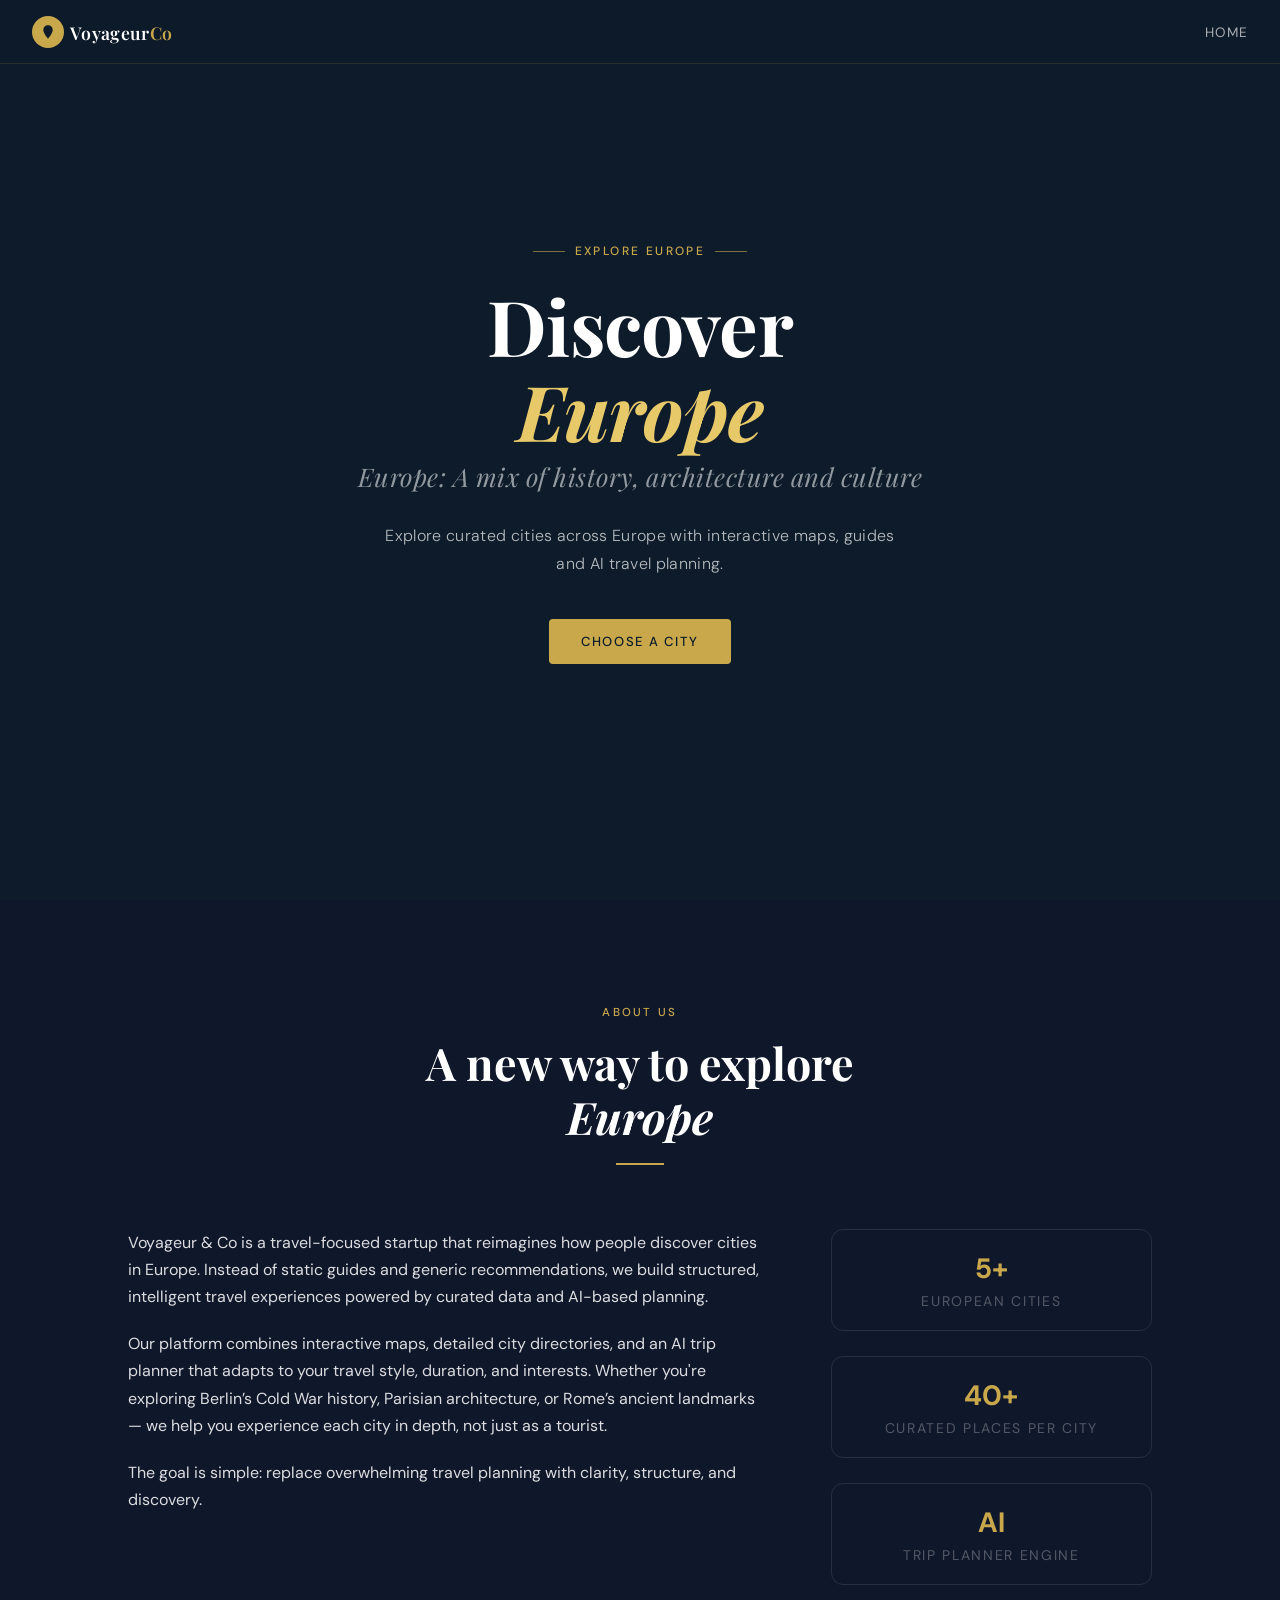
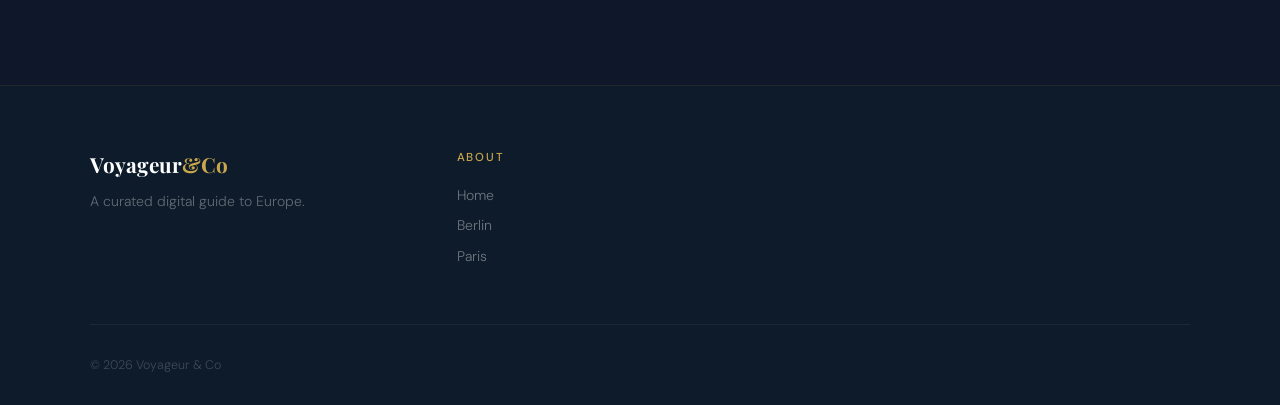
==== commit 6c611f1b: "Update index.html" ====
--- a/index.html
+++ b/index.html
@@ -23,8 +23,6 @@
   </div>
   <ul class="nav-links">
     <li><a href="index.html">Home</a></li>
-    <li><a href="berlin.html">Berlin</a></li>
-    <li><a href="paris.html">Paris</a></li>
   </ul>
 </nav>
 
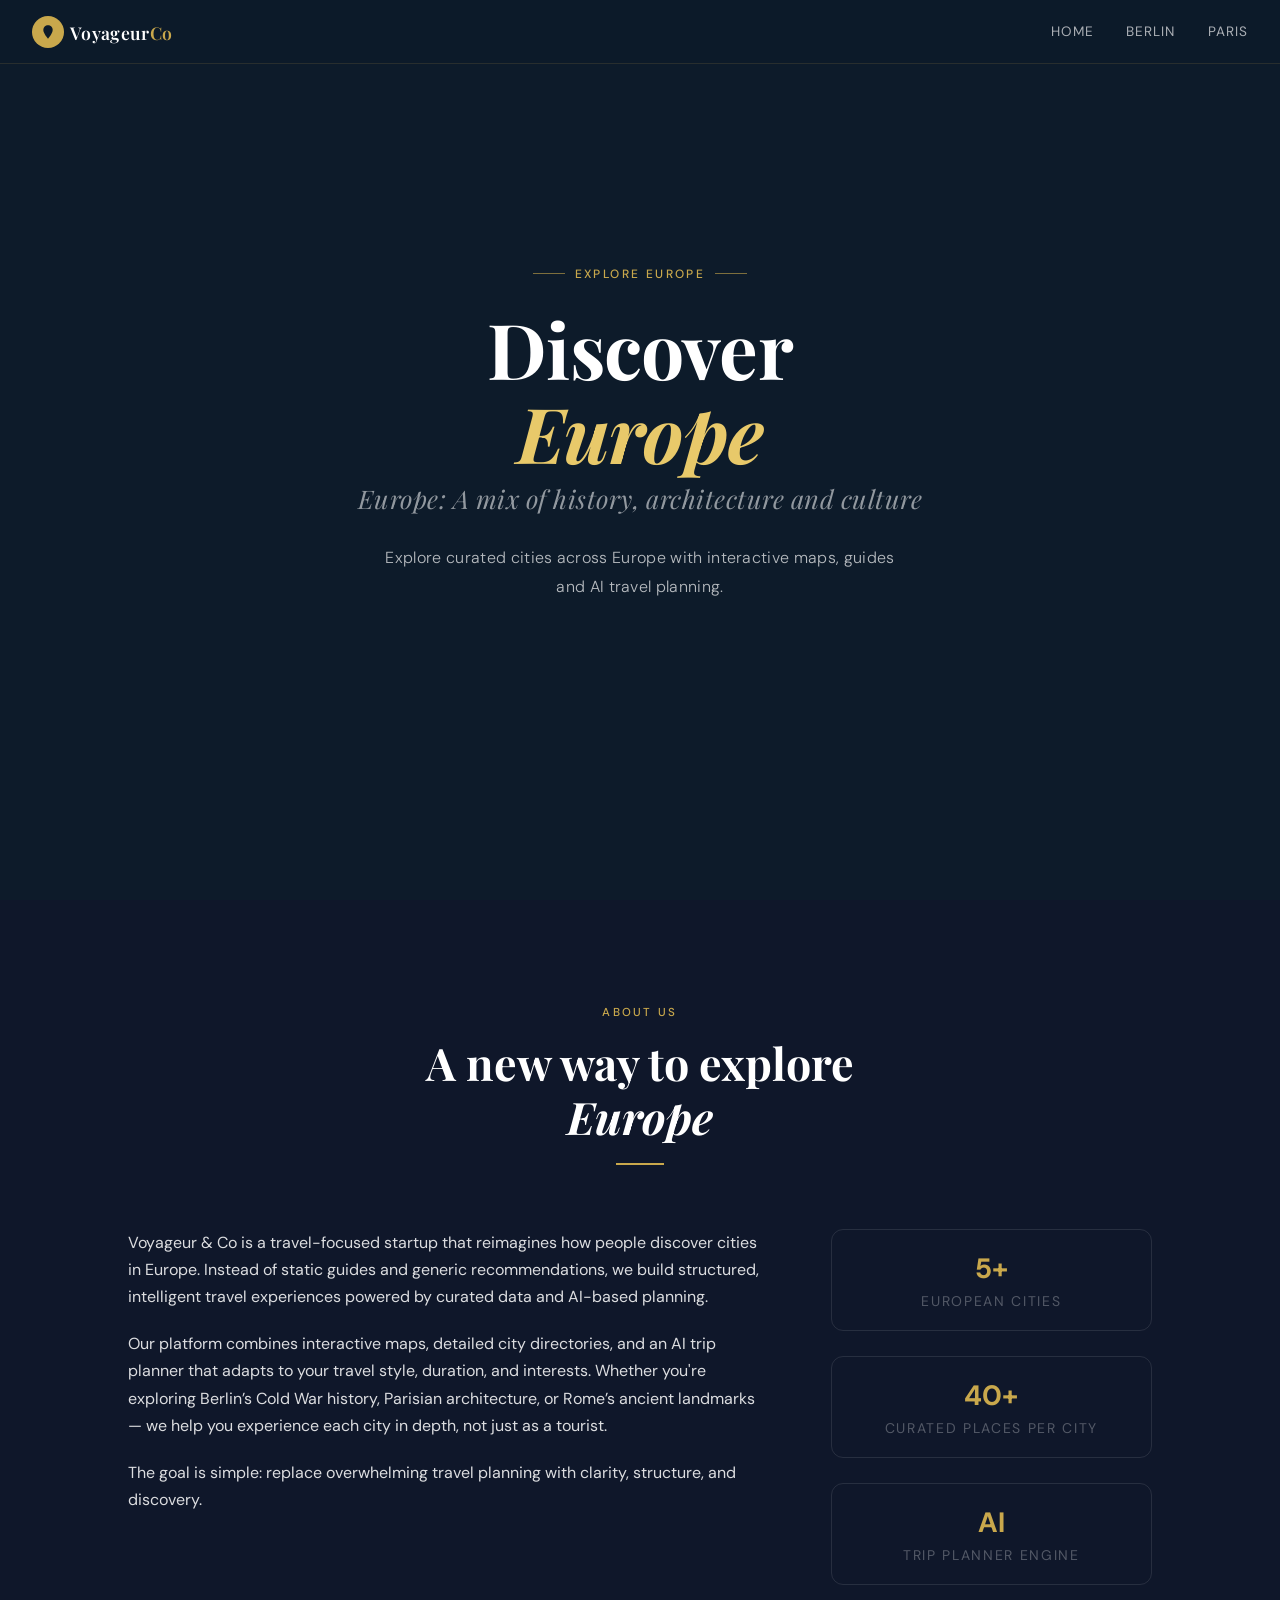
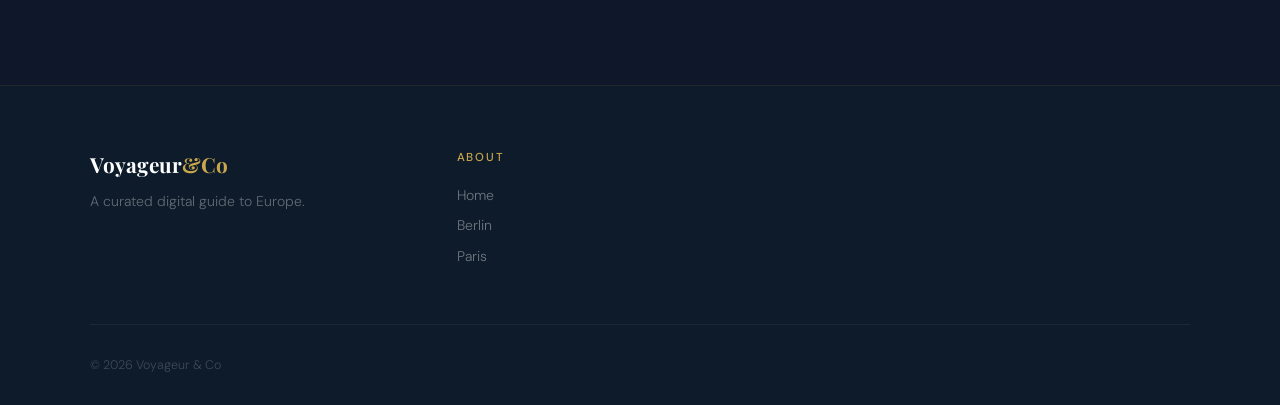
==== commit 216bd8a1: "Update index.html" ====
--- a/index.html
+++ b/index.html
@@ -22,7 +22,9 @@
     <span class="nav-brand-text">Voyageur<span>Co</span></span>
   </div>
   <ul class="nav-links">
-    <li><a href="index.html">Home</a></li>
+   <a href="index.html?">Home</a>
+ <a href="berlin.html?city=berlin">Berlin</a>
+<a href="paris.html?city=paris">Paris</a>
   </ul>
 </nav>
 
@@ -38,10 +40,10 @@
     <p class="hero-description">
       Explore curated cities across Europe with interactive maps, guides and AI travel planning.
     </p>
-    <div class="btn-group">
+ <!--   <div class="btn-group">
       <button class="btn-primary" onclick="toggleCityMenu()">
         Choose a City
-      </button>
+      </button>-->
     </div>
   </div>
 </section>
--- a/style.css
+++ b/style.css
@@ -29,10 +29,22 @@
   color: var(--text-dark);
   min-height: 100vh;
   overflow-x: hidden;
+  h1, h2, h3,
+.page-hero-title,
+.map-sidebar-title,
+.plan-form-title {
+  font-family: var(--serif);
+}
+}
+.logo-serif {
+  font-family: var(--serif);
+}
+
+.logo-sans {
+  font-family: var(--sans);
 }
 
 /* ── PAGES ── */
-.page { display: none; min-height: 100vh; }
 .page.active { display: block; }
 
 /* ── NAV ── */
@@ -1774,6 +1786,27 @@
   font-size: 0.9rem;
   color: #c0392b;
 }
+.ai-day-card {
+  background: white;
+  border: 1px solid #e6e6e6;
+  border-radius: 12px;
+  padding: 16px;
+  margin-bottom: 16px;
+}
+
+.ai-day-title {
+  font-weight: 600;
+  font-size: 18px;
+  margin-bottom: 10px;
+  color: #0d1b2a;
+}
+
+.ai-place {
+  padding: 10px;
+  border-left: 3px solid #c9a84c;
+  margin-bottom: 10px;
+  background: #fafafa;
+}
 
 .plan-error.visible { display: block; }
 
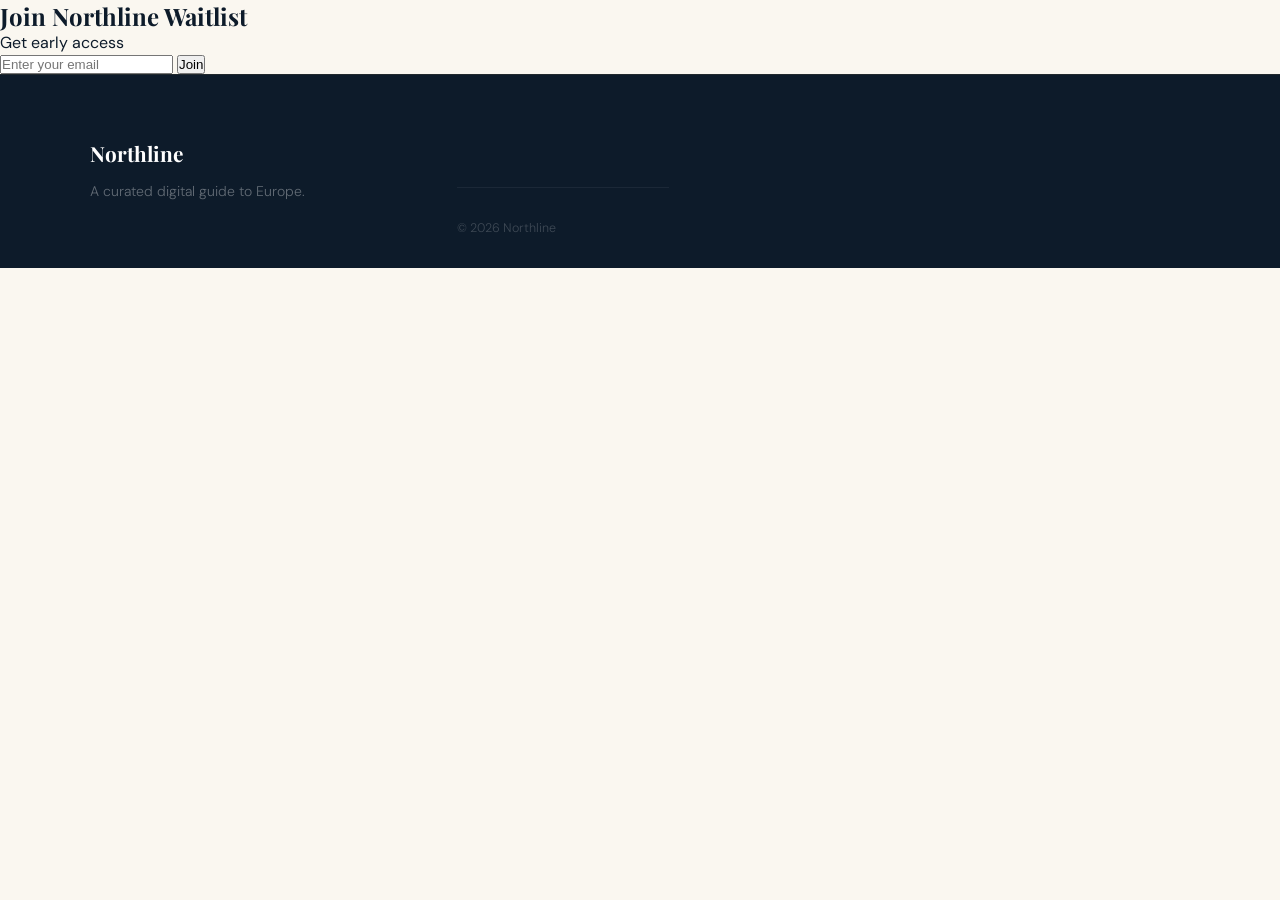
==== commit 15e30216: "Update branding from Maison Lumière to Northline" ====
--- a/index.html
+++ b/index.html
@@ -3,15 +3,26 @@
 <head>
 <meta charset="UTF-8">
 <meta name="viewport" content="width=device-width, initial-scale=1.0">
-<title>Voyageur & Co — Discover Europe</title>
+<title>Northline — Discover Europe</title>
 <link rel="icon" href="favicon.ico" type="image/x-icon">
 <link rel="preconnect" href="https://fonts.googleapis.com">
 <link href="https://fonts.googleapis.com/css2?family=Playfair+Display:ital,wght@0,400;0,600;0,700;1,400;1,600&family=DM+Sans:wght@300;400;500&display=swap" rel="stylesheet">
 <link rel="stylesheet" href="style.css">
 </head>
 <body>
+<!-- ── WAITLIST ── -->
+  <section class="waitlist">
+  <h2>Join Northline Waitlist</h2>
+  <p>Get early access</p>
 
-<!-- ── NAV ── -->
+  <form id="waitlist-form">
+    <input type="email" id="email" placeholder="Enter your email" required />
+    <button type="submit">Join</button>
+  </form>
+
+  <p id="msg"></p>
+</section>
+<!-- ── NAV ── 
 <nav id="main-nav">
   <div class="nav-brand" onclick="window.location.href='index.html'">
     <div class="nav-brand-icon">
@@ -19,7 +30,7 @@
         <path d="M12 2C8.13 2 5 5.13 5 9c0 5.25 7 13 7 13s7-7.75 7-13c0-3.87-3.13-7-7-7z"/>
       </svg>
     </div>
-    <span class="nav-brand-text">Voyageur<span>Co</span></span>
+    <span class="nav-brand-text">Maison <span> Lumière</span></span>
   </div>
   <ul class="nav-links">
    <a href="index.html?">Home</a>
@@ -28,7 +39,7 @@
   </ul>
 </nav>
 
-<!-- ── HERO ── -->
+
 <section class="hero">
   <div class="hero-bg"></div>
   <div class="hero-content">
@@ -40,14 +51,14 @@
     <p class="hero-description">
       Explore curated cities across Europe with interactive maps, guides and AI travel planning.
     </p>
- <!--   <div class="btn-group">
+   <div class="btn-group">
       <button class="btn-primary" onclick="toggleCityMenu()">
         Choose a City
-      </button>-->
+      </button>
     </div>
   </div>
 </section>
-  <!-- ── ABOUT US ── -->
+  
 <section class="about-us">
 
   <div class="section-header">
@@ -101,7 +112,7 @@
 
 </section>
 
-<!-- ── CITY MENU ── -->
+
 <div id="city-menu" class="city-menu">
   <a href="berlin.html">Berlin</a>
   <a href="paris.html">Paris</a>
@@ -110,26 +121,26 @@
   <a href="barcelona.html">Barcelona</a>
 </div>
 
-<!-- ── FOOTER ── -->
+<!── ──  FOOTER ── -->
 <footer id="site-footer">
   <div class="footer-inner">
     <div>
-      <div class="footer-brand-name">Voyageur<span>&amp;Co</span></div>
+      <div class="footer-brand-name">Northline</span></div>
       <p class="footer-brand-desc">
         A curated digital guide to Europe.
       </p>
     </div>
     <div>
-      <div class="footer-col-title">About</div>
+     <!-- <div class="footer-col-title">About</div>
       <ul class="footer-links">
         <li><a href="index.html">Home</a></li>
          <li><a href="berlin.html">Berlin</a></li>
          <li><a href="paris.html">Paris</a></li>
       </ul>
     </div>
-  </div>
+  </div> -->
   <div class="footer-bottom">
-    <span class="footer-copy">&copy; 2026 Voyageur &amp; Co</span>
+    <span class="footer-copy">&copy; 2026 Northline</span>
   </div>
 </footer>
 
--- a/style.css
+++ b/style.css
@@ -838,16 +838,15 @@
   display: flex;
   height: calc(100vh - 64px);
   margin-top: 0; /* FIX: махаме двойното отместване */
+   overflow: hidden;
 }
 
 #map-container {
-  flex: 1;
-  position: relative;
-  height: 100%; /* FIX: важно за Leaflet */
+  height: 100%;
+  overflow: hidden;
 }
 
 #leaflet-map {
-  width: 100%;
   height: 100%;
 }
 
@@ -857,13 +856,14 @@
 }
 
 .map-sidebar {
+   height: 100%;
   width: 320px;
   flex-shrink: 0;
   background: var(--navy);
   display: flex;
   flex-direction: column;
   border-right: 1px solid rgba(201,168,76,0.1);
-  overflow: hidden;
+overflow-y: auto;
 }
 
 .map-sidebar-header {
@@ -921,14 +921,39 @@
   color: rgba(255,255,255,0.3);
 }
 
-.map-filter-row {
+/* ── MAP FILTER BUTTONS ── */
+.map-filters {
   display: flex;
-  gap: 0.4rem;
   flex-wrap: wrap;
-  padding: 0.8rem 1.4rem;
-  border-bottom: 1px solid rgba(201,168,76,0.1);
-}
-
+  gap: 6px;
+  margin-top: 12px;
+  padding: 0 10px 10px 10px;
+}
+
+.map-filter {
+  background: rgba(255, 255, 255, 0.06);
+  border: 1px solid rgba(201, 168, 76, 0.2);
+  color: rgba(255, 255, 255, 0.75);
+  font-size: 12px;
+  padding: 6px 10px;
+  border-radius: 999px;
+  cursor: pointer;
+  transition: 0.2s ease;
+  white-space: nowrap;
+}
+
+.map-filter:hover {
+  background: rgba(201, 168, 76, 0.15);
+  border-color: rgba(201, 168, 76, 0.4);
+  color: #fff;
+}
+
+.map-filter.active {
+  background: #c9a84c;
+  color: #1A2F45;
+  font-weight: 600;
+  border-color: #c9a84c;
+}
 .map-pill {
   font-size: 0.68rem;
   font-weight: 400;
@@ -973,25 +998,44 @@
   border-radius: 2px;
 }
 
+/* ── MAP SIDEBAR ITEMS ── */
 .map-place-item {
   display: flex;
-  align-items: center;
-  gap: 12px;
-  padding: 0.9rem 1.4rem;
-  cursor: pointer;
-  transition: background 0.2s;
-  border-left: 2px solid transparent;
+  gap: 10px;
+  padding: 10px 12px;
+  cursor: pointer;
+  border-bottom: 1px solid rgba(255, 255, 255, 0.04);
+  transition: 0.2s ease;
+  color: rgba(255, 255, 255, 0.85);
 }
 
 .map-place-item:hover {
-  background: rgba(255,255,255,0.04);
-}
-
+  background: rgba(255, 255, 255, 0.04);
+}
+
+.map-place-item div {
+  display: flex;
+  flex-direction: column;
+}
+
+/* NAME */
+.map-place-item div div:first-child {
+  color: #ffffff;
+  font-size: 14px;
+  font-weight: 500;
+}
+
+/* CATEGORY */
+.map-place-item div div:last-child {
+  color: rgba(201, 168, 76, 0.9);
+  font-size: 12px;
+}
+
+/* SELECTED STATE */
 .map-place-item.selected {
-  background: rgba(201,168,76,0.08);
-  border-left-color: var(--gold);
-}
-
+  background: rgba(201, 168, 76, 0.12);
+  border-left: 3px solid #c9a84c;
+}
 .map-place-dot {
   width: 10px;
   height: 10px;
@@ -1025,12 +1069,6 @@
   margin-top: 2px;
 }
 
-.map-info-bar {
-  background: var(--navy-mid);
-  border-top: 1px solid rgba(201,168,76,0.1);
-  padding: 1rem 1.4rem;
-}
-
 .map-info-name {
   font-family: var(--serif);
   font-size: 0.95rem;
@@ -1091,6 +1129,13 @@
 }
 
 /* ── BLOG PAGE ── */
+.page {
+  display: none;
+}
+
+.page.active {
+  display: block;
+}
 .blog-content {
   max-width: 1100px;
   margin: 0 auto;
@@ -1328,7 +1373,54 @@
 }
 
 .post-back-btn-bottom:hover { background: var(--navy-light); }
-.post-back-btn-bottom svg { width: 14px; height: 14px; }
+.post-back-btn-bottom svg { width: 14px; height: 14px; } 
+/* ── PREMIUM BLOG HEADER (MAGAZINE STYLE) ── */
+
+#post-title,
+#post-date,
+#post-tag {
+  text-align: center;
+}
+
+#post-tag {
+  display: block;
+  margin-top: 1.2rem;
+  font-size: 0.72rem;
+  font-weight: 500;
+  letter-spacing: 0.16em;
+  text-transform: uppercase;
+  color: var(--gold);
+}
+
+#post-title {
+  display: block;
+  max-width: 800px;
+  margin: 1rem auto 0;
+  font-family: var(--serif);
+  font-size: clamp(1.8rem, 4vw, 2.8rem);
+  font-weight: 700;
+  line-height: 1.2;
+  color: var(--navy);
+}
+
+#post-date {
+  margin-top: 0.6rem;
+  font-size: 0.85rem;
+  font-weight: 300;
+  color: var(--text-light);
+  opacity: 0.8;
+}
+
+.post-body-wrap {
+  max-width: 760px;
+  margin: 0 auto;
+  padding: 3.5rem 2rem 6rem;
+}
+
+.post-body {
+  line-height: 1.9;
+  font-size: 1.05rem;
+}
 
 /* ── FOOTER ── */
 footer {
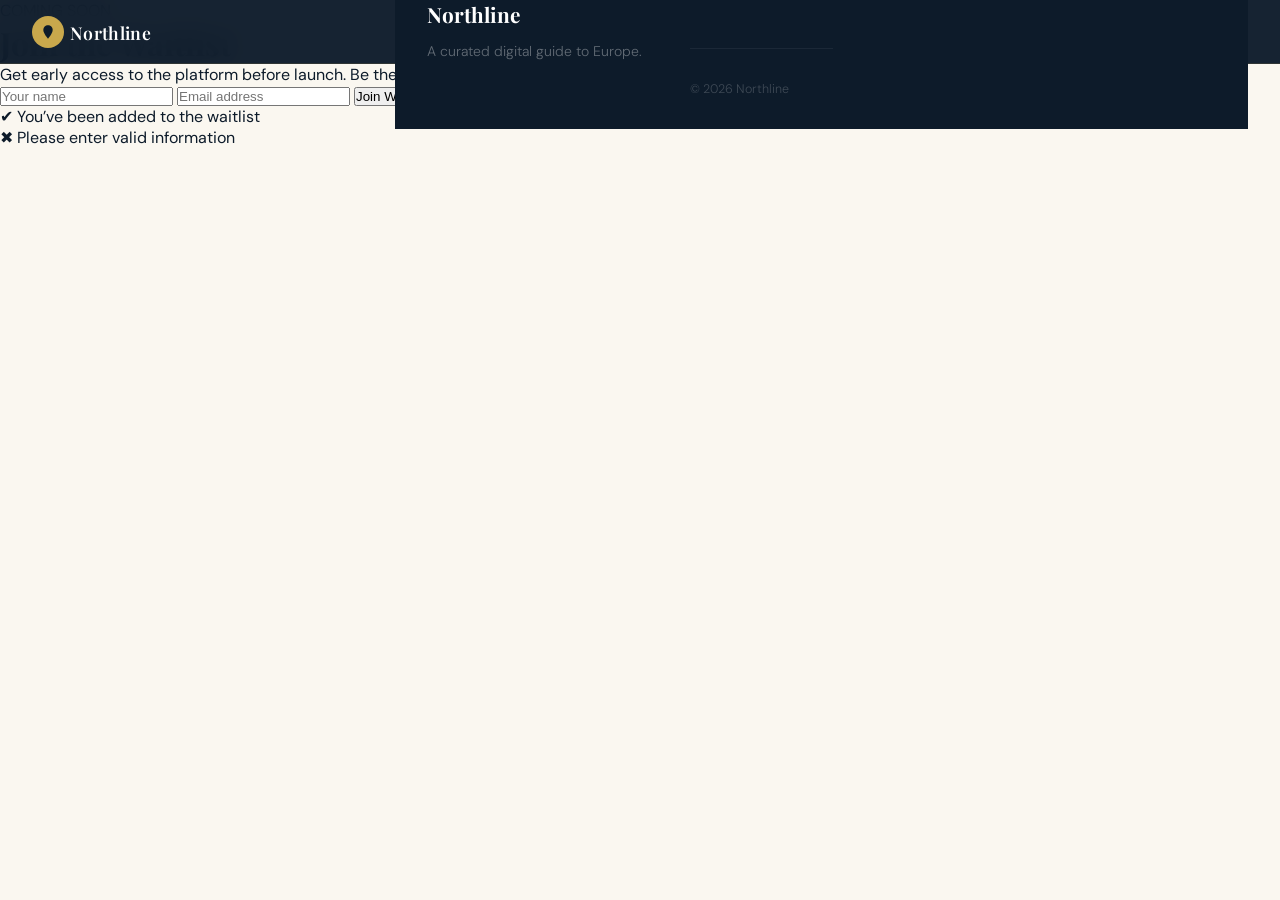
==== commit eed9f9b7: "Update index.html" ====
--- a/index.html
+++ b/index.html
@@ -11,18 +11,27 @@
 </head>
 <body>
 <!-- ── WAITLIST ── -->
-  <section class="waitlist">
-  <h2>Join Northline Waitlist</h2>
-  <p>Get early access</p>
+ <div class="card">
 
-  <form id="waitlist-form">
-    <input type="email" id="email" placeholder="Enter your email" required />
-    <button type="submit">Join</button>
-  </form>
+  <div class="badge">COMING SOON</div>
 
-  <p id="msg"></p>
-</section>
-<!-- ── NAV ── 
+  <h1>Join the Waitlist</h1>
+
+  <p>
+    Get early access to the platform before launch.
+    Be the first to try new features.
+  </p>
+
+  <input class="input" type="text" placeholder="Your name" />
+  <input class="input" type="email" placeholder="Email address" />
+
+  <button>Join Waitlist</button>
+
+  <div class="success">✔ You’ve been added to the waitlist</div>
+  <div class="error">✖ Please enter valid information</div>
+
+</div>
+<!-- ── NAV ── -->
 <nav id="main-nav">
   <div class="nav-brand" onclick="window.location.href='index.html'">
     <div class="nav-brand-icon">
@@ -30,9 +39,9 @@
         <path d="M12 2C8.13 2 5 5.13 5 9c0 5.25 7 13 7 13s7-7.75 7-13c0-3.87-3.13-7-7-7z"/>
       </svg>
     </div>
-    <span class="nav-brand-text">Maison <span> Lumière</span></span>
+    <span class="nav-brand-text">Northline</span></span>
   </div>
-  <ul class="nav-links">
+<!--  <ul class="nav-links">
    <a href="index.html?">Home</a>
  <a href="berlin.html?city=berlin">Berlin</a>
 <a href="paris.html?city=paris">Paris</a>
--- a/style.css
+++ b/style.css
@@ -43,7 +43,38 @@
 .logo-sans {
   font-family: var(--sans);
 }
-
+<!--Waitlist-->
+.waitlist {
+  background: #0d1b2a;
+  color: white;
+  padding: 100px 20px;
+  text-align: center;
+}
+
+.waitlist h2 {
+  font-family: "Playfair Display", serif;
+  font-size: 2.2rem;
+}
+
+.waitlist p {
+  opacity: 0.7;
+  margin-bottom: 20px;
+}
+
+.waitlist input {
+  padding: 12px;
+  border-radius: 6px;
+  border: none;
+  width: 260px;
+}
+
+.waitlist button {
+  padding: 12px 18px;
+  background: #c9a84c;
+  border: none;
+  cursor: pointer;
+  margin-left: 10px;
+}
 /* ── PAGES ── */
 .page.active { display: block; }
 
